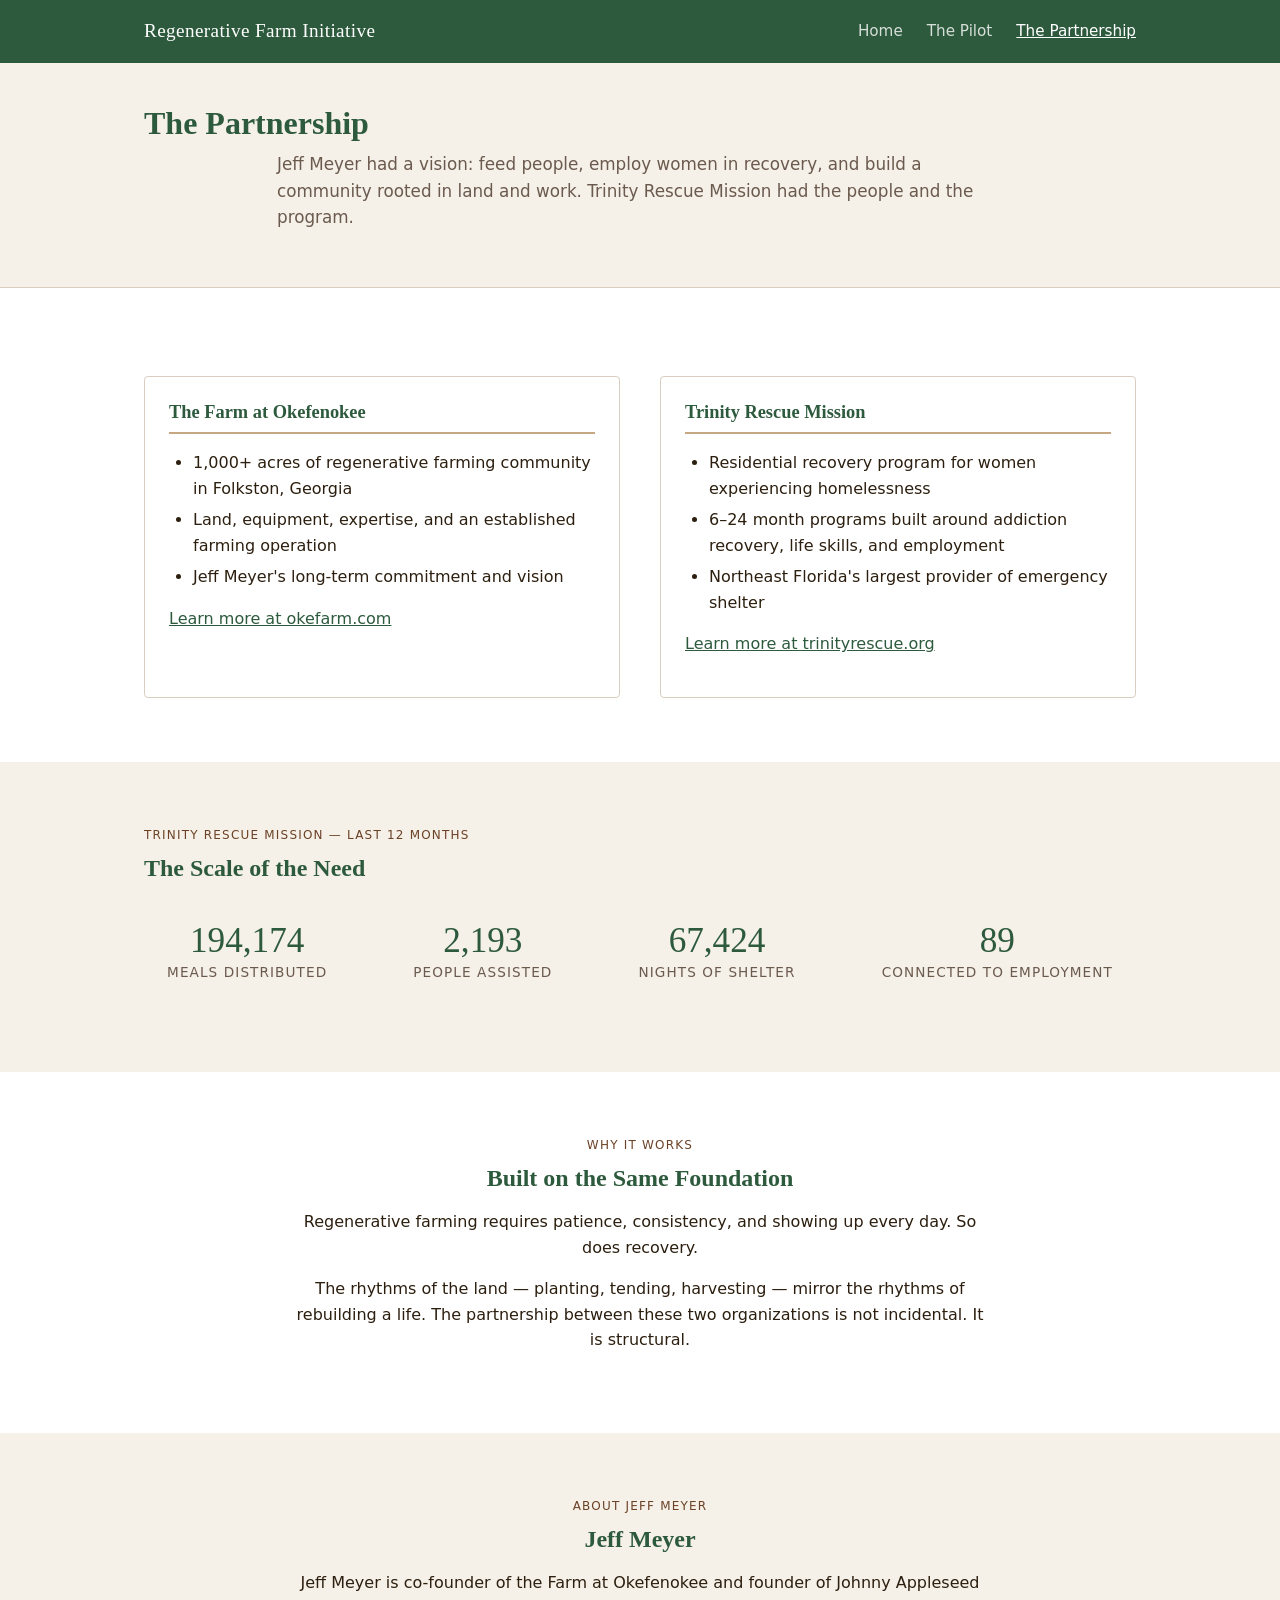
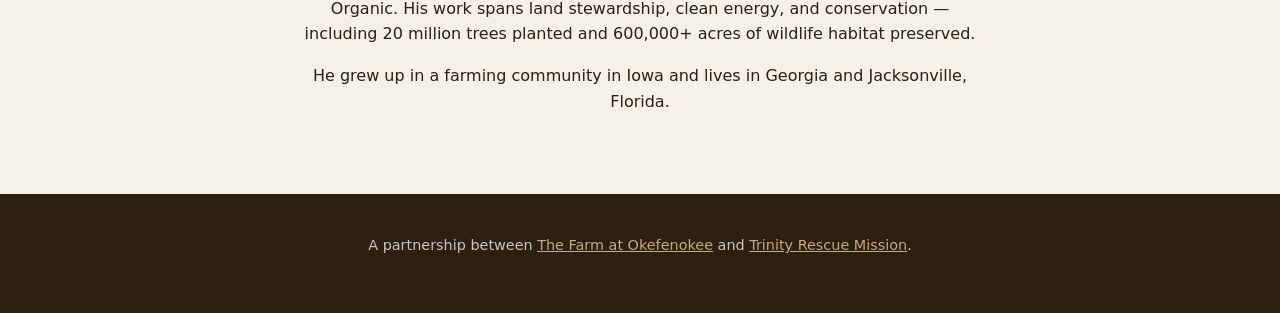
==== partnership.html @ 94199001 "Initial commit: Market Garden regenerative farm website Co-Authored-By: Claude Sonnet 4.6 <noreply@a" ====
<!DOCTYPE html>
<html lang="en">
<head>
  <meta charset="UTF-8">
  <meta name="viewport" content="width=device-width, initial-scale=1.0">
  <title>The Partnership — Regenerative Farm Initiative</title>
  <link rel="stylesheet" href="css/style.css">
</head>
<body>

  <header class="site-header">
    <div class="container">
      <a class="site-title" href="index.html">Regenerative Farm Initiative</a>
      <nav class="site-nav">
        <a href="index.html">Home</a>
        <a href="pilot.html">The Pilot</a>
        <a href="partnership.html" class="active">The Partnership</a>
      </nav>
    </div>
  </header>

  <div class="page-header">
    <div class="container">
      <h1>The Partnership</h1>
      <p>Jeff Meyer had a vision: feed people, employ women in recovery, and build a community rooted in land and work. Trinity Rescue Mission had the people and the program.</p>
    </div>
  </div>

  <section class="section">
    <div class="container">
      <div class="two-col">
        <div class="card">
          <h3>The Farm at Okefenokee</h3>
          <ul>
            <li>1,000+ acres of regenerative farming community in Folkston, Georgia</li>
            <li>Land, equipment, expertise, and an established farming operation</li>
            <li>Jeff Meyer's long-term commitment and vision</li>
          </ul>
          <p style="margin-top: var(--space-sm);"><a href="https://www.okefarm.com" target="_blank" rel="noopener">Learn more at okefarm.com</a></p>
        </div>
        <div class="card">
          <h3>Trinity Rescue Mission</h3>
          <ul>
            <li>Residential recovery program for women experiencing homelessness</li>
            <li>6–24 month programs built around addiction recovery, life skills, and employment</li>
            <li>Northeast Florida's largest provider of emergency shelter</li>
          </ul>
          <p style="margin-top: var(--space-sm);"><a href="https://www.trinityrescue.org" target="_blank" rel="noopener">Learn more at trinityrescue.org</a></p>
        </div>
      </div>
    </div>
  </section>

  <section class="section section-alt">
    <div class="container">
      <span class="section-label">Trinity Rescue Mission — Last 12 Months</span>
      <h2>The Scale of the Need</h2>

      <div class="stat-bar" style="background: transparent; border: none; padding: var(--space-md) 0;">
        <div class="container" style="padding: 0;">
          <div class="stat">
            <span class="stat-number">194,174</span>
            <span class="stat-label">Meals Distributed</span>
          </div>
          <div class="stat">
            <span class="stat-number">2,193</span>
            <span class="stat-label">People Assisted</span>
          </div>
          <div class="stat">
            <span class="stat-number">67,424</span>
            <span class="stat-label">Nights of Shelter</span>
          </div>
          <div class="stat">
            <span class="stat-number">89</span>
            <span class="stat-label">Connected to Employment</span>
          </div>
        </div>
      </div>
    </div>
  </section>

  <section class="section" style="text-align: center;">
    <div class="container">
      <span class="section-label">Why It Works</span>
      <h2>Built on the Same Foundation</h2>
      <p>Regenerative farming requires patience, consistency, and showing up every day. So does recovery.</p>
      <p>The rhythms of the land — planting, tending, harvesting — mirror the rhythms of rebuilding a life. The partnership between these two organizations is not incidental. It is structural.</p>
    </div>
  </section>

  <section class="section section-alt" style="text-align: center;">
    <div class="container">
      <span class="section-label">About Jeff Meyer</span>
      <h2>Jeff Meyer</h2>
      <p>Jeff Meyer is co-founder of the Farm at Okefenokee and founder of Johnny Appleseed Organic. His work spans land stewardship, clean energy, and conservation — including 20 million trees planted and 600,000+ acres of wildlife habitat preserved.</p>
      <p>He grew up in a farming community in Iowa and lives in Georgia and Jacksonville, Florida.</p>
    </div>
  </section>

  <footer class="site-footer">
    <div class="container">
      <p>A partnership between <a href="https://www.okefarm.com" target="_blank" rel="noopener">The Farm at Okefenokee</a> and <a href="https://www.trinityrescue.org" target="_blank" rel="noopener">Trinity Rescue Mission</a>.</p>
    </div>
  </footer>

</body>
</html>
---- css/style.css ----
/* =============================================
   Market Garden Project — style.css
   Mobile-first, single breakpoint at 768px
   ============================================= */

/* --- Custom Properties --- */
:root {
  --green:        #4a7c59;
  --green-dark:   #2d5a3d;
  --green-light:  #e8f0eb;
  --brown:        #6b4226;
  --brown-light:  #c8a882;
  --cream:        #f5f0e8;
  --cream-dark:   #ede6d8;
  --text:         #2c1f0f;
  --text-light:   #6b5a4e;
  --border:       #d9cebf;
  --white:        #ffffff;

  --font-serif:   Georgia, 'Times New Roman', serif;
  --font-sans:    system-ui, -apple-system, sans-serif;

  --space-xs:     0.5rem;
  --space-sm:     1rem;
  --space-md:     1.5rem;
  --space-lg:     2.5rem;
  --space-xl:     4rem;

  --max-width:    1040px;
  --radius:       4px;
}

/* --- Reset & Base --- */
*, *::before, *::after {
  box-sizing: border-box;
  margin: 0;
  padding: 0;
}

html {
  font-size: 16px;
  scroll-behavior: smooth;
}

body {
  font-family: var(--font-sans);
  color: var(--text);
  background: var(--white);
  line-height: 1.6;
}

img {
  max-width: 100%;
  display: block;
}

a {
  color: var(--green-dark);
  text-decoration: underline;
}

a:hover {
  color: var(--brown);
}

/* --- Container --- */
.container {
  width: 100%;
  max-width: var(--max-width);
  margin: 0 auto;
  padding: 0 var(--space-md);
}

/* --- Typography --- */
h1, h2, h3, h4 {
  font-family: var(--font-serif);
  line-height: 1.25;
  color: var(--green-dark);
}

h1 { font-size: 2rem; }
h2 { font-size: 1.5rem; margin-bottom: var(--space-sm); }
h3 { font-size: 1.15rem; margin-bottom: var(--space-xs); }

p {
  margin-bottom: var(--space-sm);
  max-width: 68ch;
  margin-left: auto;
  margin-right: auto;
}

ul, ol {
  margin-bottom: var(--space-sm);
  padding-left: 1.5rem;
}

li {
  margin-bottom: 0.35rem;
}

/* --- Header & Nav --- */
.site-header {
  background: var(--green-dark);
  padding: var(--space-sm) 0;
  position: sticky;
  top: 0;
  z-index: 100;
}

.site-header .container {
  display: flex;
  flex-direction: column;
  gap: var(--space-xs);
}

.site-title {
  font-family: var(--font-serif);
  font-size: 1.1rem;
  color: var(--white);
  text-decoration: none;
  font-weight: normal;
  letter-spacing: 0.02em;
}

.site-title:hover {
  color: var(--brown-light);
}

.site-nav {
  display: flex;
  flex-wrap: wrap;
  gap: var(--space-xs) var(--space-md);
}

.site-nav a {
  color: rgba(255, 255, 255, 0.8);
  text-decoration: none;
  font-size: 0.9rem;
  transition: color 0.15s;
}

.site-nav a:hover,
.site-nav a.active {
  color: var(--white);
  text-decoration: underline;
}

@media (min-width: 768px) {
  .site-header .container {
    flex-direction: row;
    align-items: center;
    justify-content: space-between;
  }

  .site-title {
    font-size: 1.2rem;
  }

  .site-nav a {
    font-size: 0.95rem;
  }
}

/* --- Hero --- */
.hero {
  background: var(--green-dark);
  color: var(--white);
  padding: var(--space-xl) 0;
  text-align: center;
}

.hero h1 {
  color: var(--white);
  font-size: 2.2rem;
  margin-bottom: var(--space-sm);
}

.hero p {
  font-size: 1.1rem;
  color: rgba(255, 255, 255, 0.88);
  margin: 0 auto var(--space-md);
  max-width: 52ch;
}

.hero-actions {
  display: flex;
  flex-wrap: wrap;
  gap: var(--space-sm);
  justify-content: center;
  margin-top: var(--space-md);
}

@media (min-width: 768px) {
  .hero h1 {
    font-size: 2.8rem;
  }
}

/* --- Buttons --- */
.btn {
  display: inline-block;
  padding: 0.6rem 1.4rem;
  border-radius: var(--radius);
  text-decoration: none;
  font-size: 0.95rem;
  font-weight: 600;
  transition: background 0.15s, color 0.15s;
  cursor: pointer;
}

.btn-primary {
  background: var(--brown-light);
  color: var(--text);
}

.btn-primary:hover {
  background: var(--brown);
  color: var(--white);
}

.btn-outline {
  background: transparent;
  color: var(--white);
  border: 1.5px solid rgba(255, 255, 255, 0.6);
}

.btn-outline:hover {
  background: rgba(255, 255, 255, 0.1);
  color: var(--white);
  border-color: var(--white);
}

/* --- Stat Bar --- */
.stat-bar {
  background: var(--cream);
  border-top: 3px solid var(--brown-light);
  border-bottom: 1px solid var(--border);
  padding: var(--space-lg) 0;
}

.stat-bar .container {
  display: flex;
  flex-direction: column;
  gap: var(--space-lg);
  align-items: center;
  text-align: center;
}

.stat {
  display: flex;
  flex-direction: column;
  gap: 0.25rem;
}

.stat-number {
  font-family: var(--font-serif);
  font-size: 2.2rem;
  color: var(--green-dark);
  line-height: 1;
}

.stat-label {
  font-size: 0.85rem;
  color: var(--text-light);
  text-transform: uppercase;
  letter-spacing: 0.08em;
}

@media (min-width: 768px) {
  .stat-bar .container {
    flex-direction: row;
    justify-content: space-around;
  }
}

/* --- Section Layouts --- */
.section {
  padding: var(--space-xl) 0;
}

.section-alt {
  background: var(--cream);
}

.section-dark {
  background: var(--green-dark);
  color: var(--white);
}

.section-dark h2,
.section-dark h3 {
  color: var(--white);
}

.section-dark p,
.section-dark li {
  color: rgba(255, 255, 255, 0.88);
}

.section-label {
  font-size: 0.75rem;
  text-transform: uppercase;
  letter-spacing: 0.1em;
  color: var(--brown);
  margin-bottom: var(--space-xs);
  display: block;
}

.section-intro {
  font-size: 1.05rem;
  color: var(--text-light);
  margin-bottom: var(--space-lg);
}

/* --- Two-Column Grid --- */
.two-col {
  display: grid;
  grid-template-columns: 1fr;
  gap: var(--space-lg);
  margin-top: var(--space-md);
}

@media (min-width: 768px) {
  .two-col {
    grid-template-columns: 1fr 1fr;
  }
}

/* --- Card --- */
.card {
  background: var(--white);
  border: 1px solid var(--border);
  border-radius: var(--radius);
  padding: var(--space-md);
}

.card h3 {
  color: var(--green-dark);
  margin-bottom: var(--space-sm);
  padding-bottom: var(--space-xs);
  border-bottom: 2px solid var(--brown-light);
}

/* --- Table --- */
table {
  width: 100%;
  border-collapse: collapse;
  margin-bottom: var(--space-md);
  font-size: 0.95rem;
}

th {
  text-align: left;
  padding: 0.5rem var(--space-sm);
  background: var(--green-dark);
  color: var(--white);
  font-weight: 600;
}

td {
  padding: 0.5rem var(--space-sm);
  border-bottom: 1px solid var(--border);
}

tr:last-child td {
  font-weight: 600;
  background: var(--cream);
}

/* --- Page Header (interior pages) --- */
.page-header {
  background: var(--cream);
  border-bottom: 1px solid var(--border);
  padding: var(--space-lg) 0;
}

.page-header h1 {
  font-size: 2rem;
  margin-bottom: 0.5rem;
}

.page-header p {
  color: var(--text-light);
  font-size: 1.05rem;
}

/* --- Divider --- */
.divider {
  border: none;
  border-top: 1px solid var(--border);
  margin: var(--space-lg) 0;
}

/* --- Footer --- */
.site-footer {
  background: var(--text);
  color: rgba(255, 255, 255, 0.75);
  padding: var(--space-lg) 0;
  text-align: center;
  font-size: 0.9rem;
}

.site-footer a {
  color: var(--brown-light);
}

.site-footer a:hover {
  color: var(--white);
}
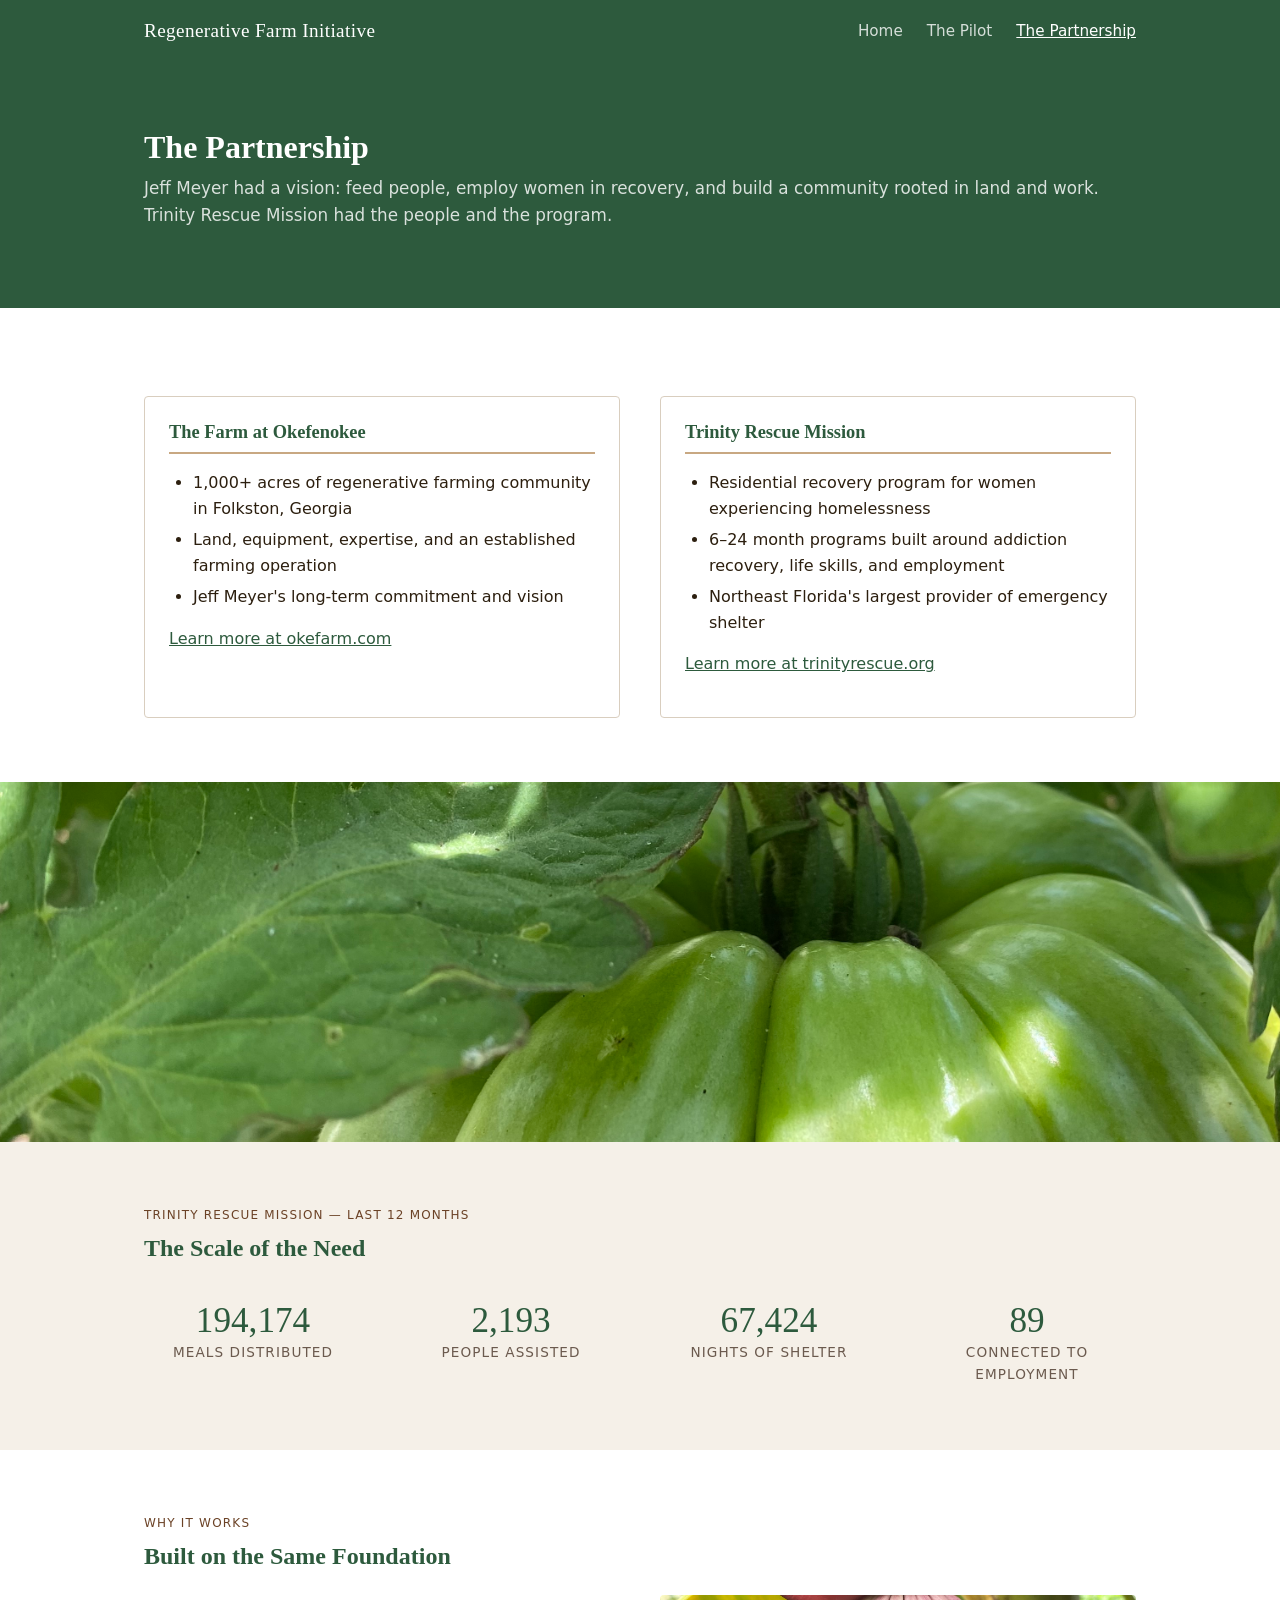
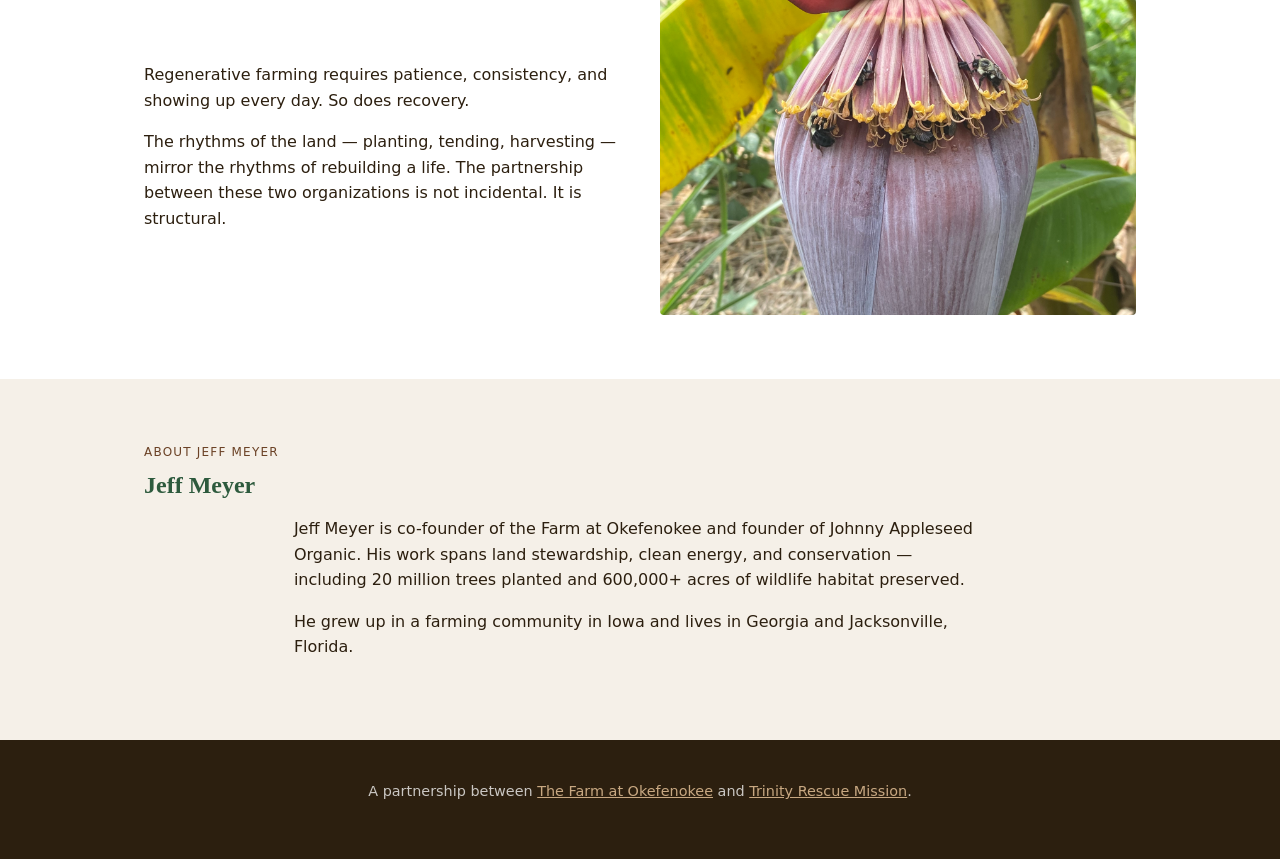
==== commit d8eef6d1: "Add photos and fix visual layout across all three pages - Add 14 farm photos to img/ folder - Hero g" ====
--- a/partnership.html
+++ b/partnership.html
@@ -51,44 +51,48 @@
     </div>
   </section>
 
+  <img src="img/cattle-field.jpg" alt="Cattle grazing on the Farm at Okefenokee" class="photo-banner">
+
   <section class="section section-alt">
     <div class="container">
       <span class="section-label">Trinity Rescue Mission — Last 12 Months</span>
       <h2>The Scale of the Need</h2>
-
-      <div class="stat-bar" style="background: transparent; border: none; padding: var(--space-md) 0;">
-        <div class="container" style="padding: 0;">
-          <div class="stat">
-            <span class="stat-number">194,174</span>
-            <span class="stat-label">Meals Distributed</span>
-          </div>
-          <div class="stat">
-            <span class="stat-number">2,193</span>
-            <span class="stat-label">People Assisted</span>
-          </div>
-          <div class="stat">
-            <span class="stat-number">67,424</span>
-            <span class="stat-label">Nights of Shelter</span>
-          </div>
-          <div class="stat">
-            <span class="stat-number">89</span>
-            <span class="stat-label">Connected to Employment</span>
-          </div>
+      <div class="stats-row">
+        <div class="stat">
+          <span class="stat-number">194,174</span>
+          <span class="stat-label">Meals Distributed</span>
+        </div>
+        <div class="stat">
+          <span class="stat-number">2,193</span>
+          <span class="stat-label">People Assisted</span>
+        </div>
+        <div class="stat">
+          <span class="stat-number">67,424</span>
+          <span class="stat-label">Nights of Shelter</span>
+        </div>
+        <div class="stat">
+          <span class="stat-number">89</span>
+          <span class="stat-label">Connected to Employment</span>
         </div>
       </div>
     </div>
   </section>
 
-  <section class="section" style="text-align: center;">
+  <section class="section">
     <div class="container">
       <span class="section-label">Why It Works</span>
       <h2>Built on the Same Foundation</h2>
-      <p>Regenerative farming requires patience, consistency, and showing up every day. So does recovery.</p>
-      <p>The rhythms of the land — planting, tending, harvesting — mirror the rhythms of rebuilding a life. The partnership between these two organizations is not incidental. It is structural.</p>
+      <div class="media">
+        <div>
+          <p>Regenerative farming requires patience, consistency, and showing up every day. So does recovery.</p>
+          <p>The rhythms of the land — planting, tending, harvesting — mirror the rhythms of rebuilding a life. The partnership between these two organizations is not incidental. It is structural.</p>
+        </div>
+        <img src="img/harvest-table.jpg" alt="A full harvest spread from the farm" class="media-img">
+      </div>
     </div>
   </section>
 
-  <section class="section section-alt" style="text-align: center;">
+  <section class="section section-alt">
     <div class="container">
       <span class="section-label">About Jeff Meyer</span>
       <h2>Jeff Meyer</h2>
--- a/css/style.css
+++ b/css/style.css
@@ -164,9 +164,25 @@
 /* --- Hero --- */
 .hero {
   background: var(--green-dark);
+  background-size: cover;
+  background-position: center;
+  position: relative;
   color: var(--white);
   padding: var(--space-xl) 0;
   text-align: center;
+}
+
+.hero::before {
+  content: '';
+  position: absolute;
+  inset: 0;
+  background: rgba(12, 32, 16, 0.68);
+  z-index: 0;
+}
+
+.hero .container {
+  position: relative;
+  z-index: 1;
 }
 
 .hero h1 {
@@ -369,19 +385,23 @@
 
 /* --- Page Header (interior pages) --- */
 .page-header {
-  background: var(--cream);
-  border-bottom: 1px solid var(--border);
-  padding: var(--space-lg) 0;
+  background: var(--green-dark);
+  border-bottom: none;
+  padding: var(--space-xl) 0;
 }
 
 .page-header h1 {
   font-size: 2rem;
   margin-bottom: 0.5rem;
+  color: var(--white);
 }
 
 .page-header p {
-  color: var(--text-light);
+  color: rgba(255, 255, 255, 0.82);
   font-size: 1.05rem;
+  margin-left: 0;
+  margin-right: 0;
+  max-width: none;
 }
 
 /* --- Divider --- */
@@ -407,3 +427,84 @@
 .site-footer a:hover {
   color: var(--white);
 }
+
+/* --- Card paragraph fix --- */
+.card p,
+.card li {
+  margin-left: 0;
+  margin-right: 0;
+  max-width: none;
+}
+
+/* --- Three-Column Grid --- */
+.three-col {
+  display: grid;
+  grid-template-columns: 1fr;
+  gap: var(--space-lg);
+  margin-top: var(--space-md);
+}
+
+@media (min-width: 768px) {
+  .three-col {
+    grid-template-columns: repeat(3, 1fr);
+  }
+}
+
+/* --- Media (image + text side by side) --- */
+.media {
+  display: grid;
+  grid-template-columns: 1fr;
+  gap: var(--space-lg);
+  align-items: center;
+  margin-top: var(--space-md);
+}
+
+@media (min-width: 768px) {
+  .media {
+    grid-template-columns: 1fr 1fr;
+  }
+}
+
+.media p,
+.media li {
+  margin-left: 0;
+  margin-right: 0;
+  max-width: none;
+}
+
+.media-img {
+  width: 100%;
+  height: 320px;
+  object-fit: cover;
+  border-radius: var(--radius);
+  display: block;
+}
+
+/* --- Photo Banner --- */
+.photo-banner {
+  width: 100%;
+  height: 240px;
+  object-fit: cover;
+  display: block;
+}
+
+@media (min-width: 768px) {
+  .photo-banner {
+    height: 360px;
+  }
+}
+
+/* --- Stats Row --- */
+.stats-row {
+  display: grid;
+  grid-template-columns: 1fr 1fr;
+  gap: var(--space-lg);
+  text-align: center;
+  margin-top: var(--space-lg);
+}
+
+@media (min-width: 768px) {
+  .stats-row {
+    grid-template-columns: repeat(4, 1fr);
+  }
+}
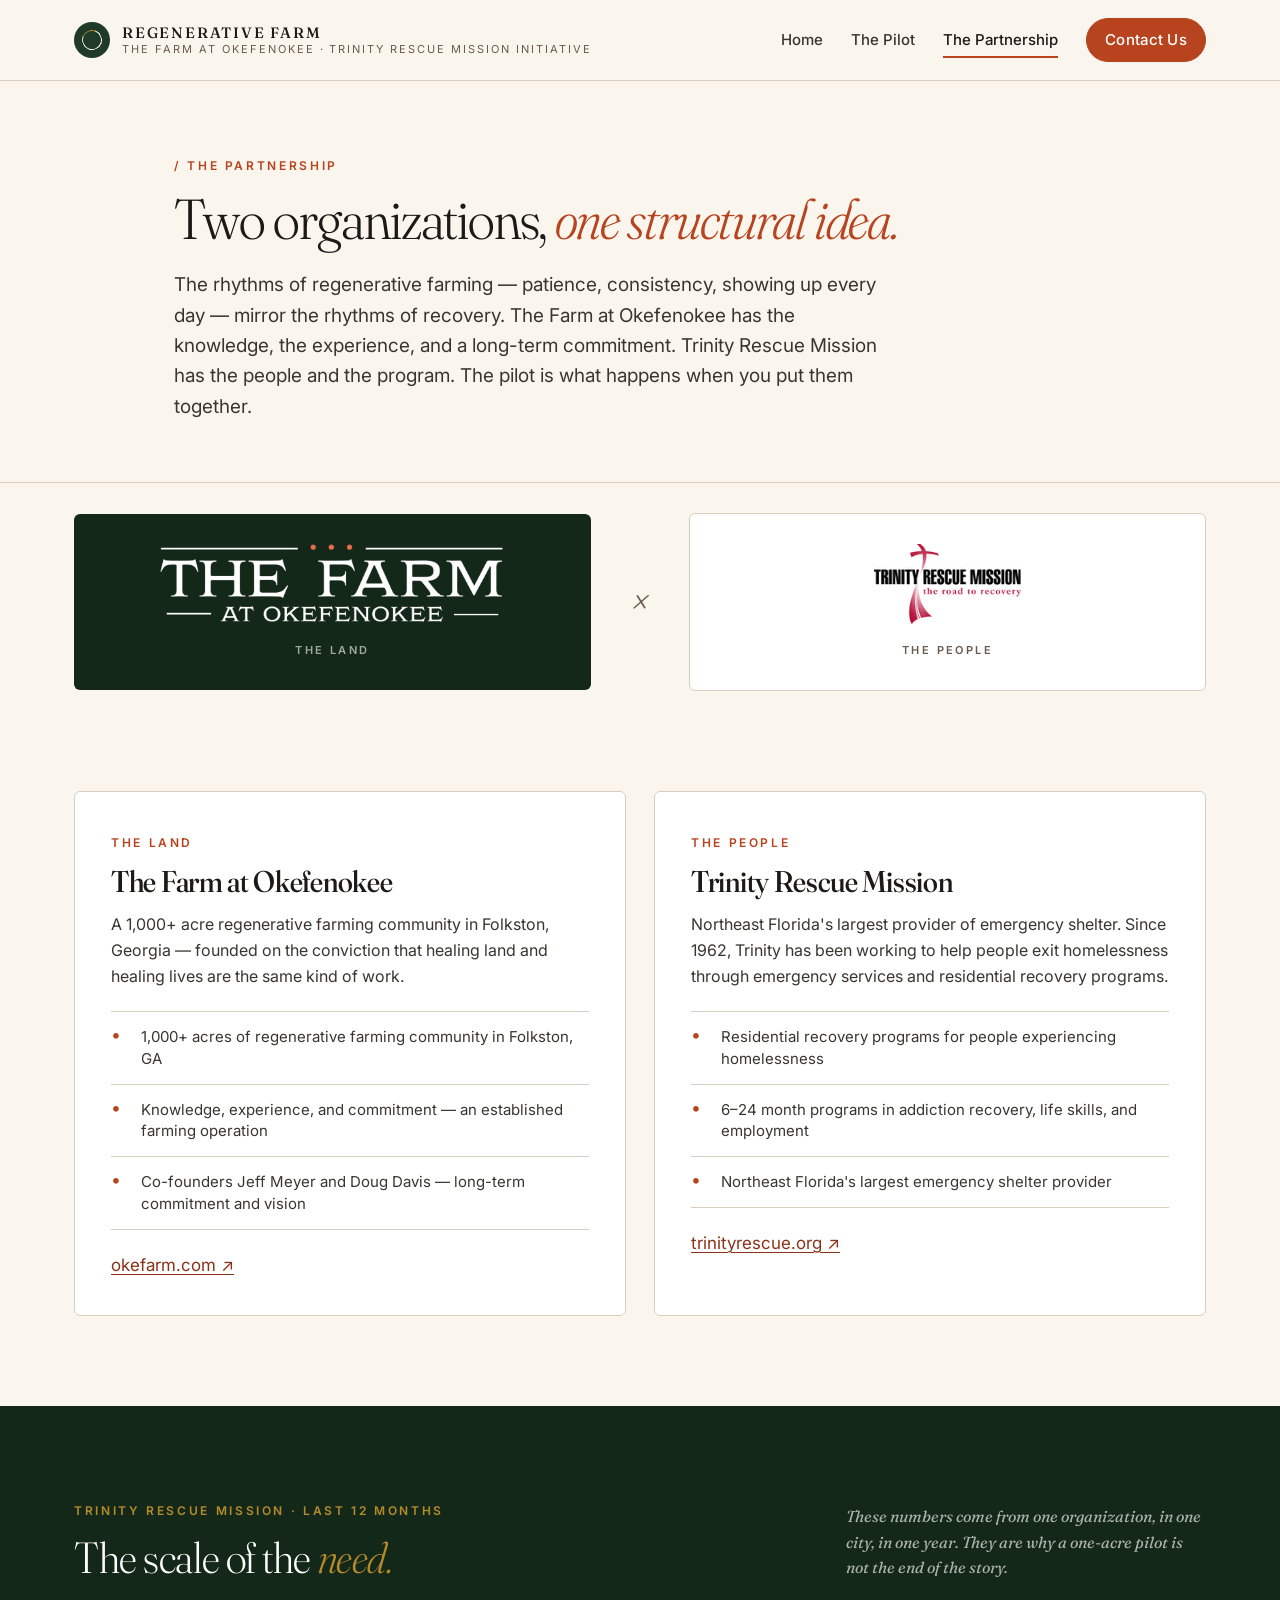
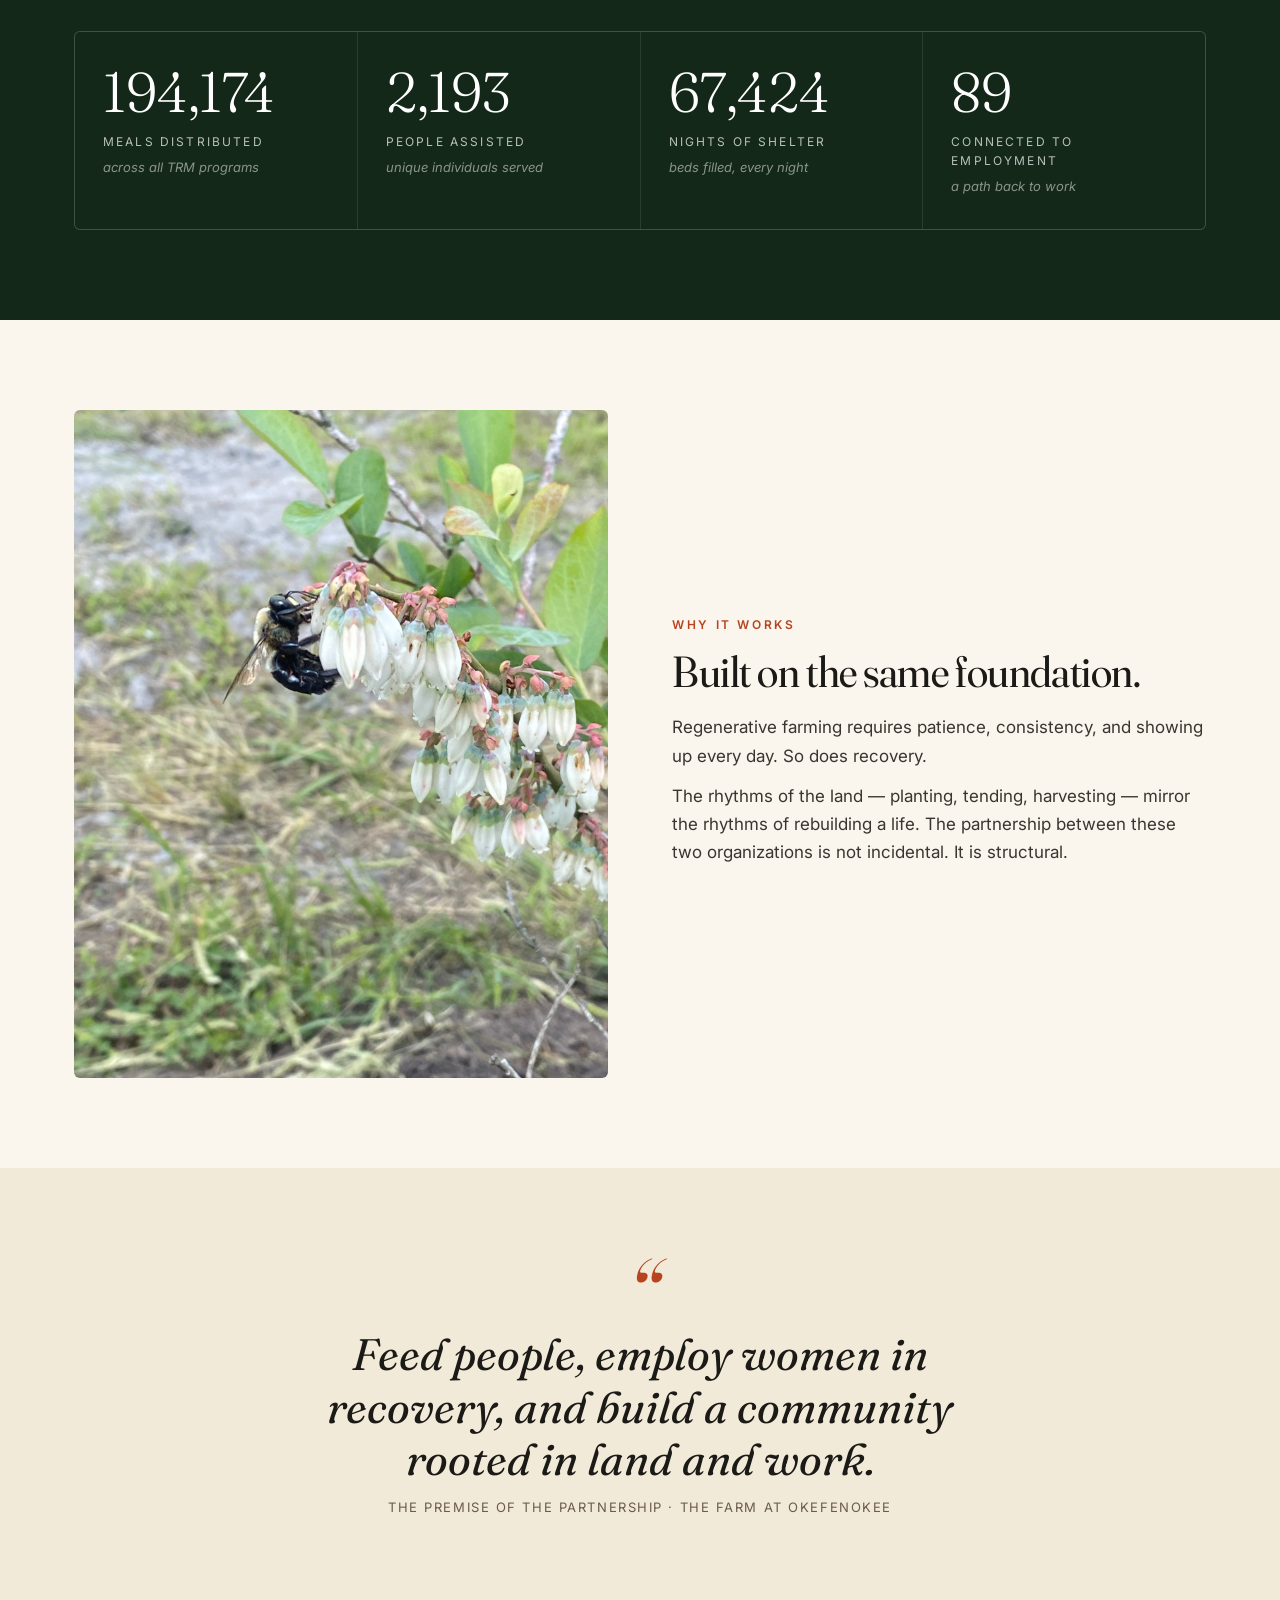
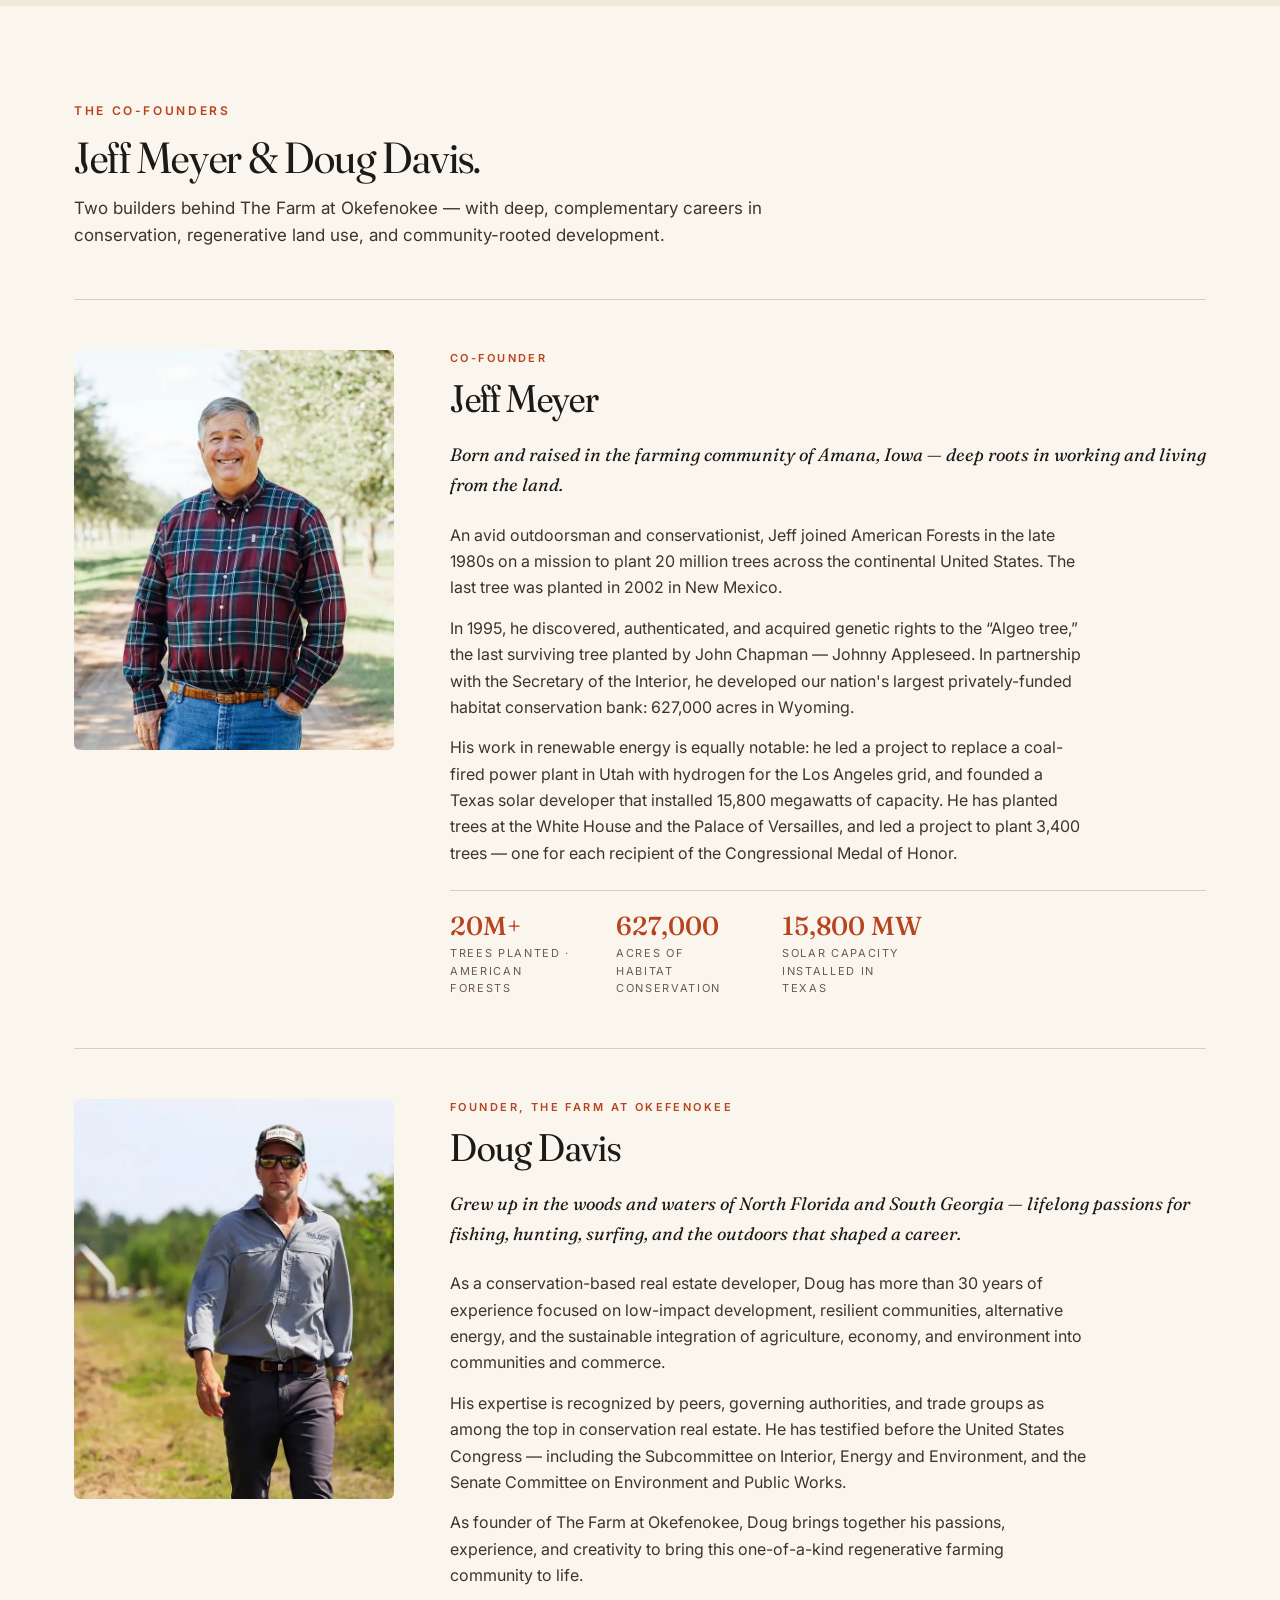
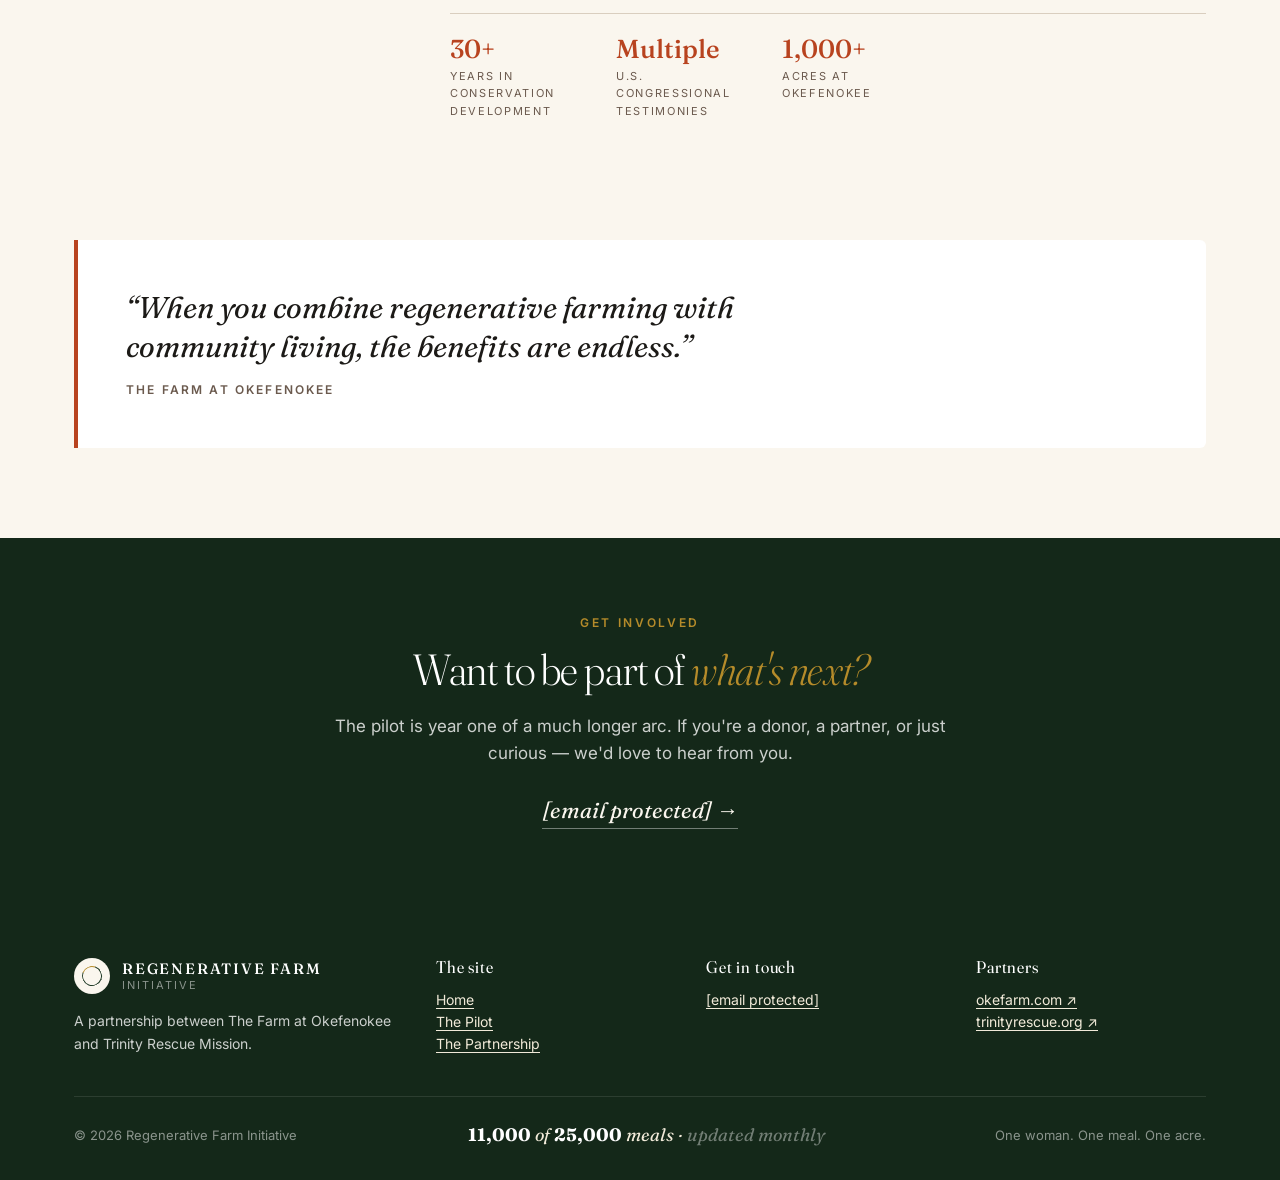
==== commit 7871deec: "update marketgarden" ====
--- a/partnership.html
+++ b/partnership.html
@@ -1,111 +1,449 @@
 <!DOCTYPE html>
 <html lang="en">
 <head>
-  <meta charset="UTF-8">
-  <meta name="viewport" content="width=device-width, initial-scale=1.0">
-  <title>The Partnership — Regenerative Farm Initiative</title>
-  <link rel="stylesheet" href="css/style.css">
+<meta charset="UTF-8">
+<meta name="viewport" content="width=device-width,initial-scale=1.0">
+<title>The Partnership — Regenerative Farm Initiative</title>
+<link rel="preconnect" href="https://fonts.googleapis.com">
+<link rel="preconnect" href="https://fonts.gstatic.com" crossorigin>
+<link href="https://fonts.googleapis.com/css2?family=Fraunces:ital,opsz,wght,SOFT@0,9..144,300..600,30;0,9..144,300..600,100;1,9..144,300..600,30&family=Inter:wght@400;500;600;700&display=swap" rel="stylesheet">
+<link rel="stylesheet" href="css/site.css">
+<style>
+.page-hero{
+  background: var(--cream);
+  padding: 70px 0 60px;
+  border-bottom: 1px solid var(--rule);
+}
+.page-hero .container{ max-width: 980px; }
+.page-hero h1{
+  font-weight: 300;
+  font-variation-settings: 'SOFT' 50, 'opsz' 144;
+  font-size: clamp(36px, 4.4vw, 58px);
+  line-height: 1.05; letter-spacing: -0.02em;
+  margin-bottom: 22px;
+}
+.page-hero h1 em{ color: var(--terracotta); font-style: italic; }
+.page-hero p{ font-size: 19px; color: var(--ink-2); max-width: 60ch; }
+
+/* Partner logos lockup */
+.partners-row{
+  background: var(--cream);
+  padding: 30px 0 60px;
+}
+.partners-row .container{
+  display: grid; grid-template-columns: 1fr auto 1fr; gap: 40px; align-items: center;
+}
+.partner-mark{
+  display:flex; flex-direction: column; align-items: center; gap: 18px;
+  padding: 30px;
+}
+.partner-mark.dark{ background: var(--green-darker); border-radius: 6px; }
+.partner-mark.light{ background: var(--white); border: 1px solid var(--rule); border-radius: 6px; }
+.partner-mark img{ height: 80px; width: auto; max-width: 100%; }
+.partner-mark.dark img{ filter: none; }
+.partner-mark .role{
+  font-family: var(--sans); font-size: 11px; letter-spacing: .22em; text-transform: uppercase;
+  color: var(--muted); font-weight: 600;
+}
+.partner-mark.dark .role{ color: rgba(255,255,255,0.6); }
+.partner-cross{
+  font-family: var(--serif); font-size: 36px; font-style: italic; color: var(--muted);
+}
+@media (max-width: 760px){
+  .partners-row .container{ grid-template-columns: 1fr; }
+  .partner-cross{ text-align: center; }
+}
+
+/* Two-up cards */
+.two-up{ background: var(--cream); padding: 40px 0 90px; }
+.two-up .container{ display: grid; grid-template-columns: 1fr 1fr; gap: 28px; }
+.org-card{
+  background: var(--white); border: 1px solid var(--rule); border-radius: 6px;
+  padding: 36px;
+}
+.org-card h3{ margin-bottom: 14px; font-weight: 500; }
+.org-card .lede-sm{ color: var(--ink-2); font-size: 16px; margin-bottom: 22px; }
+.org-card ul{ list-style: none; padding: 0; border-top: 1px solid var(--rule); }
+.org-card li{
+  padding: 14px 0; border-bottom: 1px solid var(--rule);
+  display: grid; grid-template-columns: 18px 1fr; gap: 12px; align-items: flex-start;
+  font-size: 15px; color: var(--ink-2); line-height: 1.45;
+}
+.org-card li::before{
+  content:'•'; color: var(--terracotta); font-size: 18px; line-height: 1;
+}
+.org-card .link{ margin-top: 22px; display: inline-block; }
+@media (max-width: 760px){ .two-up .container{ grid-template-columns: 1fr; } }
+
+/* Scale of need */
+.scale{
+  background: var(--green-darker); color: var(--cream);
+  padding: 90px 0;
+}
+.scale .head{ display:flex; align-items: flex-end; justify-content: space-between; gap: 24px; flex-wrap: wrap; margin-bottom: 50px; }
+.scale .head h2{ color: var(--white); font-weight: 300; max-width: 18ch; }
+.scale .head h2 em{ color: var(--mustard); font-style: italic; }
+.scale .head .meta{
+  font-family: var(--serif); font-style: italic; color: rgba(255,255,255,0.65);
+  font-size: 16px; max-width: 36ch;
+}
+.scale-grid{ display: grid; grid-template-columns: repeat(4, 1fr); gap: 1px; background: rgba(255,255,255,0.1); border: 1px solid rgba(255,255,255,0.1); border-radius: 6px; overflow: hidden; }
+.stat-cell{
+  background: var(--green-darker);
+  padding: 32px 28px;
+}
+.stat-cell .num{
+  font-family: var(--serif); font-weight: 300; color: var(--white);
+  font-size: 56px; line-height: 1;
+  font-variation-settings: 'SOFT' 30;
+}
+.stat-cell .label{
+  font-family: var(--sans); font-size: 12px; letter-spacing: .18em; text-transform: uppercase;
+  color: rgba(255,255,255,0.7); margin-top: 12px; display: block;
+}
+.stat-cell .note{ display: block; margin-top: 6px; font-size: 13px; color: rgba(255,255,255,0.5); font-style: italic; }
+@media (max-width: 880px){ .scale-grid{ grid-template-columns: 1fr 1fr; } }
+
+/* Why it works */
+.why{ padding: 90px 0; background: var(--cream); }
+.why .container{ display: grid; grid-template-columns: 1fr 1fr; gap: 64px; align-items: center; }
+.why h2{ font-weight: 400; margin-bottom: 18px; }
+.why p{ color: var(--ink-2); font-size: 17px; line-height: 1.65; margin-bottom: 12px; }
+.why .img-wrap{ aspect-ratio: 4/5; overflow: hidden; border-radius: 6px; }
+.why .img-wrap img{ width: 100%; height: 100%; object-fit: cover; }
+@media (max-width: 880px){ .why .container{ grid-template-columns: 1fr; } }
+
+/* Quote */
+.partnership-quote{
+  background: var(--cream-2);
+  padding: 90px 0;
+}
+.partnership-quote .container{ max-width: 880px; text-align: center; }
+.partnership-quote .pullquote{
+  border-left: none; padding-left: 0; max-width: 26ch; margin: 0 auto;
+  font-size: clamp(28px, 3.6vw, 44px);
+}
+.qmark{ font-family: var(--serif); font-style: italic; font-size: 100px; color: var(--terracotta); line-height: .8; display:block; margin-bottom: -10px; }
+
+/* Co-founders */
+.cofounders{ padding: 90px 0; background: var(--cream); }
+.cofounders .head{ max-width: 720px; margin-bottom: 50px; }
+.cofounders .head h2{ font-weight: 400; margin-bottom: 14px; }
+.cofounders .head p{ color: var(--ink-2); font-size: 17px; }
+
+.cf-profile{
+  display: grid; grid-template-columns: 320px 1fr; gap: 56px;
+  align-items: flex-start;
+  padding: 50px 0;
+  border-top: 1px solid var(--rule);
+}
+.cf-profile:first-of-type{ border-top: none; padding-top: 0; }
+.cf-portrait{
+  aspect-ratio: 4/5; background: var(--green-dark); border-radius: 6px;
+  overflow: hidden; position: sticky; top: 100px;
+}
+.cf-portrait img{
+  width: 100%; height: 100%; object-fit: cover; display: block;
+}
+.cf-bio .role{
+  font-family: var(--sans); font-size: 11px; letter-spacing: .22em;
+  text-transform: uppercase; color: var(--terracotta); font-weight: 600;
+  margin-bottom: 10px; display: block;
+}
+.cf-bio h3{
+  font-family: var(--serif); font-weight: 400; font-size: clamp(28px, 3vw, 40px);
+  margin-bottom: 22px; line-height: 1.05;
+  font-variation-settings: 'SOFT' 50, 'opsz' 144;
+}
+.cf-bio p{
+  color: var(--ink-2); font-size: 16px; line-height: 1.65;
+  margin-bottom: 14px; max-width: 64ch;
+}
+.cf-bio p.lede{
+  font-family: var(--serif); font-style: italic;
+  color: var(--ink); font-size: 18px;
+  margin-bottom: 22px;
+}
+
+/* Founder facts strip */
+.cf-facts{
+  display: flex; gap: 40px; flex-wrap: wrap;
+  margin-top: 24px; padding-top: 22px;
+  border-top: 1px solid var(--rule);
+}
+.cf-facts .f .num{
+  font-family: var(--serif); font-size: 26px; color: var(--terracotta); font-weight: 500; line-height: 1;
+}
+.cf-facts .f .lbl{
+  font-family: var(--sans); font-size: 11px; letter-spacing: .15em; text-transform: uppercase;
+  color: var(--muted); margin-top: 6px; display: block; max-width: 18ch;
+}
+
+/* Shared closing quote */
+.cf-closing-quote{
+  margin-top: 70px; padding: 48px;
+  background: var(--white); border-left: 4px solid var(--terracotta);
+  border-radius: 0 6px 6px 0;
+}
+.cf-closing-quote .q{
+  font-family: var(--serif); font-style: italic; font-weight: 400;
+  font-size: clamp(22px, 2.6vw, 30px); line-height: 1.3;
+  color: var(--ink); max-width: 32ch;
+}
+.cf-closing-quote cite{
+  display: block; margin-top: 14px;
+  font-family: var(--sans); font-style: normal;
+  font-size: 12px; letter-spacing: .18em; text-transform: uppercase;
+  color: var(--muted); font-weight: 600;
+}
+
+@media (max-width: 880px){
+  .cf-profile{ grid-template-columns: 1fr; gap: 28px; padding: 40px 0; }
+  .cf-portrait{ position: static; max-width: 280px; }
+}
+
+/* Ask */
+.partner-ask{ background: var(--green-darker); color: var(--cream); padding: 70px 0; text-align: center; }
+.partner-ask h2{ color: var(--white); font-weight: 300; max-width: 22ch; margin: 0 auto 20px; }
+.partner-ask h2 em{ color: var(--mustard); font-style: italic; }
+.partner-ask p{ color: rgba(255,255,255,0.78); max-width: 56ch; margin: 0 auto 26px; }
+.partner-ask a.email{
+  font-family: var(--serif); font-size: 22px; font-style: italic;
+  color: var(--cream); text-decoration: none;
+  border-bottom: 1px solid rgba(255,255,255,0.4); padding-bottom: 4px;
+}
+.partner-ask a.email:hover{ color: var(--white); border-color: var(--white); }
+</style>
 </head>
 <body>
 
-  <header class="site-header">
-    <div class="container">
-      <a class="site-title" href="index.html">Regenerative Farm Initiative</a>
-      <nav class="site-nav">
-        <a href="index.html">Home</a>
-        <a href="pilot.html">The Pilot</a>
-        <a href="partnership.html" class="active">The Partnership</a>
-      </nav>
-    </div>
-  </header>
-
-  <div class="page-header">
-    <div class="container">
-      <h1>The Partnership</h1>
-      <p>Jeff Meyer had a vision: feed people, employ women in recovery, and build a community rooted in land and work. Trinity Rescue Mission had the people and the program.</p>
-    </div>
-  </div>
-
-  <section class="section">
-    <div class="container">
-      <div class="two-col">
-        <div class="card">
-          <h3>The Farm at Okefenokee</h3>
-          <ul>
-            <li>1,000+ acres of regenerative farming community in Folkston, Georgia</li>
-            <li>Land, equipment, expertise, and an established farming operation</li>
-            <li>Jeff Meyer's long-term commitment and vision</li>
-          </ul>
-          <p style="margin-top: var(--space-sm);"><a href="https://www.okefarm.com" target="_blank" rel="noopener">Learn more at okefarm.com</a></p>
+<header class="site-header">
+  <div class="container">
+    <a class="brand" href="index.html">
+      <span class="brand-mark"></span>
+      <span class="brand-text">
+        <span class="top">Regenerative Farm</span>
+        <span class="bot">The Farm at Okefenokee &middot; Trinity Rescue Mission Initiative</span>
+      </span>
+    </a>
+    <nav class="site-nav">
+      <a href="index.html">Home</a>
+      <a href="pilot.html">The Pilot</a>
+      <a href="partnership.html" class="active">The Partnership</a>
+      <a class="cta-btn" href="/cdn-cgi/l/email-protection#[base64]">Contact Us</a>
+    </nav>
+  </div>
+</header>
+
+<!-- PAGE HERO -->
+<section class="page-hero">
+  <div class="container">
+    <span class="kicker">/ The Partnership</span>
+    <h1>Two organizations, <em>one structural idea.</em></h1>
+    <p>The rhythms of regenerative farming &mdash; patience, consistency, showing up every day &mdash; mirror the rhythms of recovery. The Farm at Okefenokee has the knowledge, the experience, and a long-term commitment. Trinity Rescue Mission has the people and the program. The pilot is what happens when you put them together.</p>
+  </div>
+</section>
+
+<!-- PARTNERS LOCKUP -->
+<div class="partners-row">
+  <div class="container">
+    <div class="partner-mark dark">
+      <img src="img/logo-okefenokee-white.png" alt="The Farm at Okefenokee">
+      <span class="role">The Land</span>
+    </div>
+    <span class="partner-cross">&times;</span>
+    <div class="partner-mark light">
+      <img src="img/logo-trm.png" alt="Trinity Rescue Mission">
+      <span class="role">The People</span>
+    </div>
+  </div>
+</div>
+
+<!-- TWO-UP -->
+<section class="two-up">
+  <div class="container">
+    <article class="org-card">
+      <span class="kicker">The Land</span>
+      <h3>The Farm at Okefenokee</h3>
+      <p class="lede-sm">A 1,000+ acre regenerative farming community in Folkston, Georgia &mdash; founded on the conviction that healing land and healing lives are the same kind of work.</p>
+      <ul>
+        <li>1,000+ acres of regenerative farming community in Folkston, GA</li>
+        <li>Knowledge, experience, and commitment &mdash; an established farming operation</li>
+        <li>Co-founders Jeff Meyer and Doug Davis &mdash; long-term commitment and vision</li>
+      </ul>
+      <a class="link" href="https://www.okefarm.com" target="_blank" rel="noopener">okefarm.com &nearr;</a>
+    </article>
+    <article class="org-card">
+      <span class="kicker">The People</span>
+      <h3>Trinity Rescue Mission</h3>
+      <p class="lede-sm">Northeast Florida's largest provider of emergency shelter. Since 1962, Trinity has been working to help people exit homelessness through emergency services and residential recovery programs.</p>
+      <ul>
+        <li>Residential recovery programs for people experiencing homelessness</li>
+        <li>6&ndash;24 month programs in addiction recovery, life skills, and employment</li>
+        <li>Northeast Florida's largest emergency shelter provider</li>
+      </ul>
+      <a class="link" href="https://www.trinityrescue.org" target="_blank" rel="noopener">trinityrescue.org &nearr;</a>
+    </article>
+  </div>
+</section>
+
+<!-- SCALE OF NEED -->
+<section class="scale">
+  <div class="container">
+    <div class="head">
+      <div>
+        <span class="kicker" style="color: var(--mustard);">Trinity Rescue Mission &middot; Last 12 Months</span>
+        <h2>The scale of the <em>need.</em></h2>
+      </div>
+      <p class="meta">These numbers come from one organization, in one city, in one year. They are why a one-acre pilot is not the end of the story.</p>
+    </div>
+    <div class="scale-grid">
+      <div class="stat-cell">
+        <div class="num">194,174</div>
+        <span class="label">Meals distributed</span>
+        <span class="note">across all TRM programs</span>
+      </div>
+      <div class="stat-cell">
+        <div class="num">2,193</div>
+        <span class="label">People assisted</span>
+        <span class="note">unique individuals served</span>
+      </div>
+      <div class="stat-cell">
+        <div class="num">67,424</div>
+        <span class="label">Nights of shelter</span>
+        <span class="note">beds filled, every night</span>
+      </div>
+      <div class="stat-cell">
+        <div class="num">89</div>
+        <span class="label">Connected to employment</span>
+        <span class="note">a path back to work</span>
+      </div>
+    </div>
+  </div>
+</section>
+
+<!-- WHY IT WORKS -->
+<section class="why">
+  <div class="container">
+    <div class="img-wrap">
+      <img src="img/harvest-cabbage.jpg" alt="Cabbage being harvested in the field">
+    </div>
+    <div>
+      <span class="kicker">Why it works</span>
+      <h2>Built on the same foundation.</h2>
+      <p>Regenerative farming requires patience, consistency, and showing up every day. So does recovery.</p>
+      <p>The rhythms of the land &mdash; planting, tending, harvesting &mdash; mirror the rhythms of rebuilding a life. The partnership between these two organizations is not incidental. It is structural.</p>
+    </div>
+  </div>
+</section>
+
+<!-- PULL QUOTE -->
+<section class="partnership-quote">
+  <div class="container">
+    <span class="qmark">&ldquo;</span>
+    <blockquote class="pullquote">
+      Feed people, employ women in recovery, and build a community rooted in land and work.
+      <cite>The premise of the partnership &middot; The Farm at Okefenokee</cite>
+    </blockquote>
+  </div>
+</section>
+
+<!-- CO-FOUNDERS -->
+<section class="cofounders">
+  <div class="container">
+    <div class="head">
+      <span class="kicker">The Co-founders</span>
+      <h2>Jeff Meyer &amp; Doug Davis.</h2>
+      <p>Two builders behind The Farm at Okefenokee &mdash; with deep, complementary careers in conservation, regenerative land use, and community-rooted development.</p>
+    </div>
+    <div class="cf-profile">
+      <div class="cf-portrait"><img src="img/jeff-meyer.webp" alt="Jeff Meyer"/></div>
+      <div class="cf-bio">
+        <span class="role">Co-founder</span>
+        <h3>Jeff Meyer</h3>
+        <p class="lede">Born and raised in the farming community of Amana, Iowa &mdash; deep roots in working and living from the land.</p>
+        <p>An avid outdoorsman and conservationist, Jeff joined American Forests in the late 1980s on a mission to plant 20 million trees across the continental United States. The last tree was planted in 2002 in New Mexico.</p>
+        <p>In 1995, he discovered, authenticated, and acquired genetic rights to the &ldquo;Algeo tree,&rdquo; the last surviving tree planted by John Chapman &mdash; Johnny Appleseed. In partnership with the Secretary of the Interior, he developed our nation's largest privately-funded habitat conservation bank: 627,000 acres in Wyoming.</p>
+        <p>His work in renewable energy is equally notable: he led a project to replace a coal-fired power plant in Utah with hydrogen for the Los Angeles grid, and founded a Texas solar developer that installed 15,800 megawatts of capacity. He has planted trees at the White House and the Palace of Versailles, and led a project to plant 3,400 trees &mdash; one for each recipient of the Congressional Medal of Honor.</p>
+        <div class="cf-facts">
+          <div class="f"><div class="num">20M+</div><span class="lbl">Trees planted &middot; American Forests</span></div>
+          <div class="f"><div class="num">627,000</div><span class="lbl">Acres of habitat conservation</span></div>
+          <div class="f"><div class="num">15,800 MW</div><span class="lbl">Solar capacity installed in Texas</span></div>
         </div>
-        <div class="card">
-          <h3>Trinity Rescue Mission</h3>
-          <ul>
-            <li>Residential recovery program for women experiencing homelessness</li>
-            <li>6–24 month programs built around addiction recovery, life skills, and employment</li>
-            <li>Northeast Florida's largest provider of emergency shelter</li>
-          </ul>
-          <p style="margin-top: var(--space-sm);"><a href="https://www.trinityrescue.org" target="_blank" rel="noopener">Learn more at trinityrescue.org</a></p>
+      </div>
+    </div>
+
+    <div class="cf-profile">
+      <div class="cf-portrait"><img src="img/doug-davis.webp" alt="Doug Davis"/></div>
+      <div class="cf-bio">
+        <span class="role">Founder, The Farm at Okefenokee</span>
+        <h3>Doug Davis</h3>
+        <p class="lede">Grew up in the woods and waters of North Florida and South Georgia &mdash; lifelong passions for fishing, hunting, surfing, and the outdoors that shaped a career.</p>
+        <p>As a conservation-based real estate developer, Doug has more than 30 years of experience focused on low-impact development, resilient communities, alternative energy, and the sustainable integration of agriculture, economy, and environment into communities and commerce.</p>
+        <p>His expertise is recognized by peers, governing authorities, and trade groups as among the top in conservation real estate. He has testified before the United States Congress &mdash; including the Subcommittee on Interior, Energy and Environment, and the Senate Committee on Environment and Public Works.</p>
+        <p>As founder of The Farm at Okefenokee, Doug brings together his passions, experience, and creativity to bring this one-of-a-kind regenerative farming community to life.</p>
+        <div class="cf-facts">
+          <div class="f"><div class="num">30+</div><span class="lbl">Years in conservation development</span></div>
+          <div class="f"><div class="num">Multiple</div><span class="lbl">U.S. Congressional testimonies</span></div>
+          <div class="f"><div class="num">1,000+</div><span class="lbl">Acres at Okefenokee</span></div>
         </div>
       </div>
     </div>
-  </section>
-
-  <img src="img/cattle-field.jpg" alt="Cattle grazing on the Farm at Okefenokee" class="photo-banner">
-
-  <section class="section section-alt">
-    <div class="container">
-      <span class="section-label">Trinity Rescue Mission — Last 12 Months</span>
-      <h2>The Scale of the Need</h2>
-      <div class="stats-row">
-        <div class="stat">
-          <span class="stat-number">194,174</span>
-          <span class="stat-label">Meals Distributed</span>
-        </div>
-        <div class="stat">
-          <span class="stat-number">2,193</span>
-          <span class="stat-label">People Assisted</span>
-        </div>
-        <div class="stat">
-          <span class="stat-number">67,424</span>
-          <span class="stat-label">Nights of Shelter</span>
-        </div>
-        <div class="stat">
-          <span class="stat-number">89</span>
-          <span class="stat-label">Connected to Employment</span>
-        </div>
-      </div>
-    </div>
-  </section>
-
-  <section class="section">
-    <div class="container">
-      <span class="section-label">Why It Works</span>
-      <h2>Built on the Same Foundation</h2>
-      <div class="media">
-        <div>
-          <p>Regenerative farming requires patience, consistency, and showing up every day. So does recovery.</p>
-          <p>The rhythms of the land — planting, tending, harvesting — mirror the rhythms of rebuilding a life. The partnership between these two organizations is not incidental. It is structural.</p>
-        </div>
-        <img src="img/harvest-table.jpg" alt="A full harvest spread from the farm" class="media-img">
-      </div>
-    </div>
-  </section>
-
-  <section class="section section-alt">
-    <div class="container">
-      <span class="section-label">About Jeff Meyer</span>
-      <h2>Jeff Meyer</h2>
-      <p>Jeff Meyer is co-founder of the Farm at Okefenokee and founder of Johnny Appleseed Organic. His work spans land stewardship, clean energy, and conservation — including 20 million trees planted and 600,000+ acres of wildlife habitat preserved.</p>
-      <p>He grew up in a farming community in Iowa and lives in Georgia and Jacksonville, Florida.</p>
-    </div>
-  </section>
-
-  <footer class="site-footer">
-    <div class="container">
-      <p>A partnership between <a href="https://www.okefarm.com" target="_blank" rel="noopener">The Farm at Okefenokee</a> and <a href="https://www.trinityrescue.org" target="_blank" rel="noopener">Trinity Rescue Mission</a>.</p>
-    </div>
-  </footer>
-
-</body>
+
+    <div class="cf-closing-quote">
+      <p class="q">&ldquo;When you combine regenerative farming with community living, the benefits are endless.&rdquo;</p>
+      <cite>The Farm at Okefenokee</cite>
+    </div>
+  </div>
+</section>
+
+<!-- ASK -->
+<section class="partner-ask">
+  <div class="container">
+    <span class="kicker" style="color: var(--mustard);">Get involved</span>
+    <h2>Want to be part of <em>what's next?</em></h2>
+    <p>The pilot is year one of a much longer arc. If you're a donor, a partner, or just curious &mdash; we'd love to hear from you.</p>
+    <a class="email" href="/cdn-cgi/l/email-protection#a7cec9c1c8e7d3d5cec9ced3ded5c2d4c4d2c289c8d5c098d4d2c5cdc2c4d39af3cfc2829597f7c6d5d3c9c2d5d4cfced782959782e295829f97829e93829597cec9d3c2d5c2d4d3c2c3829597cec9829597cfc2cbd7cec9c0"><span class="__cf_email__" data-cfemail="c8a1a6aea788bcbaa1a6a1bcb1baadbbabbdade6a7baaf">[email&#160;protected]</span> &rarr;</a>
+  </div>
+</section>
+
+<!-- FOOTER -->
+<footer class="site-footer">
+  <div class="container">
+    <div class="footer-grid">
+      <div>
+        <a class="brand" href="index.html" style="color: var(--white);">
+          <span class="brand-mark"></span>
+          <span class="brand-text">
+            <span class="top">Regenerative Farm</span>
+            <span class="bot">Initiative</span>
+          </span>
+        </a>
+        <p style="margin-top: 16px; max-width: 36ch;">A partnership between The Farm at Okefenokee and Trinity Rescue Mission.</p>
+      </div>
+      <div>
+        <h4>The site</h4>
+        <p><a href="index.html">Home</a></p>
+        <p><a href="pilot.html">The Pilot</a></p>
+        <p><a href="partnership.html">The Partnership</a></p>
+      </div>
+      <div>
+        <h4>Get in touch</h4>
+        <p><a href="/cdn-cgi/l/email-protection#6a03040c052a1e180304031e13180f19091f0f4405180d"><span class="__cf_email__" data-cfemail="6d04030b022d191f04030419141f081e0e180843021f0a">[email&#160;protected]</span></a></p>
+      </div>
+      <div>
+        <h4>Partners</h4>
+        <p><a href="https://www.okefarm.com" target="_blank" rel="noopener">okefarm.com &nearr;</a></p>
+        <p><a href="https://www.trinityrescue.org" target="_blank" rel="noopener">trinityrescue.org &nearr;</a></p>
+      </div>
+    </div>
+    <div class="footer-bottom">
+      <span>&copy; 2026 Regenerative Farm Initiative</span>
+      <span class="footer-meal-counter"><strong>11,000</strong> of <strong>25,000</strong> meals &middot; <span style="color: rgba(255,255,255,0.4);">updated monthly</span></span>
+      <span>One woman. One meal. One acre.</span>
+    </div>
+  </div>
+</footer>
+
+<script data-cfasync="false" src="/cdn-cgi/scripts/5c5dd728/cloudflare-static/email-decode.min.js"></script></body>
 </html>
--- a/css/site.css
+++ b/css/site.css
@@ -0,0 +1,307 @@
+/* =============================================
+   Regenerative Farm Initiative — site.css
+   v1 hi-fi · Apr 2026
+   ============================================= */
+
+/* --- Tokens --- */
+:root{
+  --green:        #4a7c59;
+  --green-dark:   #1f3a26;
+  --green-darker: #142819;
+  --green-light:  #e8efe9;
+  --terracotta:   #b8431f;
+  --terracotta-d: #8a3217;
+  --mustard:      #b58b2a;
+  --cream:        #faf6ee;
+  --cream-2:      #f1ead9;
+  --cream-3:      #ede4c9;
+  --ink:          #1c1a17;
+  --ink-2:        #3a352e;
+  --muted:        #6b5a4e;
+  --rule:         #d9cebf;
+  --rule-2:       #b9ad9a;
+  --white:        #ffffff;
+
+  --serif:        'Fraunces', 'Cormorant Garamond', Georgia, serif;
+  --sans:         'Inter', system-ui, -apple-system, sans-serif;
+
+  --max:          1180px;
+  --gutter:       24px;
+
+  --shadow-sm:    0 1px 2px rgba(28,26,23,.06), 0 1px 3px rgba(28,26,23,.04);
+  --shadow-md:    0 4px 16px rgba(28,26,23,.08), 0 2px 4px rgba(28,26,23,.04);
+}
+
+*,*::before,*::after{ box-sizing:border-box; margin:0; padding:0; }
+html{ scroll-behavior:smooth; }
+body{
+  font-family: var(--sans);
+  color: var(--ink);
+  background: var(--cream);
+  line-height: 1.6;
+  font-size: 17px;
+  -webkit-font-smoothing: antialiased;
+  text-rendering: optimizeLegibility;
+}
+
+img{ max-width:100%; display:block; }
+a{ color: var(--terracotta-d); text-decoration: underline; text-underline-offset: 3px; text-decoration-thickness: 1px; }
+a:hover{ color: var(--terracotta); }
+
+/* --- Type --- */
+h1,h2,h3,h4{
+  font-family: var(--serif);
+  font-weight: 500;
+  font-variation-settings: 'SOFT' 30, 'WONK' 0, 'opsz' 144;
+  color: var(--ink);
+  line-height: 1.08;
+  letter-spacing: -0.01em;
+}
+h1{ font-size: clamp(40px, 5.4vw, 72px); font-weight: 400; }
+h2{ font-size: clamp(28px, 3.4vw, 44px); font-weight: 400; }
+h3{ font-size: clamp(22px, 2.4vw, 30px); font-weight: 500; }
+h4{ font-size: 19px; font-weight: 600; }
+
+p{ max-width: 65ch; }
+.lede{ font-size: 19px; color: var(--ink-2); max-width: 60ch; }
+.italic{ font-style: italic; }
+
+/* --- Container --- */
+.container{
+  width: 100%;
+  max-width: var(--max);
+  margin: 0 auto;
+  padding: 0 var(--gutter);
+}
+.container-wide{ max-width: 1280px; }
+
+/* --- Header --- */
+.site-header{
+  background: var(--cream);
+  border-bottom: 1px solid var(--rule);
+  position: sticky; top: 0; z-index: 50;
+  backdrop-filter: blur(8px);
+  background: rgba(250,246,238,0.92);
+}
+.site-header .container{
+  display:flex; align-items:center; justify-content:space-between; gap: 24px;
+  padding-top: 18px; padding-bottom: 18px;
+}
+.brand{
+  display:flex; align-items:center; gap: 12px;
+  text-decoration:none; color: inherit;
+}
+.brand-mark{
+  width: 36px; height: 36px;
+  background: var(--green-dark);
+  border-radius: 50%;
+  position: relative;
+  flex: 0 0 36px;
+}
+.brand-mark::after{
+  content:''; position:absolute; inset: 8px;
+  border: 1.5px solid var(--cream); border-radius: 50%;
+  border-top-color: var(--mustard);
+  transform: rotate(-25deg);
+}
+.brand-text{ display:flex; flex-direction: column; line-height: 1; }
+.brand-text .top{
+  font-family: var(--serif); font-size: 15px; font-weight: 500;
+  letter-spacing: .12em; text-transform: uppercase; color: var(--ink);
+}
+.brand-text .bot{
+  font-family: var(--sans); font-size: 11px; letter-spacing: .18em;
+  text-transform: uppercase; color: var(--muted); margin-top: 4px;
+}
+
+.site-nav{
+  display:flex; align-items:center; gap: 28px;
+}
+.site-nav a{
+  font-family: var(--sans);
+  color: var(--ink-2);
+  text-decoration: none;
+  font-size: 15px;
+  font-weight: 500;
+  position: relative;
+}
+.site-nav a:hover{ color: var(--ink); }
+.site-nav a.active{ color: var(--ink); }
+.site-nav a.active::after{
+  content:''; position:absolute; left:0; right:0; bottom:-6px;
+  height: 2px; background: var(--terracotta);
+}
+.site-nav .nav-mail{
+  font-family: var(--sans); font-size: 14px; color: var(--muted);
+}
+.cta-btn{
+  background: var(--terracotta); color: var(--white) !important;
+  padding: 9px 18px; border-radius: 999px;
+  font-size: 14px; font-weight: 600; letter-spacing: .02em;
+  text-decoration: none !important;
+  transition: background .15s, transform .15s;
+  border: 1px solid var(--terracotta);
+}
+.cta-btn:hover{ background: var(--terracotta-d); border-color: var(--terracotta-d); transform: translateY(-1px); }
+
+@media (max-width: 760px){
+  .site-nav{ gap: 16px; }
+  .site-nav a:not(.cta-btn):not(.nav-mail){ font-size: 14px; }
+  .site-nav .nav-mail{ display:none; }
+  .brand-text .bot{ display:none; }
+}
+
+/* --- Buttons --- */
+.btn{
+  display: inline-flex; align-items: center; gap: 8px;
+  padding: 12px 22px; border-radius: 999px;
+  font-family: var(--sans); font-size: 15px; font-weight: 600;
+  text-decoration: none; cursor: pointer;
+  transition: all .15s ease;
+  border: 1px solid transparent;
+}
+.btn-primary{ background: var(--terracotta); color: var(--white); border-color: var(--terracotta); }
+.btn-primary:hover{ background: var(--terracotta-d); color: var(--white); border-color: var(--terracotta-d); }
+.btn-ghost{ background: transparent; color: var(--ink); border-color: var(--ink); }
+.btn-ghost:hover{ background: var(--ink); color: var(--white); }
+.btn-ghost-light{ background: transparent; color: var(--cream); border-color: rgba(255,255,255,0.5); }
+.btn-ghost-light:hover{ background: rgba(255,255,255,0.1); border-color: var(--cream); }
+.btn .arrow{ font-size: 18px; line-height: 1; }
+
+/* --- Kicker --- */
+.kicker{
+  display: inline-block;
+  font-family: var(--sans); font-size: 12px;
+  letter-spacing: .22em; text-transform: uppercase;
+  color: var(--terracotta);
+  font-weight: 600;
+  margin-bottom: 14px;
+}
+
+/* --- Section padding --- */
+section{ padding: 80px 0; }
+.section-tight{ padding: 56px 0; }
+@media (max-width: 760px){
+  section{ padding: 56px 0; }
+}
+
+/* --- Pull quote --- */
+.pullquote{
+  font-family: var(--serif);
+  font-size: clamp(26px, 3vw, 38px);
+  line-height: 1.2;
+  color: var(--ink);
+  font-style: italic;
+  font-weight: 400;
+  border-left: 3px solid var(--terracotta);
+  padding-left: 24px;
+  max-width: 28ch;
+}
+.pullquote cite{
+  display: block;
+  font-family: var(--sans);
+  font-size: 13px;
+  font-style: normal;
+  letter-spacing: .12em;
+  text-transform: uppercase;
+  color: var(--muted);
+  margin-top: 14px;
+}
+
+/* --- Drop cap --- */
+.dropcap::first-letter{
+  font-family: var(--serif);
+  font-size: 5.4em;
+  float: left;
+  line-height: .9;
+  padding: 4px 10px 0 0;
+  color: var(--terracotta);
+  font-weight: 400;
+}
+
+/* --- Footer --- */
+.site-footer{
+  background: var(--green-darker);
+  color: rgba(255,255,255,0.78);
+  padding: 60px 0 30px;
+  font-size: 14px;
+}
+.site-footer h4{
+  color: var(--white);
+  font-family: var(--serif); font-weight: 400;
+  font-size: 17px; margin-bottom: 12px;
+  letter-spacing: .05em;
+}
+.site-footer a{ color: var(--cream-2); }
+.site-footer a:hover{ color: var(--white); }
+.footer-grid{
+  display: grid; grid-template-columns: 1.4fr 1fr 1fr 1fr;
+  gap: 40px;
+  padding-bottom: 40px;
+  border-bottom: 1px solid rgba(255,255,255,0.1);
+}
+.footer-grid .brand .top{ color: var(--white); }
+.footer-grid .brand .bot{ color: rgba(255,255,255,0.5); }
+.footer-grid .brand-mark{ background: var(--cream); }
+.footer-grid .brand-mark::after{ border-color: var(--green-dark); border-top-color: var(--mustard); }
+.footer-bottom{
+  display:flex; justify-content: space-between; align-items: center;
+  padding-top: 24px; flex-wrap: wrap; gap: 16px;
+  font-size: 13px; color: rgba(255,255,255,0.5);
+}
+.footer-meal-counter{
+  font-family: var(--serif); font-size: 18px; color: var(--cream-2);
+  font-style: italic;
+}
+.footer-meal-counter strong{ color: var(--white); font-style: normal; }
+@media (max-width: 760px){
+  .footer-grid{ grid-template-columns: 1fr 1fr; gap: 28px; }
+}
+
+/* --- Partner strip --- */
+.partner-strip{
+  background: var(--green-darker);
+  padding: 28px 0;
+}
+.partner-strip .container{
+  display:flex; align-items: center; justify-content: center; gap: 56px; flex-wrap: wrap;
+}
+.partner-strip .label{
+  font-family: var(--serif); font-style: italic;
+  color: rgba(255,255,255,0.65); font-size: 16px;
+}
+.partner-strip .logos{
+  display:flex; align-items: center; gap: 48px; flex-wrap: wrap;
+}
+.partner-strip img.dark-logo{
+  height: 34px; background: var(--cream); padding: 8px 14px; border-radius: 4px;
+}
+.partner-strip img.light-logo{
+  height: 32px;
+}
+
+/* --- Tag pill --- */
+.tag-pill{
+  display: inline-flex; align-items: center;
+  font-family: var(--sans); font-size: 11px; font-weight: 600;
+  letter-spacing: .18em; text-transform: uppercase;
+  padding: 4px 10px; border-radius: 999px;
+  background: rgba(184,67,31,0.1); color: var(--terracotta);
+}
+.tag-pill.green{ background: rgba(31,58,38,0.1); color: var(--green-dark); }
+.tag-pill.mustard{ background: rgba(181,139,42,0.16); color: #6e530f; }
+
+/* --- Card --- */
+.card{
+  background: var(--white);
+  border: 1px solid var(--rule);
+  border-radius: 6px;
+  padding: 28px;
+  transition: transform .2s, box-shadow .2s;
+}
+.card:hover{ transform: translateY(-2px); box-shadow: var(--shadow-md); }
+
+/* utilities */
+.muted{ color: var(--muted); }
+.serif{ font-family: var(--serif); }
+.sans{ font-family: var(--sans); }
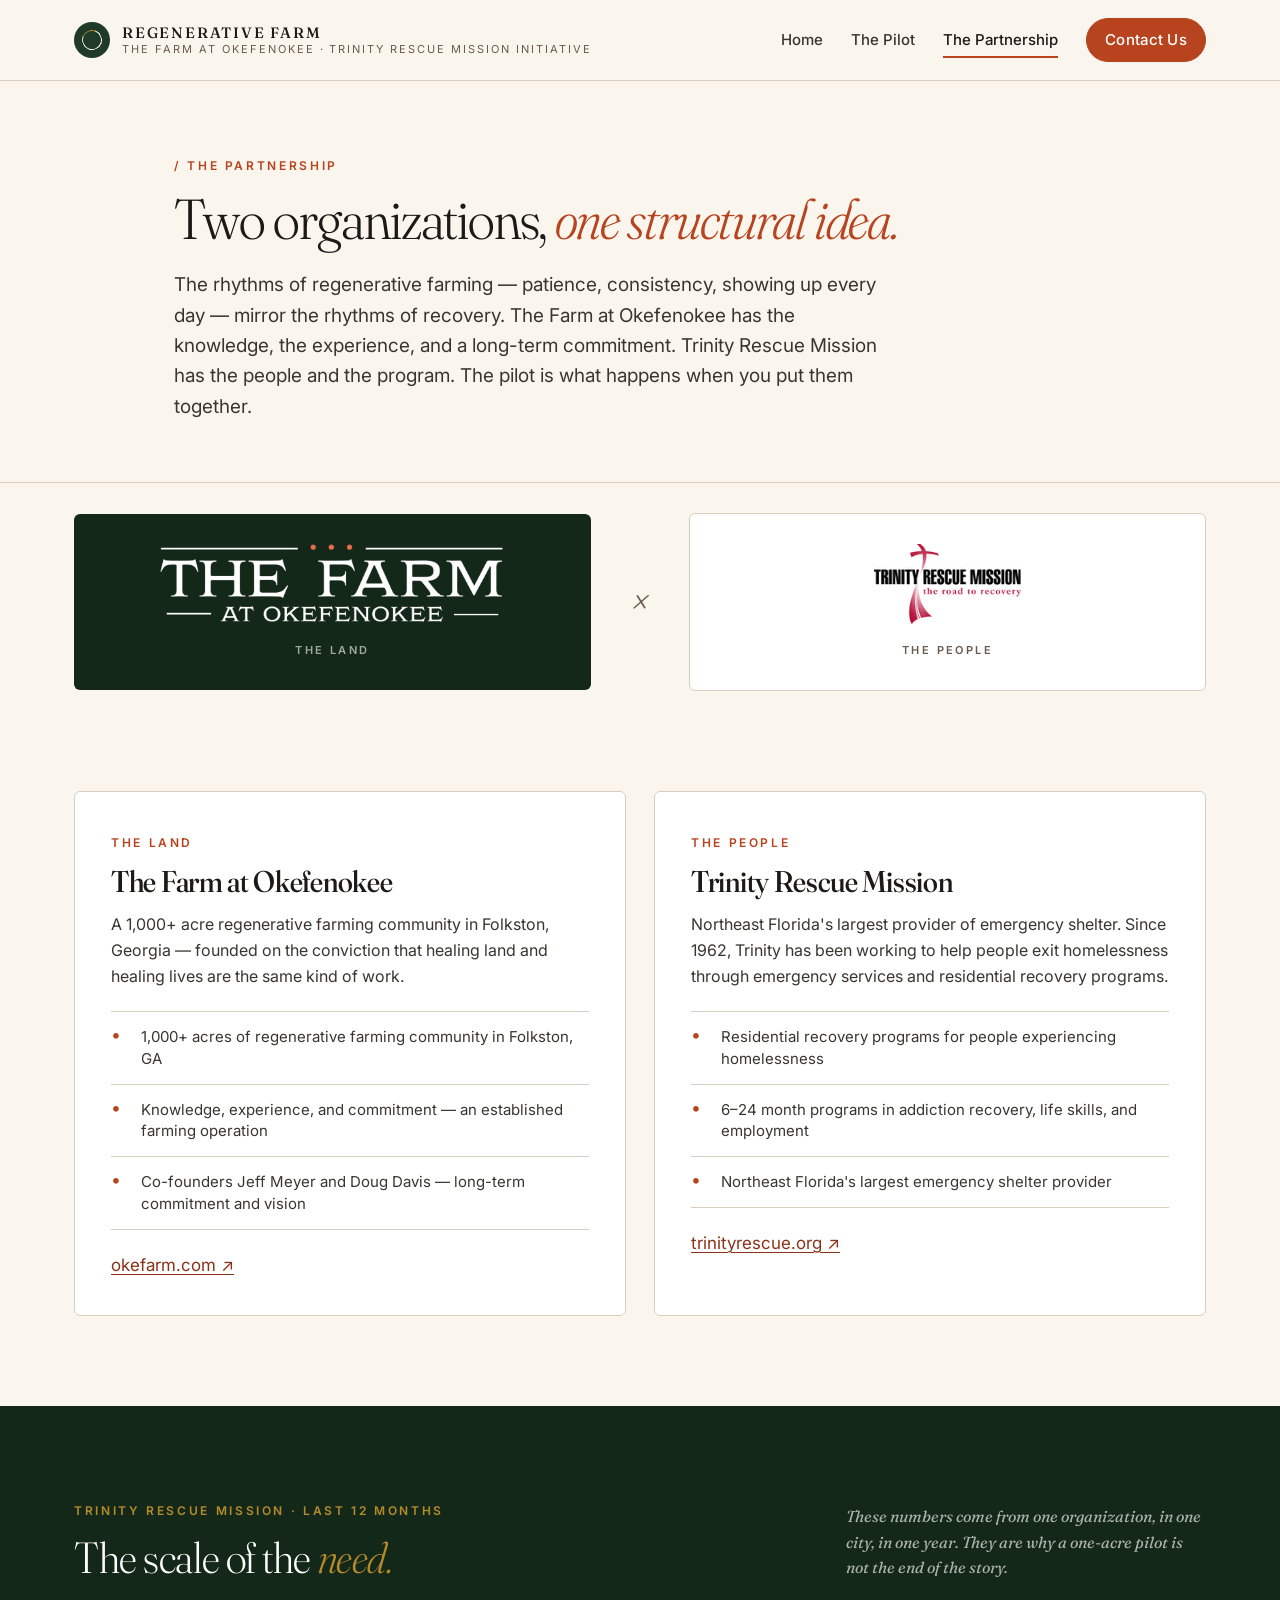
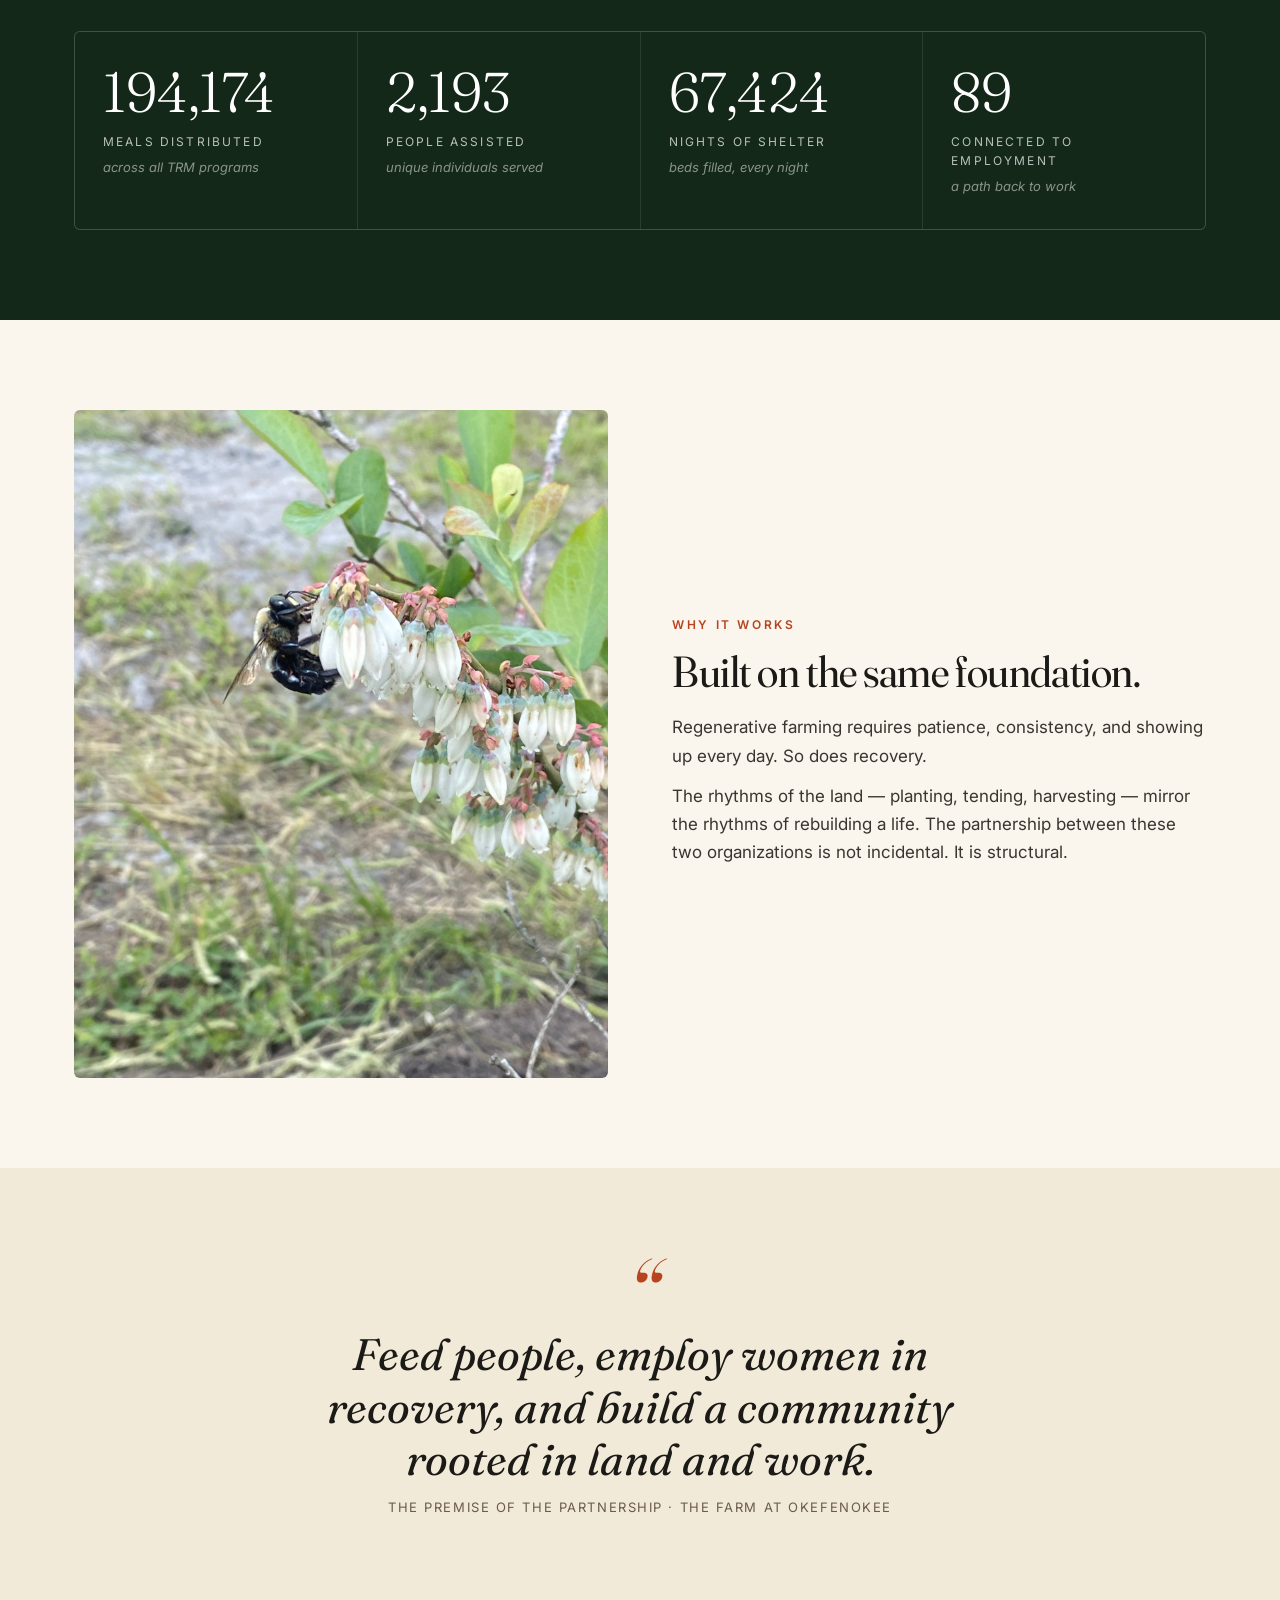
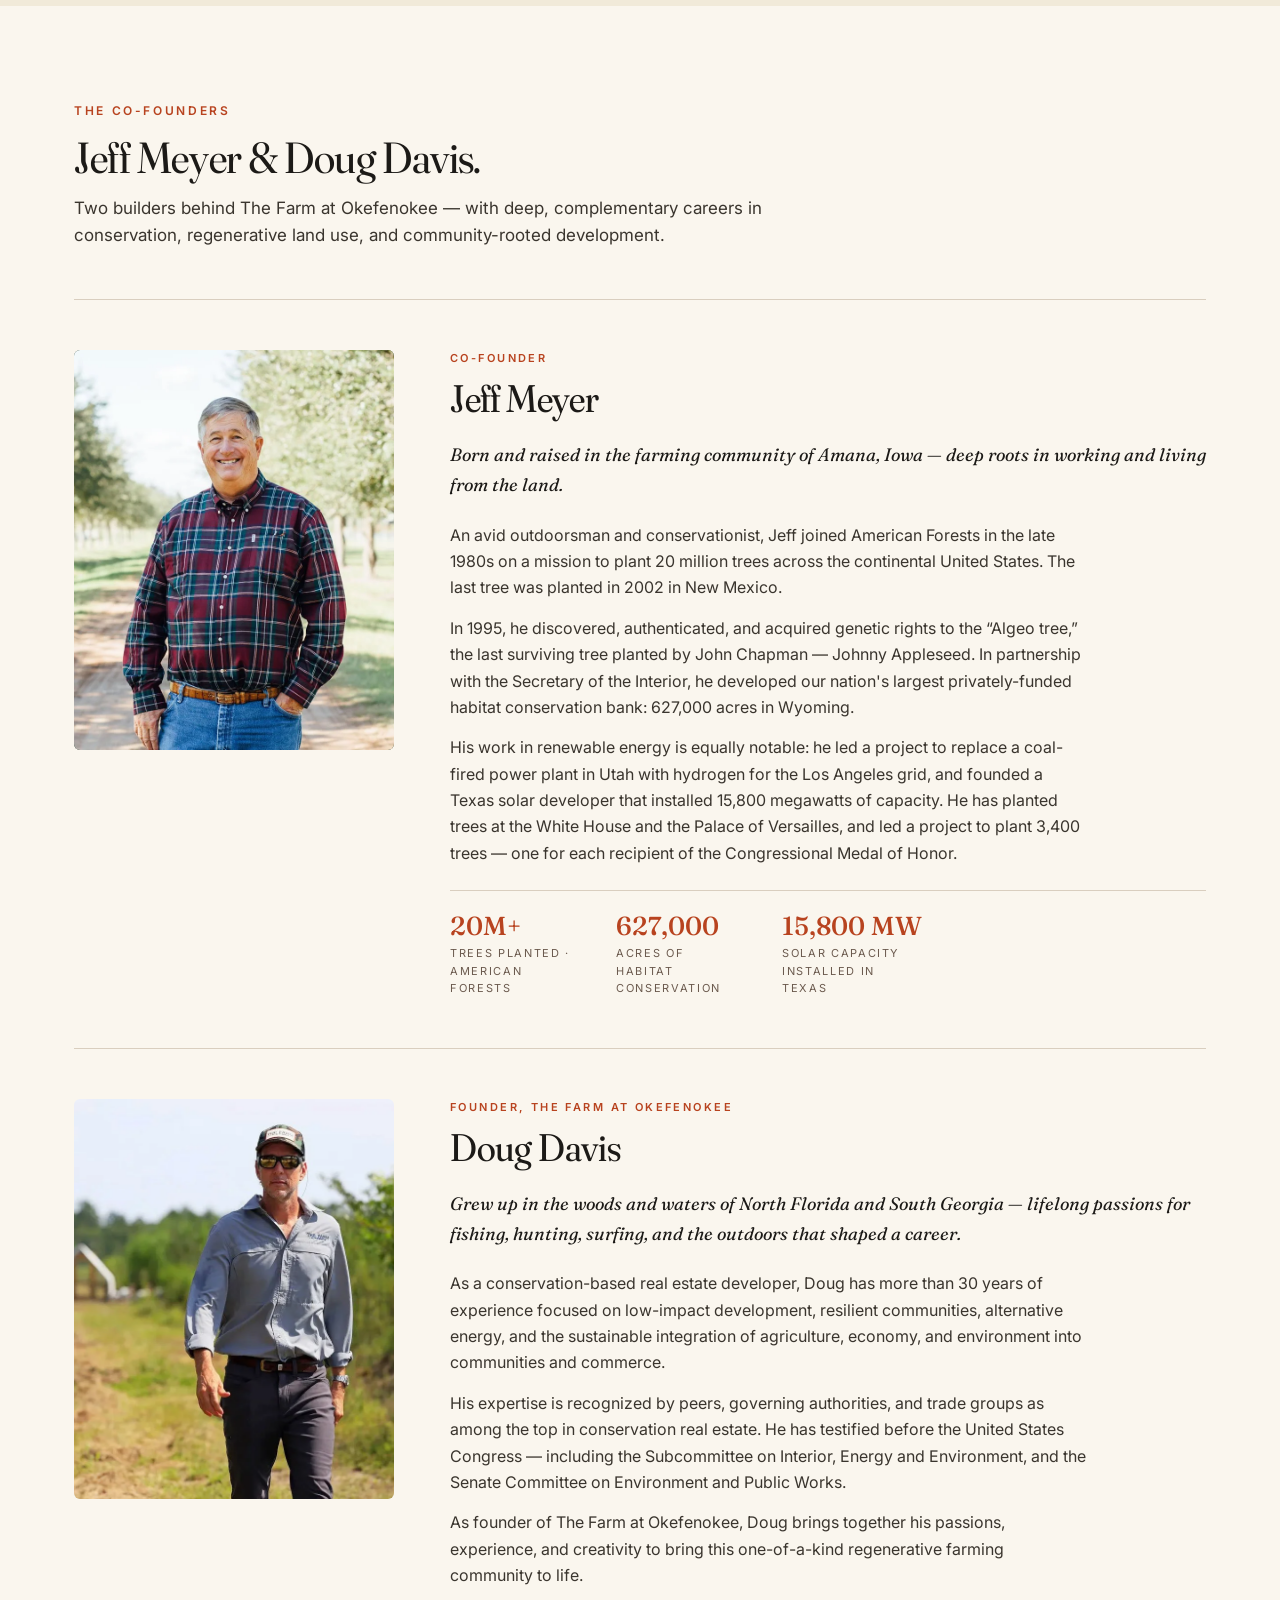
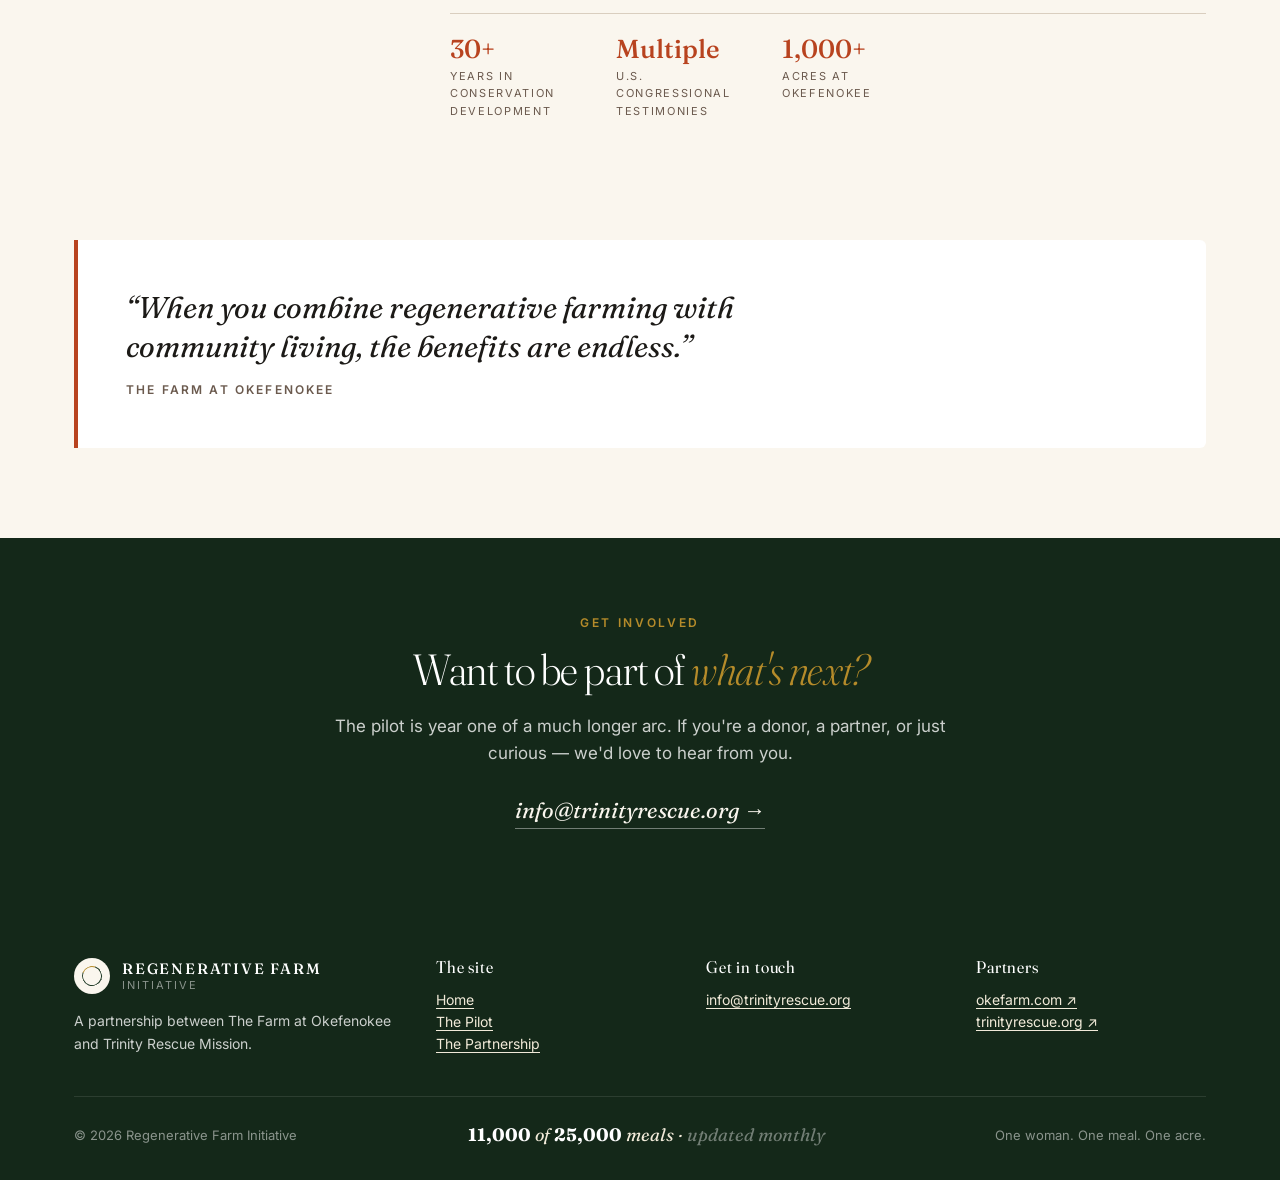
==== commit e6b9a082: "Remove Cloudflare email obfuscation" ====
--- a/partnership.html
+++ b/partnership.html
@@ -230,7 +230,7 @@
       <a href="index.html">Home</a>
       <a href="pilot.html">The Pilot</a>
       <a href="partnership.html" class="active">The Partnership</a>
-      <a class="cta-btn" href="/cdn-cgi/l/email-protection#[base64]">Contact Us</a>
+      <a class="cta-btn" href="mailto:info@trinityrescue.org">Contact Us</a>
     </nav>
   </div>
 </header>
@@ -403,7 +403,7 @@
     <span class="kicker" style="color: var(--mustard);">Get involved</span>
     <h2>Want to be part of <em>what's next?</em></h2>
     <p>The pilot is year one of a much longer arc. If you're a donor, a partner, or just curious &mdash; we'd love to hear from you.</p>
-    <a class="email" href="/cdn-cgi/l/email-protection#a7cec9c1c8e7d3d5cec9ced3ded5c2d4c4d2c289c8d5c098d4d2c5cdc2c4d39af3cfc2829597f7c6d5d3c9c2d5d4cfced782959782e295829f97829e93829597cec9d3c2d5c2d4d3c2c3829597cec9829597cfc2cbd7cec9c0"><span class="__cf_email__" data-cfemail="c8a1a6aea788bcbaa1a6a1bcb1baadbbabbdade6a7baaf">[email&#160;protected]</span> &rarr;</a>
+    <a class="email" href="mailto:info@trinityrescue.org">info@trinityrescue.org &rarr;</a>
   </div>
 </section>
 
@@ -429,7 +429,7 @@
       </div>
       <div>
         <h4>Get in touch</h4>
-        <p><a href="/cdn-cgi/l/email-protection#6a03040c052a1e180304031e13180f19091f0f4405180d"><span class="__cf_email__" data-cfemail="6d04030b022d191f04030419141f081e0e180843021f0a">[email&#160;protected]</span></a></p>
+        <p><a href="mailto:info@trinityrescue.org">info@trinityrescue.org</a></p>
       </div>
       <div>
         <h4>Partners</h4>
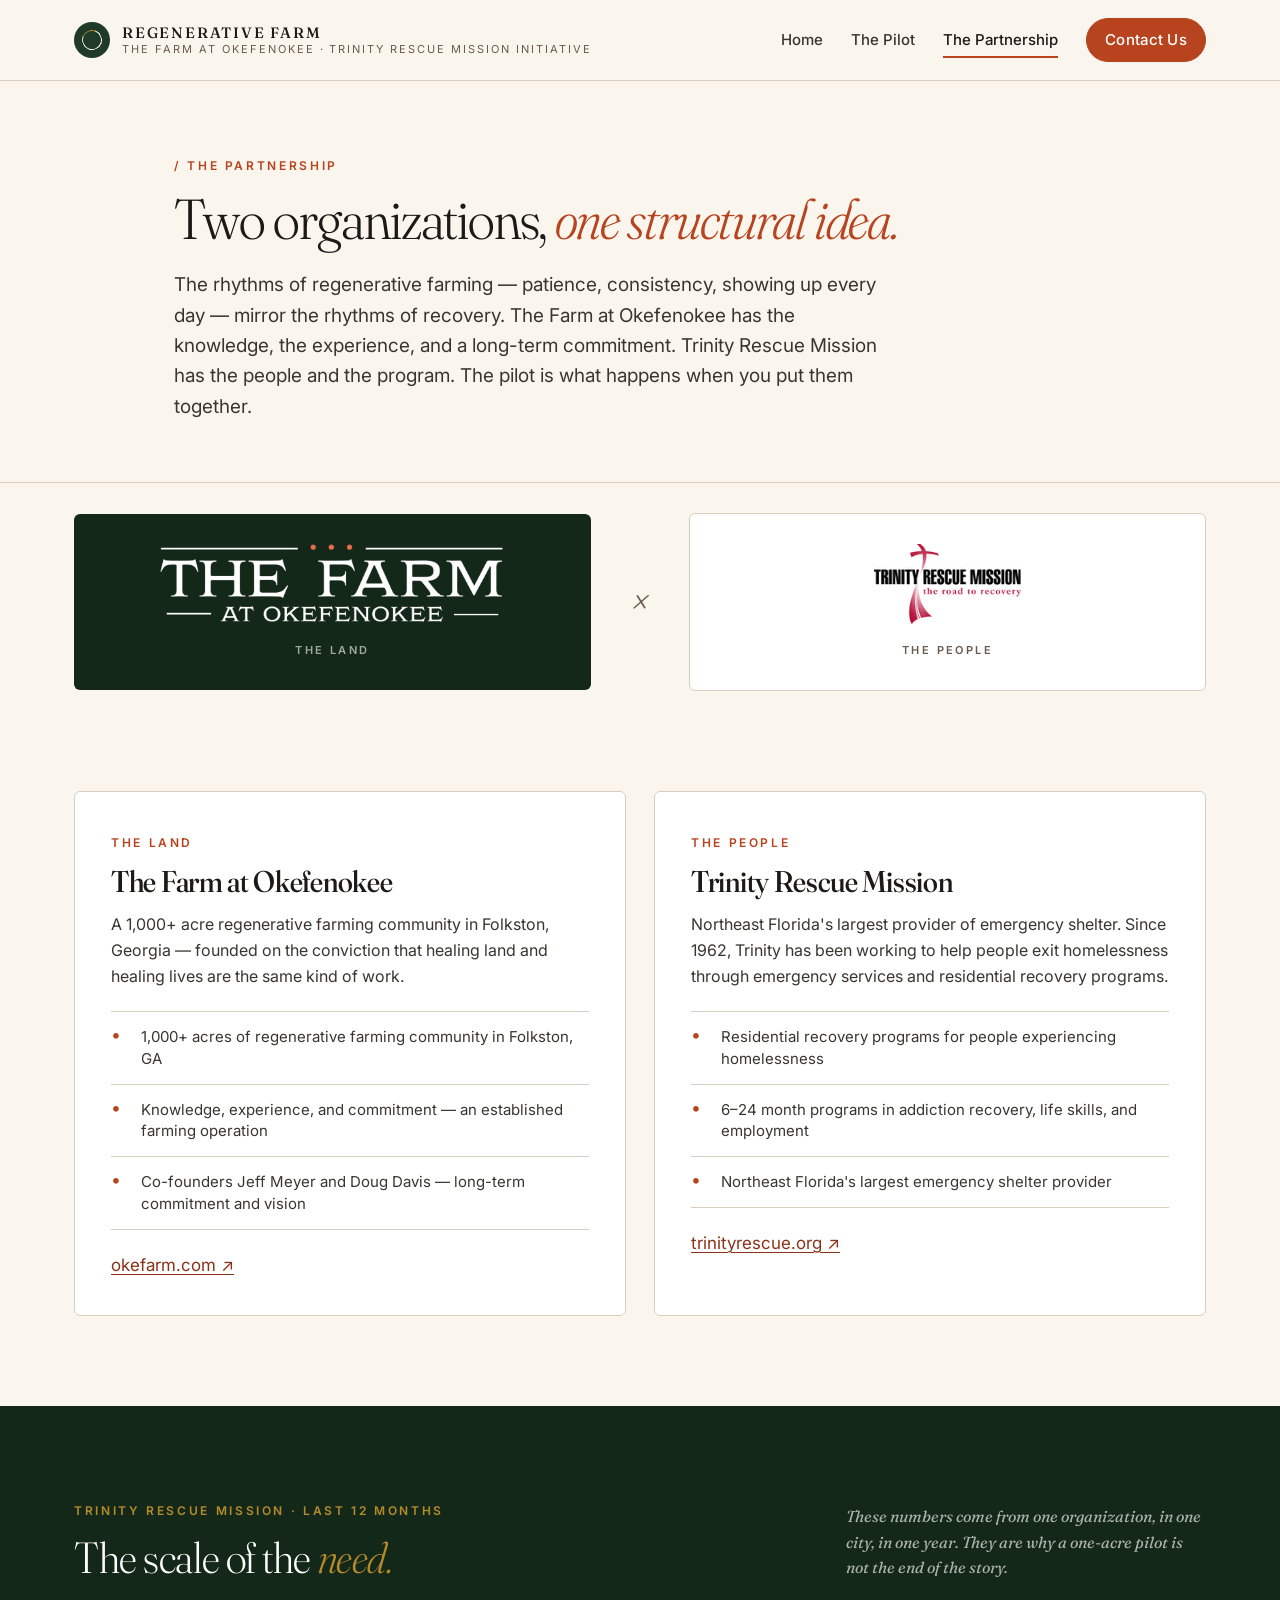
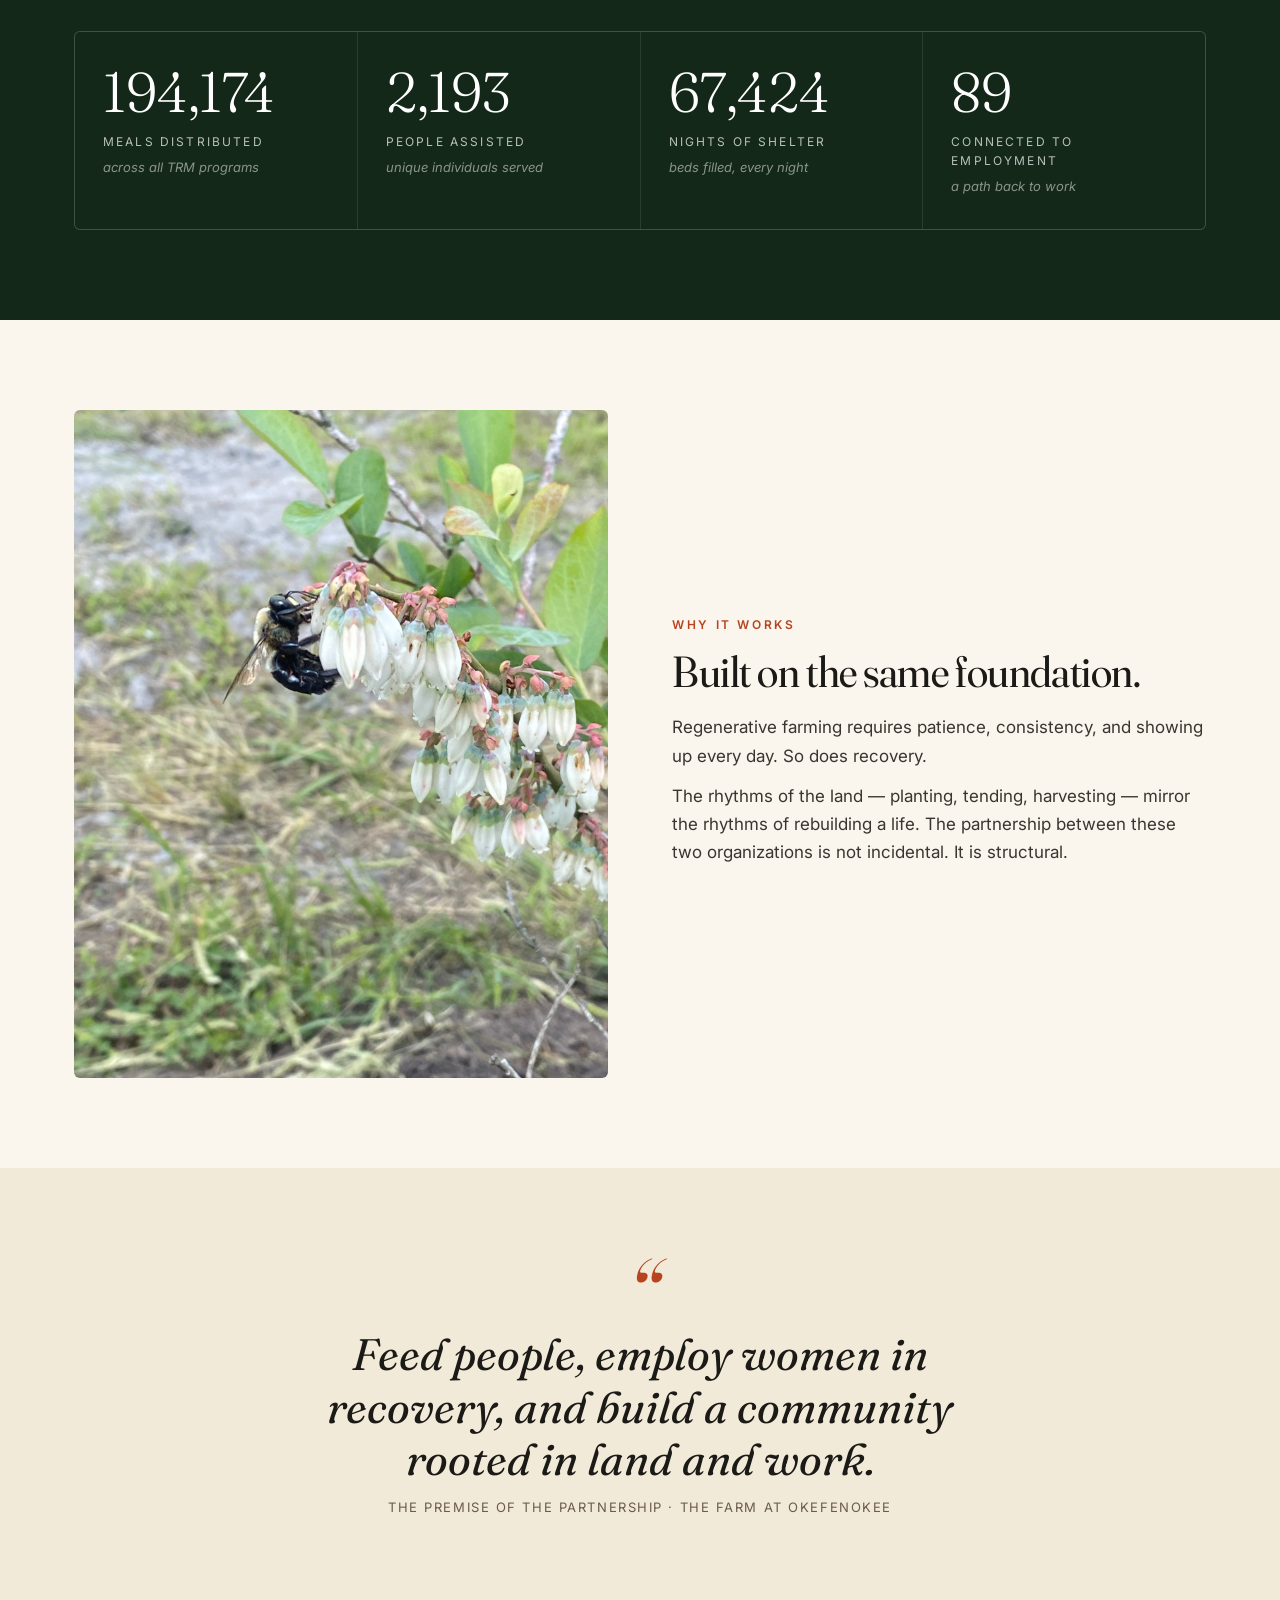
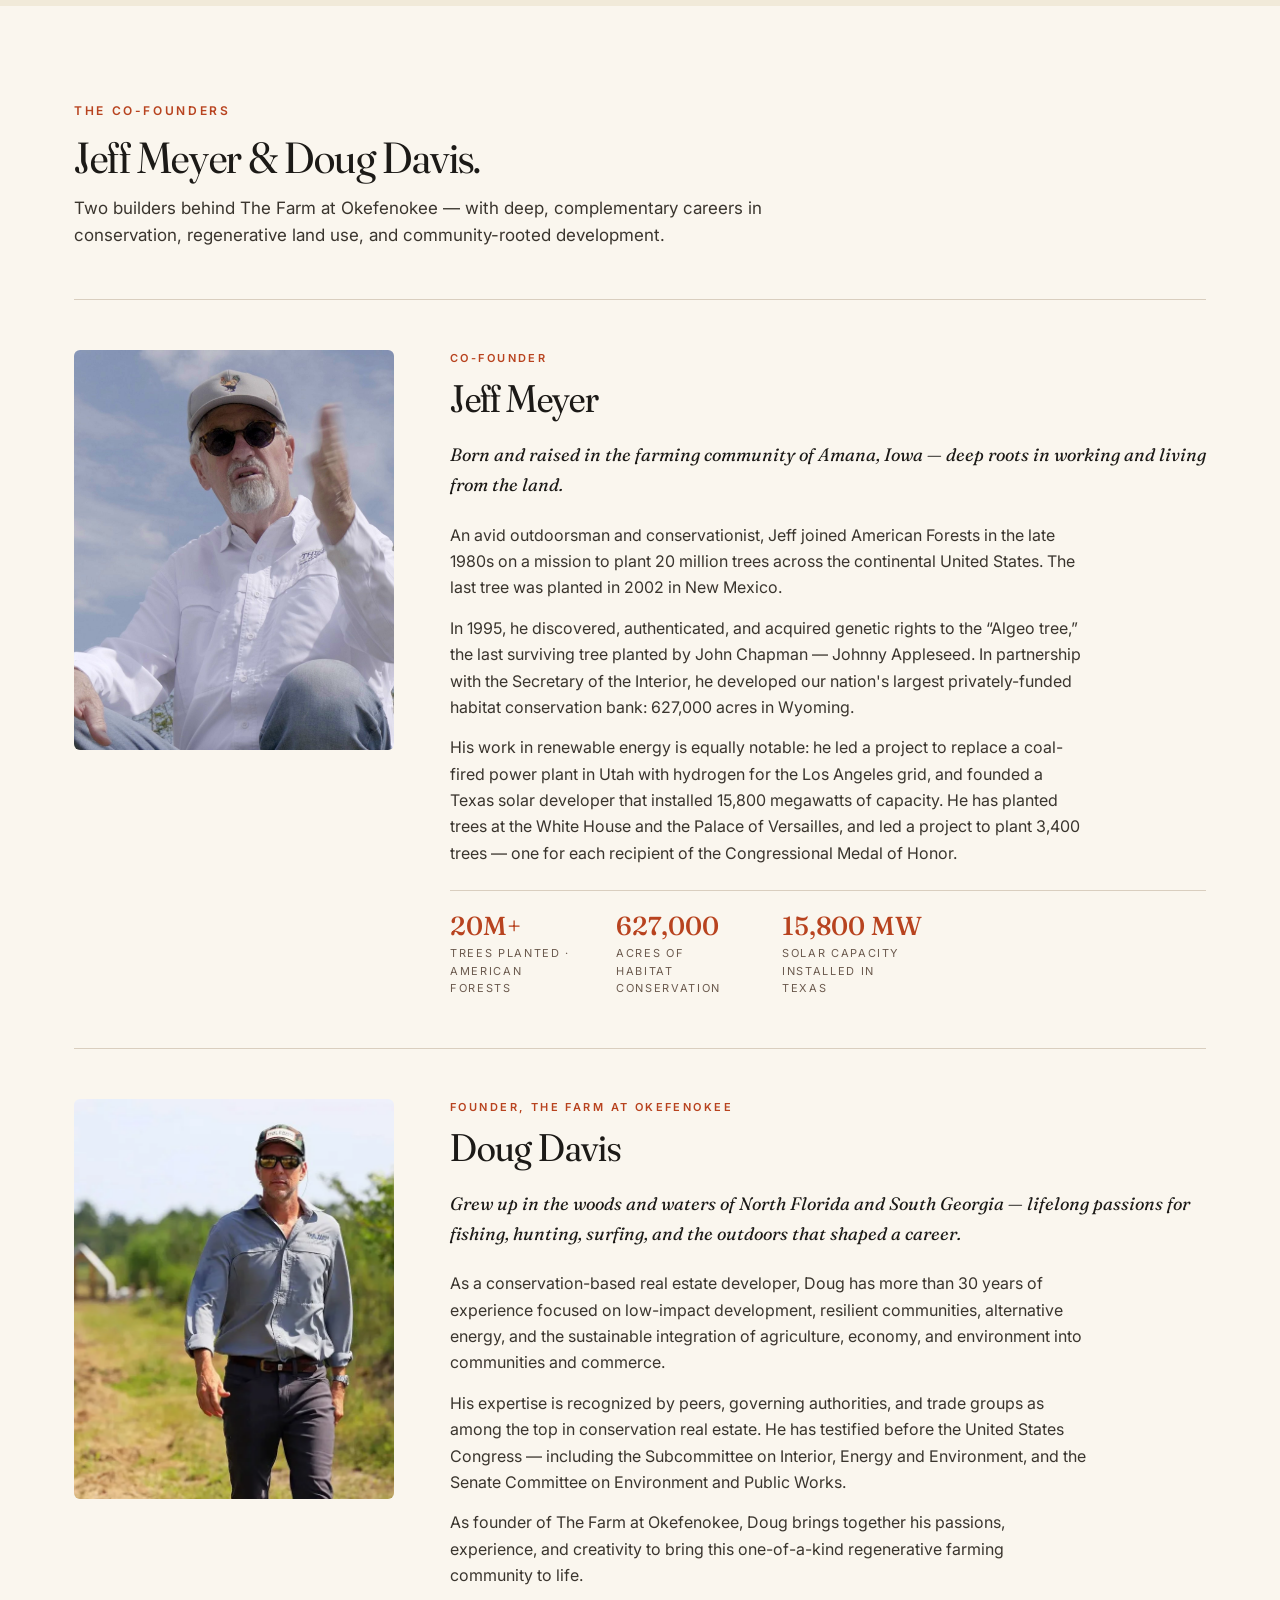
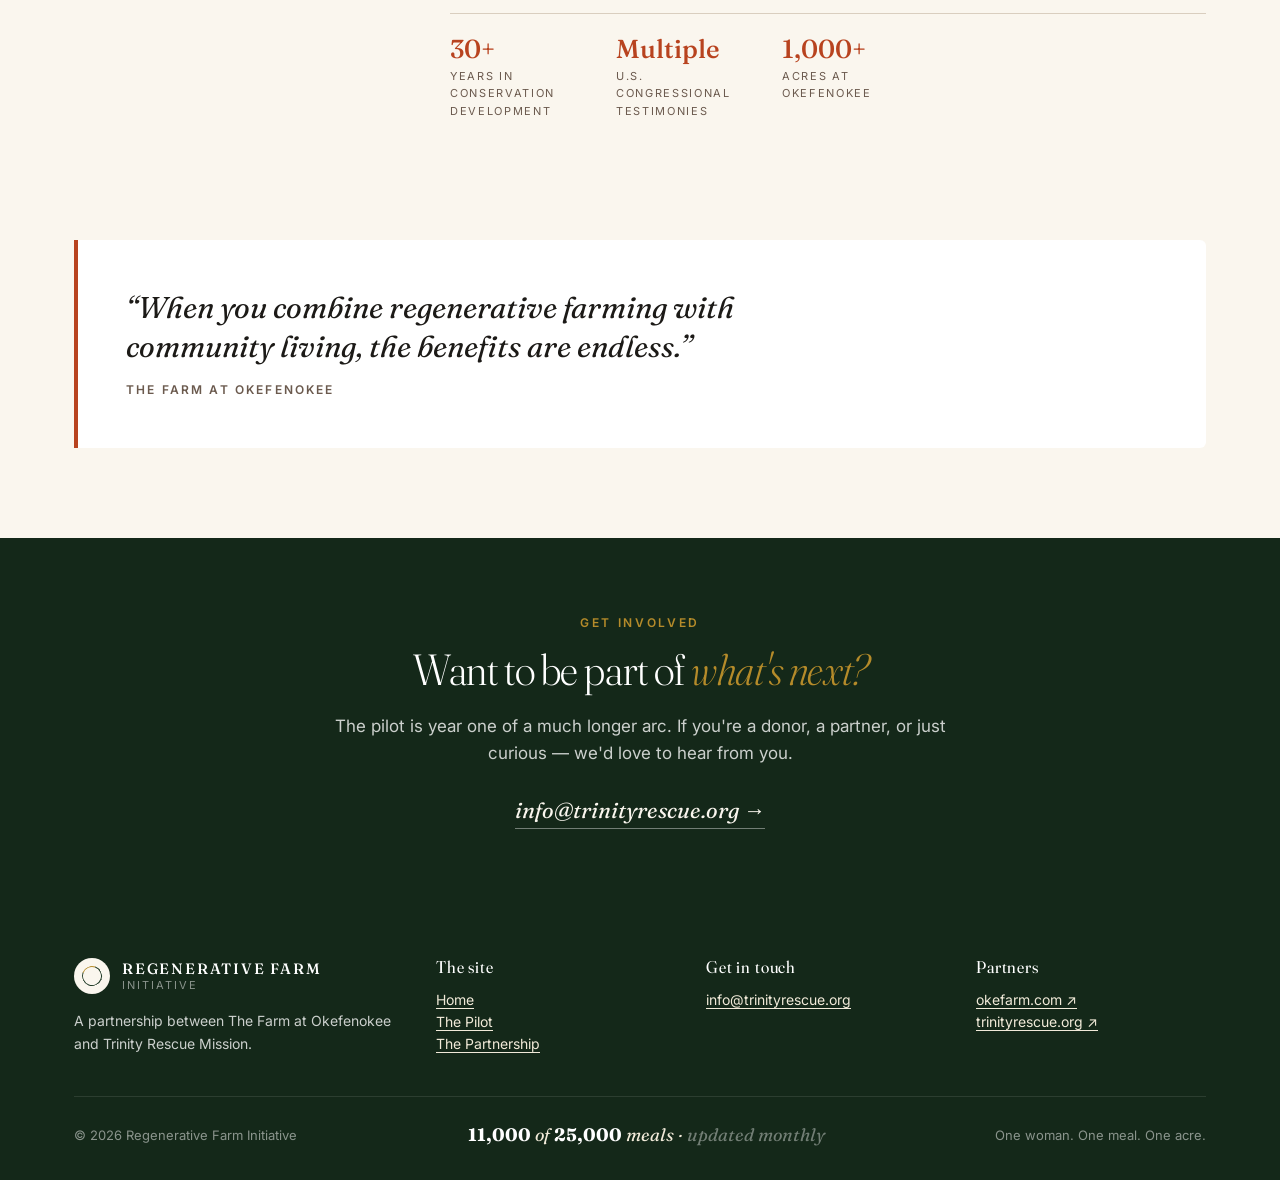
==== commit 447b3d30: "update pic and journal" ====
--- a/partnership.html
+++ b/partnership.html
@@ -357,7 +357,7 @@
       <p>Two builders behind The Farm at Okefenokee &mdash; with deep, complementary careers in conservation, regenerative land use, and community-rooted development.</p>
     </div>
     <div class="cf-profile">
-      <div class="cf-portrait"><img src="img/jeff-meyer.webp" alt="Jeff Meyer"/></div>
+      <div class="cf-portrait"><img src="img/jeff-profile.jpg" alt="Jeff Meyer"/></div>
       <div class="cf-bio">
         <span class="role">Co-founder</span>
         <h3>Jeff Meyer</h3>
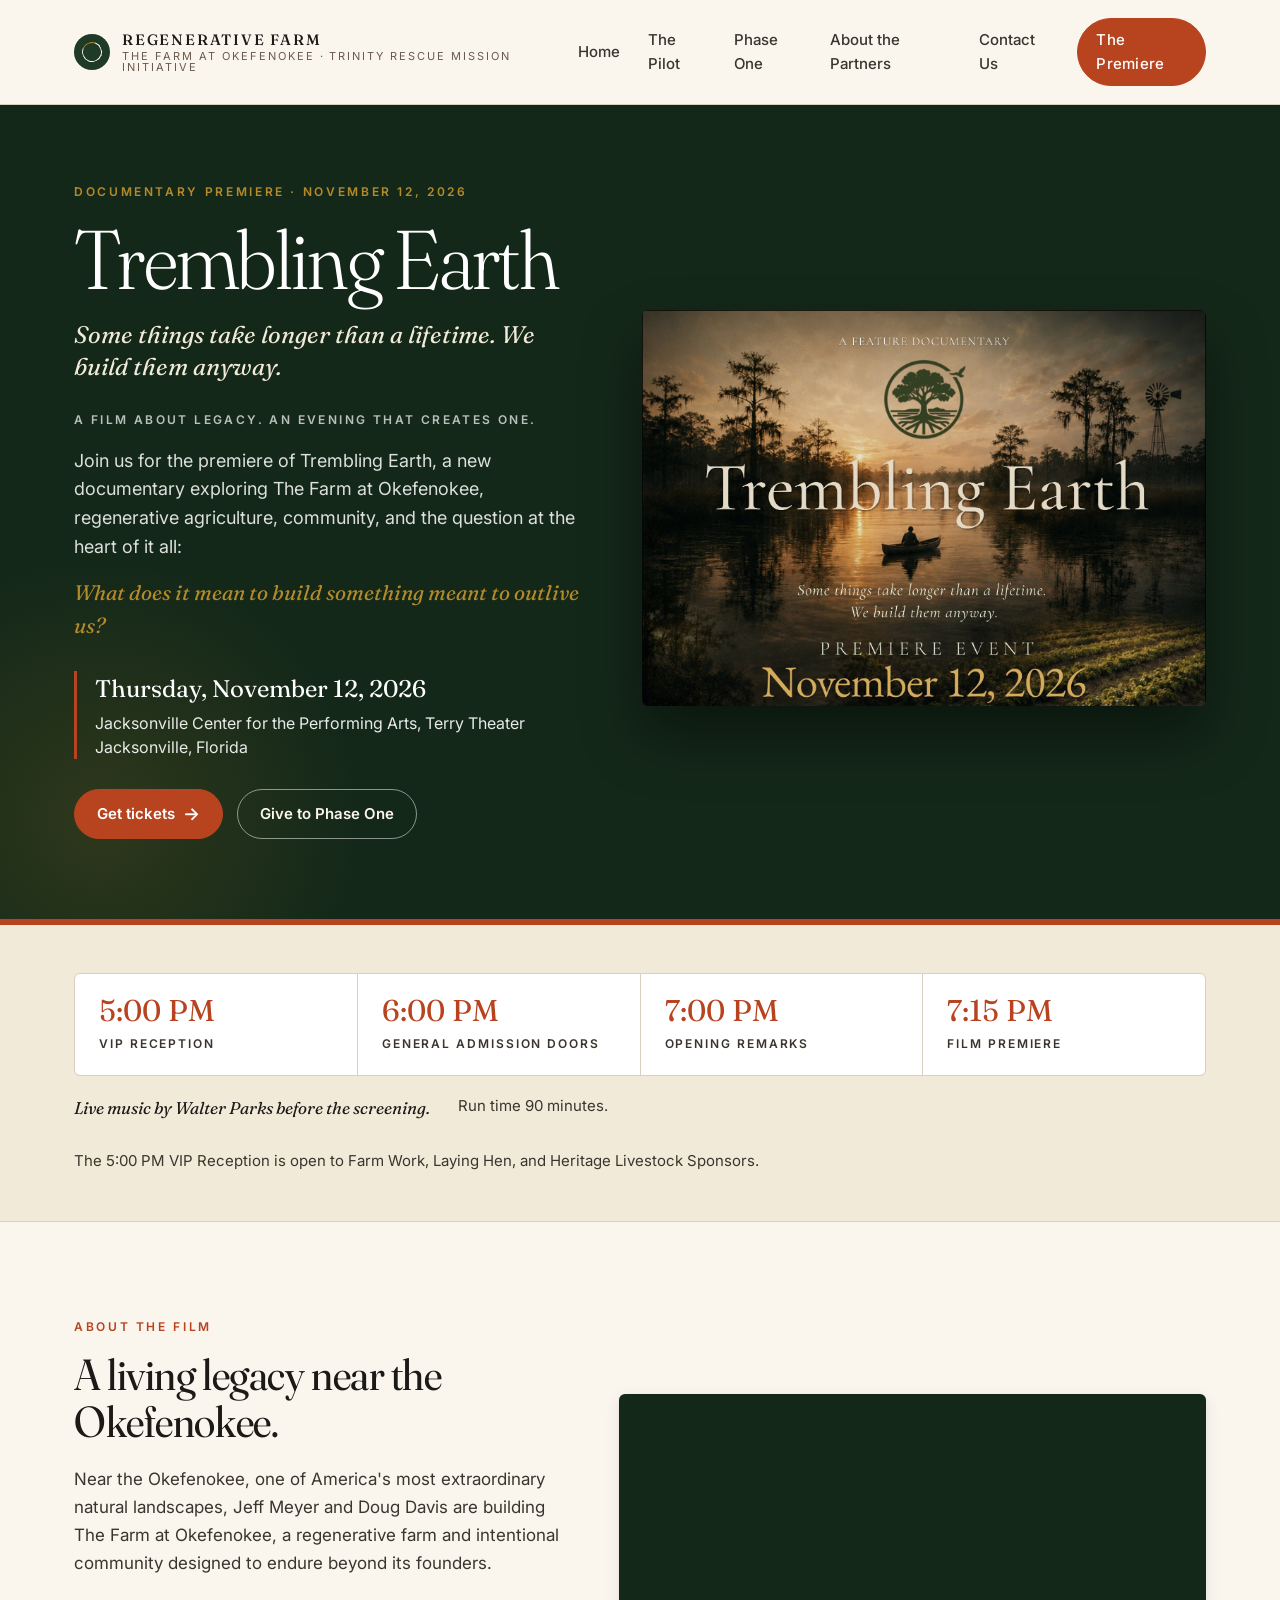
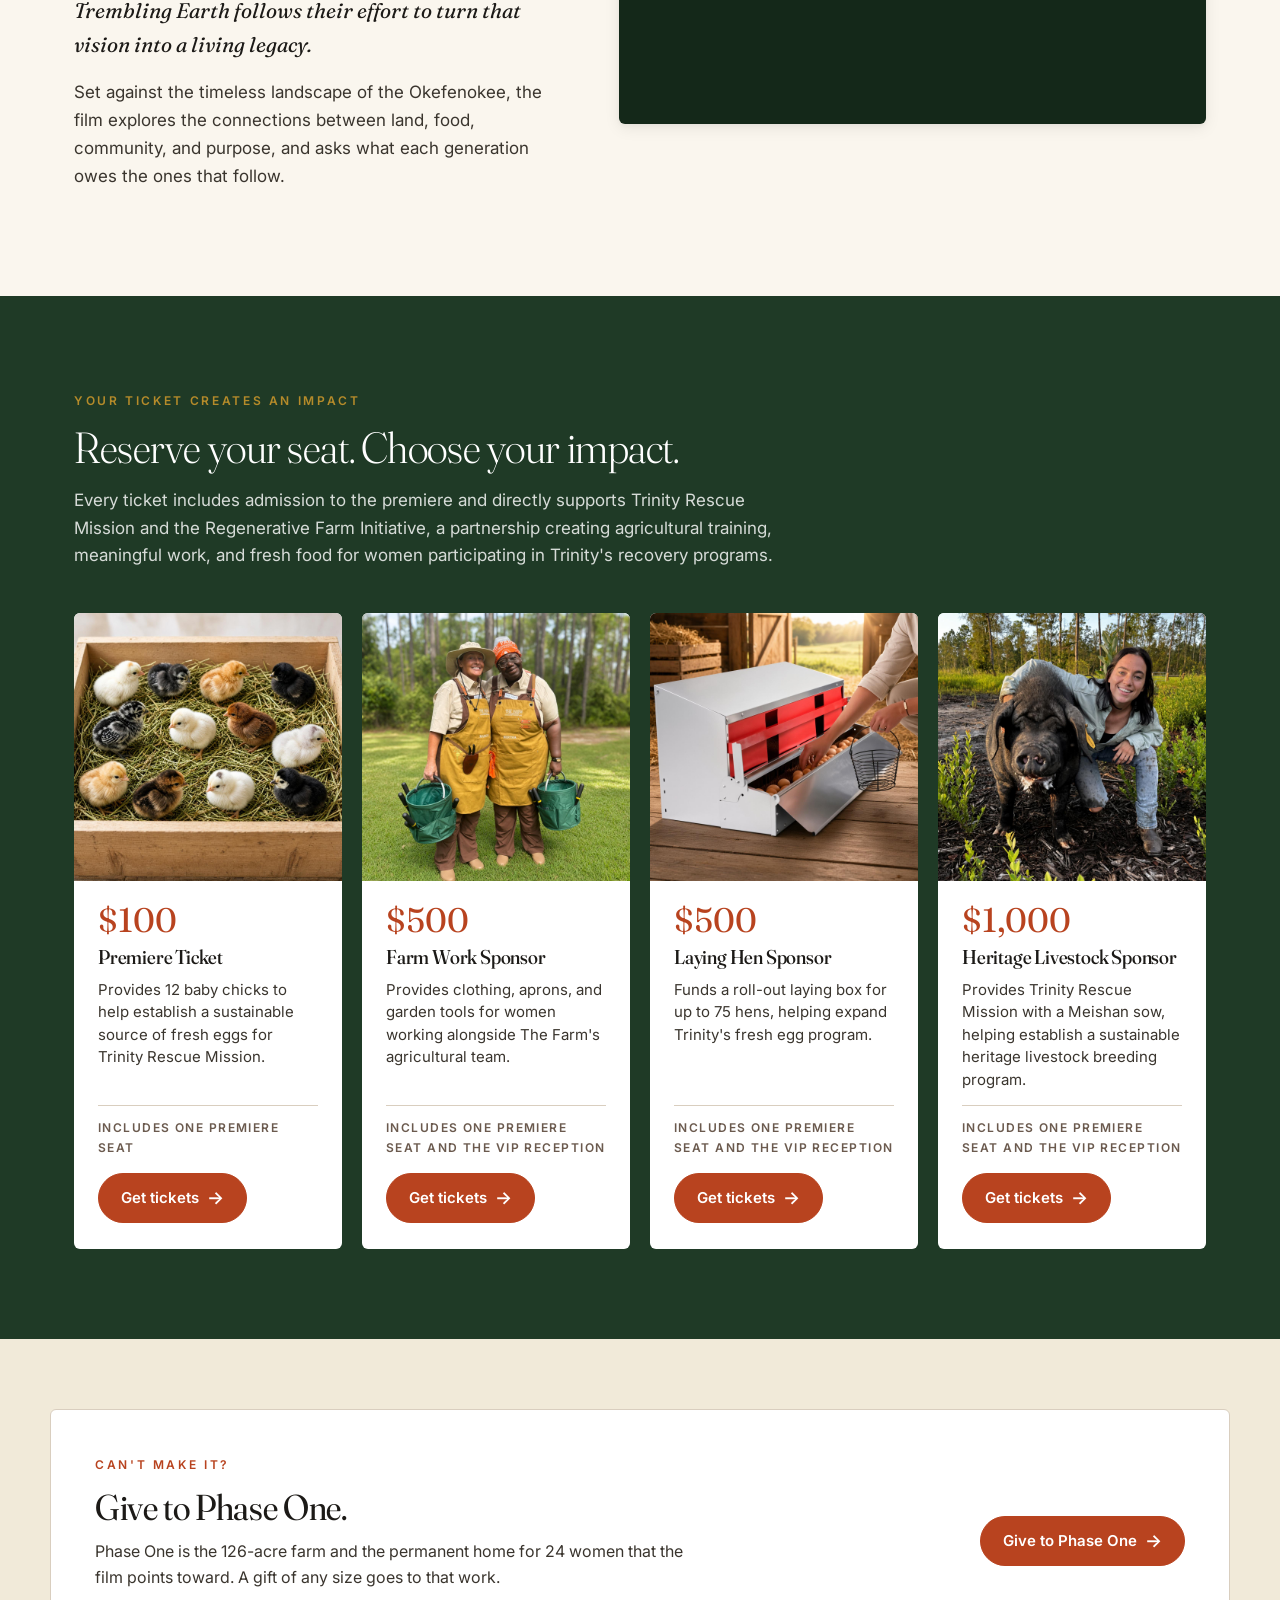
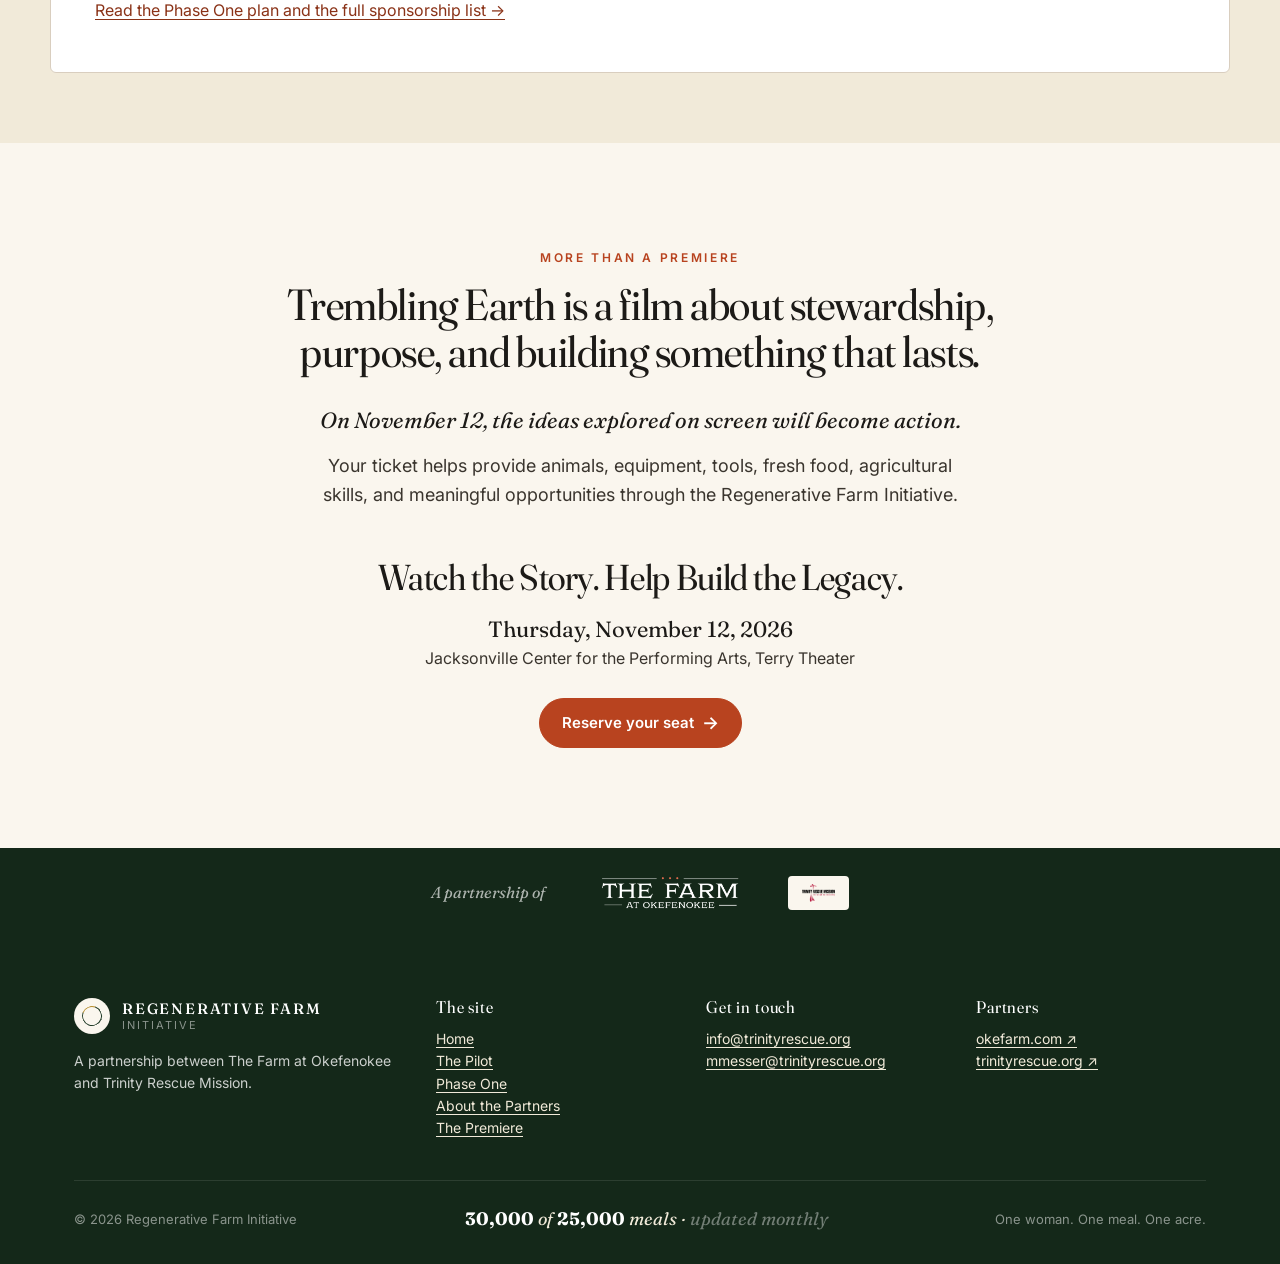
==== commit 744e674b: "Add Trembling Earth premiere and Phase One pages partnership.html is now the premiere page for the N" ====
--- a/partnership.html
+++ b/partnership.html
@@ -3,216 +3,139 @@
 <head>
 <meta charset="UTF-8">
 <meta name="viewport" content="width=device-width,initial-scale=1.0">
-<title>The Partnership — Regenerative Farm Initiative</title>
+<title>Trembling Earth Premiere | Regenerative Farm Initiative</title>
+<meta name="description" content="Trembling Earth, a feature documentary about The Farm at Okefenokee, premieres Thursday, November 12, 2026 at the Jacksonville Center for the Performing Arts, Terry Theater. Tickets support Trinity Rescue Mission and the Regenerative Farm Initiative.">
 <link rel="preconnect" href="https://fonts.googleapis.com">
 <link rel="preconnect" href="https://fonts.gstatic.com" crossorigin>
 <link href="https://fonts.googleapis.com/css2?family=Fraunces:ital,opsz,wght,SOFT@0,9..144,300..600,30;0,9..144,300..600,100;1,9..144,300..600,30&family=Inter:wght@400;500;600;700&display=swap" rel="stylesheet">
 <link rel="stylesheet" href="css/site.css">
 <style>
+/* ===== Premiere page ===== */
+
+/* Hero */
 .page-hero{
-  background: var(--cream);
-  padding: 70px 0 60px;
-  border-bottom: 1px solid var(--rule);
-}
-.page-hero .container{ max-width: 980px; }
+  background: var(--green-darker);
+  color: var(--cream);
+  padding: 72px 0 80px;
+  border-bottom: 6px solid var(--terracotta);
+  position: relative; overflow: hidden;
+}
+.page-hero::after{
+  content:''; position:absolute; left:-160px; bottom:-160px; width: 520px; height: 520px;
+  border-radius: 50%; background: radial-gradient(circle, rgba(181,139,42,0.16), transparent 70%);
+  pointer-events: none;
+}
+.page-hero .container{
+  position: relative; z-index: 1;
+  display: grid; grid-template-columns: 1fr 1.1fr; gap: 56px; align-items: center;
+}
+.page-hero .kicker{ color: var(--mustard); margin-bottom: 18px; }
 .page-hero h1{
-  font-weight: 300;
+  color: var(--white); font-weight: 300;
   font-variation-settings: 'SOFT' 50, 'opsz' 144;
-  font-size: clamp(36px, 4.4vw, 58px);
-  line-height: 1.05; letter-spacing: -0.02em;
-  margin-bottom: 22px;
-}
-.page-hero h1 em{ color: var(--terracotta); font-style: italic; }
-.page-hero p{ font-size: 19px; color: var(--ink-2); max-width: 60ch; }
-
-/* Partner logos lockup */
-.partners-row{
-  background: var(--cream);
-  padding: 30px 0 60px;
-}
-.partners-row .container{
-  display: grid; grid-template-columns: 1fr auto 1fr; gap: 40px; align-items: center;
-}
-.partner-mark{
-  display:flex; flex-direction: column; align-items: center; gap: 18px;
-  padding: 30px;
-}
-.partner-mark.dark{ background: var(--green-darker); border-radius: 6px; }
-.partner-mark.light{ background: var(--white); border: 1px solid var(--rule); border-radius: 6px; }
-.partner-mark img{ height: 80px; width: auto; max-width: 100%; }
-.partner-mark.dark img{ filter: none; }
-.partner-mark .role{
-  font-family: var(--sans); font-size: 11px; letter-spacing: .22em; text-transform: uppercase;
-  color: var(--muted); font-weight: 600;
-}
-.partner-mark.dark .role{ color: rgba(255,255,255,0.6); }
-.partner-cross{
-  font-family: var(--serif); font-size: 36px; font-style: italic; color: var(--muted);
-}
-@media (max-width: 760px){
-  .partners-row .container{ grid-template-columns: 1fr; }
-  .partner-cross{ text-align: center; }
-}
-
-/* Two-up cards */
-.two-up{ background: var(--cream); padding: 40px 0 90px; }
-.two-up .container{ display: grid; grid-template-columns: 1fr 1fr; gap: 28px; }
-.org-card{
-  background: var(--white); border: 1px solid var(--rule); border-radius: 6px;
-  padding: 36px;
-}
-.org-card h3{ margin-bottom: 14px; font-weight: 500; }
-.org-card .lede-sm{ color: var(--ink-2); font-size: 16px; margin-bottom: 22px; }
-.org-card ul{ list-style: none; padding: 0; border-top: 1px solid var(--rule); }
-.org-card li{
-  padding: 14px 0; border-bottom: 1px solid var(--rule);
-  display: grid; grid-template-columns: 18px 1fr; gap: 12px; align-items: flex-start;
-  font-size: 15px; color: var(--ink-2); line-height: 1.45;
-}
-.org-card li::before{
-  content:'•'; color: var(--terracotta); font-size: 18px; line-height: 1;
-}
-.org-card .link{ margin-top: 22px; display: inline-block; }
-@media (max-width: 760px){ .two-up .container{ grid-template-columns: 1fr; } }
-
-/* Scale of need */
-.scale{
-  background: var(--green-darker); color: var(--cream);
-  padding: 90px 0;
-}
-.scale .head{ display:flex; align-items: flex-end; justify-content: space-between; gap: 24px; flex-wrap: wrap; margin-bottom: 50px; }
-.scale .head h2{ color: var(--white); font-weight: 300; max-width: 18ch; }
-.scale .head h2 em{ color: var(--mustard); font-style: italic; }
-.scale .head .meta{
-  font-family: var(--serif); font-style: italic; color: rgba(255,255,255,0.65);
-  font-size: 16px; max-width: 36ch;
-}
-.scale-grid{ display: grid; grid-template-columns: repeat(4, 1fr); gap: 1px; background: rgba(255,255,255,0.1); border: 1px solid rgba(255,255,255,0.1); border-radius: 6px; overflow: hidden; }
-.stat-cell{
-  background: var(--green-darker);
-  padding: 32px 28px;
-}
-.stat-cell .num{
-  font-family: var(--serif); font-weight: 300; color: var(--white);
-  font-size: 56px; line-height: 1;
-  font-variation-settings: 'SOFT' 30;
-}
-.stat-cell .label{
-  font-family: var(--sans); font-size: 12px; letter-spacing: .18em; text-transform: uppercase;
-  color: rgba(255,255,255,0.7); margin-top: 12px; display: block;
-}
-.stat-cell .note{ display: block; margin-top: 6px; font-size: 13px; color: rgba(255,255,255,0.5); font-style: italic; }
-@media (max-width: 880px){ .scale-grid{ grid-template-columns: 1fr 1fr; } }
-
-/* Why it works */
-.why{ padding: 90px 0; background: var(--cream); }
-.why .container{ display: grid; grid-template-columns: 1fr 1fr; gap: 64px; align-items: center; }
-.why h2{ font-weight: 400; margin-bottom: 18px; }
-.why p{ color: var(--ink-2); font-size: 17px; line-height: 1.65; margin-bottom: 12px; }
-.why .img-wrap{ aspect-ratio: 4/5; overflow: hidden; border-radius: 6px; }
-.why .img-wrap img{ width: 100%; height: 100%; object-fit: cover; }
-@media (max-width: 880px){ .why .container{ grid-template-columns: 1fr; } }
-
-/* Quote */
-.partnership-quote{
-  background: var(--cream-2);
-  padding: 90px 0;
-}
-.partnership-quote .container{ max-width: 880px; text-align: center; }
-.partnership-quote .pullquote{
-  border-left: none; padding-left: 0; max-width: 26ch; margin: 0 auto;
-  font-size: clamp(28px, 3.6vw, 44px);
-}
-.qmark{ font-family: var(--serif); font-style: italic; font-size: 100px; color: var(--terracotta); line-height: .8; display:block; margin-bottom: -10px; }
-
-/* Co-founders */
-.cofounders{ padding: 90px 0; background: var(--cream); }
-.cofounders .head{ max-width: 720px; margin-bottom: 50px; }
-.cofounders .head h2{ font-weight: 400; margin-bottom: 14px; }
-.cofounders .head p{ color: var(--ink-2); font-size: 17px; }
-
-.cf-profile{
-  display: grid; grid-template-columns: 320px 1fr; gap: 56px;
-  align-items: flex-start;
-  padding: 50px 0;
-  border-top: 1px solid var(--rule);
-}
-.cf-profile:first-of-type{ border-top: none; padding-top: 0; }
-.cf-portrait{
-  aspect-ratio: 4/5; background: var(--green-dark); border-radius: 6px;
-  overflow: hidden; position: sticky; top: 100px;
-}
-.cf-portrait img{
-  width: 100%; height: 100%; object-fit: cover; display: block;
-}
-.cf-bio .role{
-  font-family: var(--sans); font-size: 11px; letter-spacing: .22em;
-  text-transform: uppercase; color: var(--terracotta); font-weight: 600;
-  margin-bottom: 10px; display: block;
-}
-.cf-bio h3{
-  font-family: var(--serif); font-weight: 400; font-size: clamp(28px, 3vw, 40px);
-  margin-bottom: 22px; line-height: 1.05;
-  font-variation-settings: 'SOFT' 50, 'opsz' 144;
-}
-.cf-bio p{
-  color: var(--ink-2); font-size: 16px; line-height: 1.65;
-  margin-bottom: 14px; max-width: 64ch;
-}
-.cf-bio p.lede{
-  font-family: var(--serif); font-style: italic;
-  color: var(--ink); font-size: 18px;
-  margin-bottom: 22px;
-}
-
-/* Founder facts strip */
-.cf-facts{
-  display: flex; gap: 40px; flex-wrap: wrap;
-  margin-top: 24px; padding-top: 22px;
-  border-top: 1px solid var(--rule);
-}
-.cf-facts .f .num{
-  font-family: var(--serif); font-size: 26px; color: var(--terracotta); font-weight: 500; line-height: 1;
-}
-.cf-facts .f .lbl{
-  font-family: var(--sans); font-size: 11px; letter-spacing: .15em; text-transform: uppercase;
-  color: var(--muted); margin-top: 6px; display: block; max-width: 18ch;
-}
-
-/* Shared closing quote */
-.cf-closing-quote{
-  margin-top: 70px; padding: 48px;
-  background: var(--white); border-left: 4px solid var(--terracotta);
-  border-radius: 0 6px 6px 0;
-}
-.cf-closing-quote .q{
-  font-family: var(--serif); font-style: italic; font-weight: 400;
-  font-size: clamp(22px, 2.6vw, 30px); line-height: 1.3;
-  color: var(--ink); max-width: 32ch;
-}
-.cf-closing-quote cite{
-  display: block; margin-top: 14px;
-  font-family: var(--sans); font-style: normal;
-  font-size: 12px; letter-spacing: .18em; text-transform: uppercase;
-  color: var(--muted); font-weight: 600;
-}
-
+  font-size: clamp(52px, 6.5vw, 88px);
+  line-height: .98; letter-spacing: -0.02em;
+  margin-bottom: 18px;
+}
+.page-hero .tagline{
+  font-family: var(--serif); font-style: italic; font-size: clamp(20px, 2vw, 24px);
+  color: var(--cream-2); line-height: 1.35; max-width: 30ch; margin-bottom: 26px;
+}
+.page-hero .legacy{
+  font-family: var(--sans); font-size: 12px; letter-spacing: .2em; text-transform: uppercase;
+  color: rgba(255,255,255,0.7); font-weight: 600; margin-bottom: 18px;
+}
+.page-hero p.lede{ color: rgba(255,255,255,0.85); font-size: 18px; max-width: 52ch; margin-bottom: 14px; }
+.page-hero p.question{
+  font-family: var(--serif); font-style: italic; font-size: 21px; color: var(--mustard); margin-bottom: 28px; max-width: 40ch;
+}
+.when{
+  border-left: 3px solid var(--terracotta); padding-left: 18px; margin-bottom: 30px;
+  font-size: 16px; line-height: 1.5; color: rgba(255,255,255,0.9);
+}
+.when .day{ font-family: var(--serif); font-size: 24px; color: var(--white); display:block; margin-bottom: 4px; }
+.hero-actions{ display:flex; gap: 14px; flex-wrap: wrap; }
+.poster{ border-radius: 6px; overflow: hidden; box-shadow: 0 30px 60px rgba(0,0,0,0.45); }
+.poster img{ width:100%; height:auto; display:block; }
 @media (max-width: 880px){
-  .cf-profile{ grid-template-columns: 1fr; gap: 28px; padding: 40px 0; }
-  .cf-portrait{ position: static; max-width: 280px; }
-}
-
-/* Ask */
-.partner-ask{ background: var(--green-darker); color: var(--cream); padding: 70px 0; text-align: center; }
-.partner-ask h2{ color: var(--white); font-weight: 300; max-width: 22ch; margin: 0 auto 20px; }
-.partner-ask h2 em{ color: var(--mustard); font-style: italic; }
-.partner-ask p{ color: rgba(255,255,255,0.78); max-width: 56ch; margin: 0 auto 26px; }
-.partner-ask a.email{
-  font-family: var(--serif); font-size: 22px; font-style: italic;
-  color: var(--cream); text-decoration: none;
-  border-bottom: 1px solid rgba(255,255,255,0.4); padding-bottom: 4px;
-}
-.partner-ask a.email:hover{ color: var(--white); border-color: var(--white); }
+  .page-hero{ padding: 48px 0 56px; }
+  .page-hero .container{ grid-template-columns: 1fr; gap: 36px; }
+  .poster{ order: -1; }
+}
+
+/* Schedule strip */
+.schedule{ background: var(--cream-2); padding: 48px 0; border-bottom: 1px solid var(--rule); }
+.schedule .times{
+  display: grid; grid-template-columns: repeat(4, 1fr); gap: 1px;
+  background: var(--rule); border: 1px solid var(--rule); border-radius: 6px; overflow: hidden;
+}
+.schedule .t{ background: var(--white); padding: 22px 24px; }
+.schedule .t .hr{ font-family: var(--serif); font-size: 30px; line-height: 1; color: var(--terracotta); }
+.schedule .t .what{ display:block; margin-top: 8px; font-family: var(--sans); font-size: 12px; letter-spacing: .16em; text-transform: uppercase; color: var(--ink-2); font-weight: 600; }
+.schedule .notes{ margin-top: 18px; display:flex; gap: 28px; flex-wrap: wrap; font-size: 15px; color: var(--ink-2); }
+.schedule .notes .music{ font-family: var(--serif); font-style: italic; font-size: 17px; color: var(--ink); }
+@media (max-width: 760px){ .schedule .times{ grid-template-columns: 1fr 1fr; } }
+
+/* About the film */
+.film{ background: var(--cream); padding: 90px 0; }
+.film .container{ display: grid; grid-template-columns: 1fr 1.2fr; gap: 56px; align-items: center; }
+.film h2{ font-weight: 400; margin-bottom: 20px; }
+.film p{ color: var(--ink-2); font-size: 17px; line-height: 1.65; margin-bottom: 16px; }
+.film p.title-line{ font-family: var(--serif); font-size: 21px; color: var(--ink); font-style: italic; }
+.video{ position: relative; aspect-ratio: 16/9; border-radius: 6px; overflow: hidden; background: var(--green-darker); box-shadow: var(--shadow-md); }
+.video iframe{ position:absolute; inset:0; width:100%; height:100%; border:0; }
+@media (max-width: 880px){ .film .container{ grid-template-columns: 1fr; gap: 32px; } }
+
+/* Tiers */
+.tiers{ background: var(--green-dark); color: var(--cream); padding: 90px 0; }
+.tiers .head{ max-width: 760px; margin-bottom: 44px; }
+.tiers .head .kicker{ color: var(--mustard); }
+.tiers .head h2{ color: var(--white); font-weight: 300; margin-bottom: 16px; }
+.tiers .head p{ color: rgba(255,255,255,0.82); font-size: 17px; line-height: 1.6; }
+.tier-grid{ display: grid; grid-template-columns: repeat(4, 1fr); gap: 20px; }
+.tier{
+  background: var(--white); color: var(--ink); border-radius: 6px; overflow: hidden;
+  display:flex; flex-direction: column;
+  transition: transform .2s, box-shadow .2s;
+}
+.tier:hover{ transform: translateY(-3px); box-shadow: var(--shadow-md); }
+.tier .photo{ aspect-ratio: 1/1; overflow: hidden; background: var(--green-light); }
+.tier .photo img{ width:100%; height:100%; object-fit: cover; }
+.tier .body{ padding: 22px 24px 26px; display:flex; flex-direction: column; flex: 1; }
+.tier .price{ font-family: var(--serif); font-size: 34px; color: var(--terracotta); line-height: 1; }
+.tier h3{ font-size: 20px; font-weight: 500; margin: 8px 0 10px; line-height: 1.2; }
+.tier p{ color: var(--ink-2); font-size: 15px; line-height: 1.5; flex: 1; }
+.tier .seat{
+  margin-top: 14px; padding-top: 12px; border-top: 1px solid var(--rule);
+  font-family: var(--sans); font-size: 12px; letter-spacing: .12em; text-transform: uppercase; color: var(--muted); font-weight: 600;
+}
+.tier .btn{ margin-top: 16px; align-self: flex-start; }
+@media (max-width: 1000px){ .tier-grid{ grid-template-columns: 1fr 1fr; } }
+@media (max-width: 560px){ .tier-grid{ grid-template-columns: 1fr; } }
+
+/* Can't attend */
+.cant{ background: var(--cream-2); padding: 70px 0; }
+.cant .container{
+  display: grid; grid-template-columns: 1.3fr 1fr; gap: 40px; align-items: center;
+  background: var(--white); border: 1px solid var(--rule); border-radius: 6px; padding: 40px 44px;
+}
+.cant h2{ font-weight: 400; font-size: clamp(26px, 3vw, 36px); margin-bottom: 12px; }
+.cant p{ color: var(--ink-2); font-size: 16px; margin-bottom: 8px; }
+.cant .actions{ display:flex; gap: 14px; flex-wrap: wrap; justify-content: flex-end; }
+@media (max-width: 880px){
+  .cant .container{ grid-template-columns: 1fr; padding: 32px 28px; }
+  .cant .actions{ justify-content: flex-start; }
+}
+
+/* More than a premiere */
+.more{ background: var(--cream); padding: 100px 0; text-align: center; }
+.more .container{ max-width: 820px; }
+.more h2{ font-weight: 400; margin-bottom: 28px; }
+.more p{ color: var(--ink-2); font-size: 18px; line-height: 1.6; margin: 0 auto 14px; max-width: 58ch; }
+.more p.act{ font-family: var(--serif); font-style: italic; font-size: 22px; color: var(--ink); }
+.more h3{ margin: 48px 0 16px; font-weight: 400; font-size: clamp(26px, 3vw, 36px); }
+.more .venue{ font-size: 16px; color: var(--ink-2); line-height: 1.5; margin-bottom: 28px; }
+.more .venue .day{ font-family: var(--serif); font-size: 22px; color: var(--ink); display:block; }
 </style>
 </head>
 <body>
@@ -229,183 +152,167 @@
     <nav class="site-nav">
       <a href="index.html">Home</a>
       <a href="pilot.html">The Pilot</a>
-      <a href="partnership.html" class="active">The Partnership</a>
-      <a class="cta-btn" href="mailto:info@trinityrescue.org">Contact Us</a>
+      <a href="phase-one.html">Phase One</a>
+      <a href="about.html">About the Partners</a>
+      <a href="mailto:info@trinityrescue.org">Contact Us</a>
+      <a class="cta-btn" href="partnership.html">The Premiere</a>
     </nav>
   </div>
 </header>
 
-<!-- PAGE HERO -->
+<!-- HERO -->
 <section class="page-hero">
   <div class="container">
-    <span class="kicker">/ The Partnership</span>
-    <h1>Two organizations, <em>one structural idea.</em></h1>
-    <p>The rhythms of regenerative farming &mdash; patience, consistency, showing up every day &mdash; mirror the rhythms of recovery. The Farm at Okefenokee has the knowledge, the experience, and a long-term commitment. Trinity Rescue Mission has the people and the program. The pilot is what happens when you put them together.</p>
-  </div>
-</section>
-
-<!-- PARTNERS LOCKUP -->
-<div class="partners-row">
-  <div class="container">
-    <div class="partner-mark dark">
-      <img src="img/logo-okefenokee-white.png" alt="The Farm at Okefenokee">
-      <span class="role">The Land</span>
-    </div>
-    <span class="partner-cross">&times;</span>
-    <div class="partner-mark light">
-      <img src="img/logo-trm.png" alt="Trinity Rescue Mission">
-      <span class="role">The People</span>
+    <div>
+      <span class="kicker">Documentary Premiere &middot; November 12, 2026</span>
+      <h1>Trembling Earth</h1>
+      <p class="tagline">Some things take longer than a lifetime. We build them anyway.</p>
+      <p class="legacy">A Film About Legacy. An Evening That Creates One.</p>
+      <p class="lede">Join us for the premiere of Trembling Earth, a new documentary exploring The Farm at Okefenokee, regenerative agriculture, community, and the question at the heart of it all:</p>
+      <p class="question">What does it mean to build something meant to outlive us?</p>
+      <div class="when">
+        <span class="day">Thursday, November 12, 2026</span>
+        Jacksonville Center for the Performing Arts, Terry Theater<br>
+        Jacksonville, Florida
+      </div>
+      <div class="hero-actions">
+        <a href="https://www.ticketmaster.com/event/2200651C95EF34CC" target="_blank" rel="noopener" class="btn btn-primary">Get tickets <span class="arrow">&rarr;</span></a>
+        <a href="?form=FUNARAUDRDS" class="btn btn-ghost-light">Give to Phase One</a>
+      </div>
+    </div>
+    <div class="poster">
+      <img src="img/trembling-earth-hero.jpg" alt="Trembling Earth key art: a canoe on still swamp water at dusk, cypress trees and a windmill on the horizon, premiere event November 12, 2026">
+    </div>
+  </div>
+</section>
+
+<!-- SCHEDULE -->
+<section class="schedule">
+  <div class="container">
+    <div class="times">
+      <div class="t"><div class="hr">5:00 PM</div><span class="what">VIP Reception</span></div>
+      <div class="t"><div class="hr">6:00 PM</div><span class="what">General Admission Doors</span></div>
+      <div class="t"><div class="hr">7:00 PM</div><span class="what">Opening Remarks</span></div>
+      <div class="t"><div class="hr">7:15 PM</div><span class="what">Film Premiere</span></div>
+    </div>
+    <div class="notes">
+      <span class="music">Live music by Walter Parks before the screening.</span>
+      <span>Run time 90 minutes.</span>
+      <span>The 5:00 PM VIP Reception is open to Farm Work, Laying Hen, and Heritage Livestock Sponsors.</span>
+    </div>
+  </div>
+</section>
+
+<!-- ABOUT THE FILM -->
+<section class="film">
+  <div class="container">
+    <div>
+      <span class="kicker">About the film</span>
+      <h2>A living legacy near the Okefenokee.</h2>
+      <p>Near the Okefenokee, one of America's most extraordinary natural landscapes, Jeff Meyer and Doug Davis are building The Farm at Okefenokee, a regenerative farm and intentional community designed to endure beyond its founders.</p>
+      <p class="title-line">Trembling Earth follows their effort to turn that vision into a living legacy.</p>
+      <p>Set against the timeless landscape of the Okefenokee, the film explores the connections between land, food, community, and purpose, and asks what each generation owes the ones that follow.</p>
+    </div>
+    <div class="video">
+      <iframe src="https://www.youtube-nocookie.com/embed/qopVY9yF5Jg" title="Trembling Earth" loading="lazy" allow="accelerometer; autoplay; clipboard-write; encrypted-media; gyroscope; picture-in-picture; web-share" referrerpolicy="strict-origin-when-cross-origin" allowfullscreen></iframe>
+    </div>
+  </div>
+</section>
+
+<!-- TIERS -->
+<section class="tiers" id="tickets">
+  <div class="container">
+    <div class="head">
+      <span class="kicker">Your ticket creates an impact</span>
+      <h2>Reserve your seat. Choose your impact.</h2>
+      <p>Every ticket includes admission to the premiere and directly supports Trinity Rescue Mission and the Regenerative Farm Initiative, a partnership creating agricultural training, meaningful work, and fresh food for women participating in Trinity's recovery programs.</p>
+    </div>
+    <div class="tier-grid">
+      <article class="tier">
+        <div class="photo"><img src="img/tier-100-chicks.jpg" alt="Baby chicks in a wooden crate"></div>
+        <div class="body">
+          <div class="price">$100</div>
+          <h3>Premiere Ticket</h3>
+          <p>Provides 12 baby chicks to help establish a sustainable source of fresh eggs for Trinity Rescue Mission.</p>
+          <span class="seat">Includes one premiere seat</span>
+          <a class="btn btn-primary" href="https://www.ticketmaster.com/event/2200651C95EF34CC" target="_blank" rel="noopener">Get tickets <span class="arrow">&rarr;</span></a>
+        </div>
+      </article>
+      <article class="tier">
+        <div class="photo"><img src="img/tier-500-farm-work.jpg" alt="Nancy and Bertha in farm aprons with garden tool buckets"></div>
+        <div class="body">
+          <div class="price">$500</div>
+          <h3>Farm Work Sponsor</h3>
+          <p>Provides clothing, aprons, and garden tools for women working alongside The Farm's agricultural team.</p>
+          <span class="seat">Includes one premiere seat and the VIP reception</span>
+          <a class="btn btn-primary" href="https://www.ticketmaster.com/event/2200651C95EF34CC" target="_blank" rel="noopener">Get tickets <span class="arrow">&rarr;</span></a>
+        </div>
+      </article>
+      <article class="tier">
+        <div class="photo"><img src="img/tier-500-laying-hen.jpg" alt="A roll-out nest box with eggs collected in the front tray"></div>
+        <div class="body">
+          <div class="price">$500</div>
+          <h3>Laying Hen Sponsor</h3>
+          <p>Funds a roll-out laying box for up to 75 hens, helping expand Trinity's fresh egg program.</p>
+          <span class="seat">Includes one premiere seat and the VIP reception</span>
+          <a class="btn btn-primary" href="https://www.ticketmaster.com/event/2200651C95EF34CC" target="_blank" rel="noopener">Get tickets <span class="arrow">&rarr;</span></a>
+        </div>
+      </article>
+      <article class="tier">
+        <div class="photo"><img src="img/tier-1000-meishan-sow.jpg" alt="A woman with a Meishan sow in a pasture"></div>
+        <div class="body">
+          <div class="price">$1,000</div>
+          <h3>Heritage Livestock Sponsor</h3>
+          <p>Provides Trinity Rescue Mission with a Meishan sow, helping establish a sustainable heritage livestock breeding program.</p>
+          <span class="seat">Includes one premiere seat and the VIP reception</span>
+          <a class="btn btn-primary" href="https://www.ticketmaster.com/event/2200651C95EF34CC" target="_blank" rel="noopener">Get tickets <span class="arrow">&rarr;</span></a>
+        </div>
+      </article>
+    </div>
+  </div>
+</section>
+
+<!-- CAN'T ATTEND -->
+<section class="cant">
+  <div class="container">
+    <div>
+      <span class="kicker">Can't make it?</span>
+      <h2>Give to Phase One.</h2>
+      <p>Phase One is the 126-acre farm and the permanent home for 24 women that the film points toward. A gift of any size goes to that work.</p>
+      <p><a href="phase-one.html">Read the Phase One plan and the full sponsorship list &rarr;</a></p>
+    </div>
+    <div class="actions">
+      <a href="?form=FUNARAUDRDS" class="btn btn-primary">Give to Phase One <span class="arrow">&rarr;</span></a>
+    </div>
+  </div>
+</section>
+
+<!-- MORE THAN A PREMIERE -->
+<section class="more">
+  <div class="container">
+    <span class="kicker">More than a premiere</span>
+    <h2>Trembling Earth is a film about stewardship, purpose, and building something that lasts.</h2>
+    <p class="act">On November 12, the ideas explored on screen will become action.</p>
+    <p>Your ticket helps provide animals, equipment, tools, fresh food, agricultural skills, and meaningful opportunities through the Regenerative Farm Initiative.</p>
+    <h3>Watch the Story. Help Build the Legacy.</h3>
+    <div class="venue">
+      <span class="day">Thursday, November 12, 2026</span>
+      Jacksonville Center for the Performing Arts, Terry Theater
+    </div>
+    <a href="https://www.ticketmaster.com/event/2200651C95EF34CC" target="_blank" rel="noopener" class="btn btn-primary">Reserve your seat <span class="arrow">&rarr;</span></a>
+  </div>
+</section>
+
+<!-- PARTNER STRIP -->
+<div class="partner-strip">
+  <div class="container">
+    <span class="label">A partnership of</span>
+    <div class="logos">
+      <img class="light-logo" src="img/logo-okefenokee-white.png" alt="The Farm at Okefenokee">
+      <img class="dark-logo" src="img/logo-trm.png" alt="Trinity Rescue Mission">
     </div>
   </div>
 </div>
-
-<!-- TWO-UP -->
-<section class="two-up">
-  <div class="container">
-    <article class="org-card">
-      <span class="kicker">The Land</span>
-      <h3>The Farm at Okefenokee</h3>
-      <p class="lede-sm">A 1,000+ acre regenerative farming community in Folkston, Georgia &mdash; founded on the conviction that healing land and healing lives are the same kind of work.</p>
-      <ul>
-        <li>1,000+ acres of regenerative farming community in Folkston, GA</li>
-        <li>Knowledge, experience, and commitment &mdash; an established farming operation</li>
-        <li>Co-founders Jeff Meyer and Doug Davis &mdash; long-term commitment and vision</li>
-      </ul>
-      <a class="link" href="https://www.okefarm.com" target="_blank" rel="noopener">okefarm.com &nearr;</a>
-    </article>
-    <article class="org-card">
-      <span class="kicker">The People</span>
-      <h3>Trinity Rescue Mission</h3>
-      <p class="lede-sm">Northeast Florida's largest provider of emergency shelter. Since 1962, Trinity has been working to help people exit homelessness through emergency services and residential recovery programs.</p>
-      <ul>
-        <li>Residential recovery programs for people experiencing homelessness</li>
-        <li>6&ndash;24 month programs in addiction recovery, life skills, and employment</li>
-        <li>Northeast Florida's largest emergency shelter provider</li>
-      </ul>
-      <a class="link" href="https://www.trinityrescue.org" target="_blank" rel="noopener">trinityrescue.org &nearr;</a>
-    </article>
-  </div>
-</section>
-
-<!-- SCALE OF NEED -->
-<section class="scale">
-  <div class="container">
-    <div class="head">
-      <div>
-        <span class="kicker" style="color: var(--mustard);">Trinity Rescue Mission &middot; Last 12 Months</span>
-        <h2>The scale of the <em>need.</em></h2>
-      </div>
-      <p class="meta">These numbers come from one organization, in one city, in one year. They are why a one-acre pilot is not the end of the story.</p>
-    </div>
-    <div class="scale-grid">
-      <div class="stat-cell">
-        <div class="num">194,174</div>
-        <span class="label">Meals distributed</span>
-        <span class="note">across all TRM programs</span>
-      </div>
-      <div class="stat-cell">
-        <div class="num">2,193</div>
-        <span class="label">People assisted</span>
-        <span class="note">unique individuals served</span>
-      </div>
-      <div class="stat-cell">
-        <div class="num">67,424</div>
-        <span class="label">Nights of shelter</span>
-        <span class="note">beds filled, every night</span>
-      </div>
-      <div class="stat-cell">
-        <div class="num">89</div>
-        <span class="label">Connected to employment</span>
-        <span class="note">a path back to work</span>
-      </div>
-    </div>
-  </div>
-</section>
-
-<!-- WHY IT WORKS -->
-<section class="why">
-  <div class="container">
-    <div class="img-wrap">
-      <img src="img/harvest-cabbage.jpg" alt="Cabbage being harvested in the field">
-    </div>
-    <div>
-      <span class="kicker">Why it works</span>
-      <h2>Built on the same foundation.</h2>
-      <p>Regenerative farming requires patience, consistency, and showing up every day. So does recovery.</p>
-      <p>The rhythms of the land &mdash; planting, tending, harvesting &mdash; mirror the rhythms of rebuilding a life. The partnership between these two organizations is not incidental. It is structural.</p>
-    </div>
-  </div>
-</section>
-
-<!-- PULL QUOTE -->
-<section class="partnership-quote">
-  <div class="container">
-    <span class="qmark">&ldquo;</span>
-    <blockquote class="pullquote">
-      Feed people, employ women in recovery, and build a community rooted in land and work.
-      <cite>The premise of the partnership &middot; The Farm at Okefenokee</cite>
-    </blockquote>
-  </div>
-</section>
-
-<!-- CO-FOUNDERS -->
-<section class="cofounders">
-  <div class="container">
-    <div class="head">
-      <span class="kicker">The Co-founders</span>
-      <h2>Jeff Meyer &amp; Doug Davis.</h2>
-      <p>Two builders behind The Farm at Okefenokee &mdash; with deep, complementary careers in conservation, regenerative land use, and community-rooted development.</p>
-    </div>
-    <div class="cf-profile">
-      <div class="cf-portrait"><img src="img/jeff-profile.jpg" alt="Jeff Meyer"/></div>
-      <div class="cf-bio">
-        <span class="role">Co-founder</span>
-        <h3>Jeff Meyer</h3>
-        <p class="lede">Born and raised in the farming community of Amana, Iowa &mdash; deep roots in working and living from the land.</p>
-        <p>An avid outdoorsman and conservationist, Jeff joined American Forests in the late 1980s on a mission to plant 20 million trees across the continental United States. The last tree was planted in 2002 in New Mexico.</p>
-        <p>In 1995, he discovered, authenticated, and acquired genetic rights to the &ldquo;Algeo tree,&rdquo; the last surviving tree planted by John Chapman &mdash; Johnny Appleseed. In partnership with the Secretary of the Interior, he developed our nation's largest privately-funded habitat conservation bank: 627,000 acres in Wyoming.</p>
-        <p>His work in renewable energy is equally notable: he led a project to replace a coal-fired power plant in Utah with hydrogen for the Los Angeles grid, and founded a Texas solar developer that installed 15,800 megawatts of capacity. He has planted trees at the White House and the Palace of Versailles, and led a project to plant 3,400 trees &mdash; one for each recipient of the Congressional Medal of Honor.</p>
-        <div class="cf-facts">
-          <div class="f"><div class="num">20M+</div><span class="lbl">Trees planted &middot; American Forests</span></div>
-          <div class="f"><div class="num">627,000</div><span class="lbl">Acres of habitat conservation</span></div>
-          <div class="f"><div class="num">15,800 MW</div><span class="lbl">Solar capacity installed in Texas</span></div>
-        </div>
-      </div>
-    </div>
-
-    <div class="cf-profile">
-      <div class="cf-portrait"><img src="img/doug-davis.webp" alt="Doug Davis"/></div>
-      <div class="cf-bio">
-        <span class="role">Founder, The Farm at Okefenokee</span>
-        <h3>Doug Davis</h3>
-        <p class="lede">Grew up in the woods and waters of North Florida and South Georgia &mdash; lifelong passions for fishing, hunting, surfing, and the outdoors that shaped a career.</p>
-        <p>As a conservation-based real estate developer, Doug has more than 30 years of experience focused on low-impact development, resilient communities, alternative energy, and the sustainable integration of agriculture, economy, and environment into communities and commerce.</p>
-        <p>His expertise is recognized by peers, governing authorities, and trade groups as among the top in conservation real estate. He has testified before the United States Congress &mdash; including the Subcommittee on Interior, Energy and Environment, and the Senate Committee on Environment and Public Works.</p>
-        <p>As founder of The Farm at Okefenokee, Doug brings together his passions, experience, and creativity to bring this one-of-a-kind regenerative farming community to life.</p>
-        <div class="cf-facts">
-          <div class="f"><div class="num">30+</div><span class="lbl">Years in conservation development</span></div>
-          <div class="f"><div class="num">Multiple</div><span class="lbl">U.S. Congressional testimonies</span></div>
-          <div class="f"><div class="num">1,000+</div><span class="lbl">Acres at Okefenokee</span></div>
-        </div>
-      </div>
-    </div>
-
-    <div class="cf-closing-quote">
-      <p class="q">&ldquo;When you combine regenerative farming with community living, the benefits are endless.&rdquo;</p>
-      <cite>The Farm at Okefenokee</cite>
-    </div>
-  </div>
-</section>
-
-<!-- ASK -->
-<section class="partner-ask">
-  <div class="container">
-    <span class="kicker" style="color: var(--mustard);">Get involved</span>
-    <h2>Want to be part of <em>what's next?</em></h2>
-    <p>The pilot is year one of a much longer arc. If you're a donor, a partner, or just curious &mdash; we'd love to hear from you.</p>
-    <a class="email" href="mailto:info@trinityrescue.org">info@trinityrescue.org &rarr;</a>
-  </div>
-</section>
 
 <!-- FOOTER -->
 <footer class="site-footer">
@@ -425,11 +332,14 @@
         <h4>The site</h4>
         <p><a href="index.html">Home</a></p>
         <p><a href="pilot.html">The Pilot</a></p>
-        <p><a href="partnership.html">The Partnership</a></p>
+        <p><a href="phase-one.html">Phase One</a></p>
+        <p><a href="about.html">About the Partners</a></p>
+        <p><a href="partnership.html">The Premiere</a></p>
       </div>
       <div>
         <h4>Get in touch</h4>
         <p><a href="mailto:info@trinityrescue.org">info@trinityrescue.org</a></p>
+        <p><a href="mailto:mmesser@trinityrescue.org">mmesser@trinityrescue.org</a></p>
       </div>
       <div>
         <h4>Partners</h4>
@@ -439,11 +349,19 @@
     </div>
     <div class="footer-bottom">
       <span>&copy; 2026 Regenerative Farm Initiative</span>
-      <span class="footer-meal-counter"><strong>11,000</strong> of <strong>25,000</strong> meals &middot; <span style="color: rgba(255,255,255,0.4);">updated monthly</span></span>
+      <span class="footer-meal-counter"><strong>30,000</strong> of <strong>25,000</strong> meals &middot; <span style="color: rgba(255,255,255,0.4);">updated monthly</span></span>
       <span>One woman. One meal. One acre.</span>
     </div>
   </div>
 </footer>
 
-<script data-cfasync="false" src="/cdn-cgi/scripts/5c5dd728/cloudflare-static/email-decode.min.js"></script></body>
+<!-- Fundraise Up installation, same as trinityrescue.org (org ABKLWCBV). Give buttons open ?form=FUNARAUDRDS on this page. -->
+<script>(function(w,d,s,n,a){var o=function(n){return'function'==typeof n?
+o.l.push([arguments])&&o:function(){return o.l.push([n,arguments])&&o;}},t
+=d.getElementsByTagName(s)[0],j=d.createElement(s);j.async=true;j.src=
+'https://cdn.fundraiseup.com/widget/'+a;t.parentNode.insertBefore(j,t);
+o.s=Date.now();o.v=3;o.l=[];l='call,catch,on,once,set,then,track'
+.split(',');for(i=0;i<7;i++)o[l[i]]=o(l[i]);w[n]=w[n] || o;
+})(window,document,'script','FundraiseUp','ABKLWCBV');</script>
+</body>
 </html>
--- a/css/site.css
+++ b/css/site.css
@@ -145,7 +145,8 @@
 .cta-btn:hover{ background: var(--terracotta-d); border-color: var(--terracotta-d); transform: translateY(-1px); }
 
 @media (max-width: 760px){
-  .site-nav{ gap: 16px; }
+  .site-header .container{ flex-wrap: wrap; row-gap: 10px; }
+  .site-nav{ gap: 14px; flex-wrap: wrap; }
   .site-nav a:not(.cta-btn):not(.nav-mail){ font-size: 14px; }
   .site-nav .nav-mail{ display:none; }
   .brand-text .bot{ display:none; }
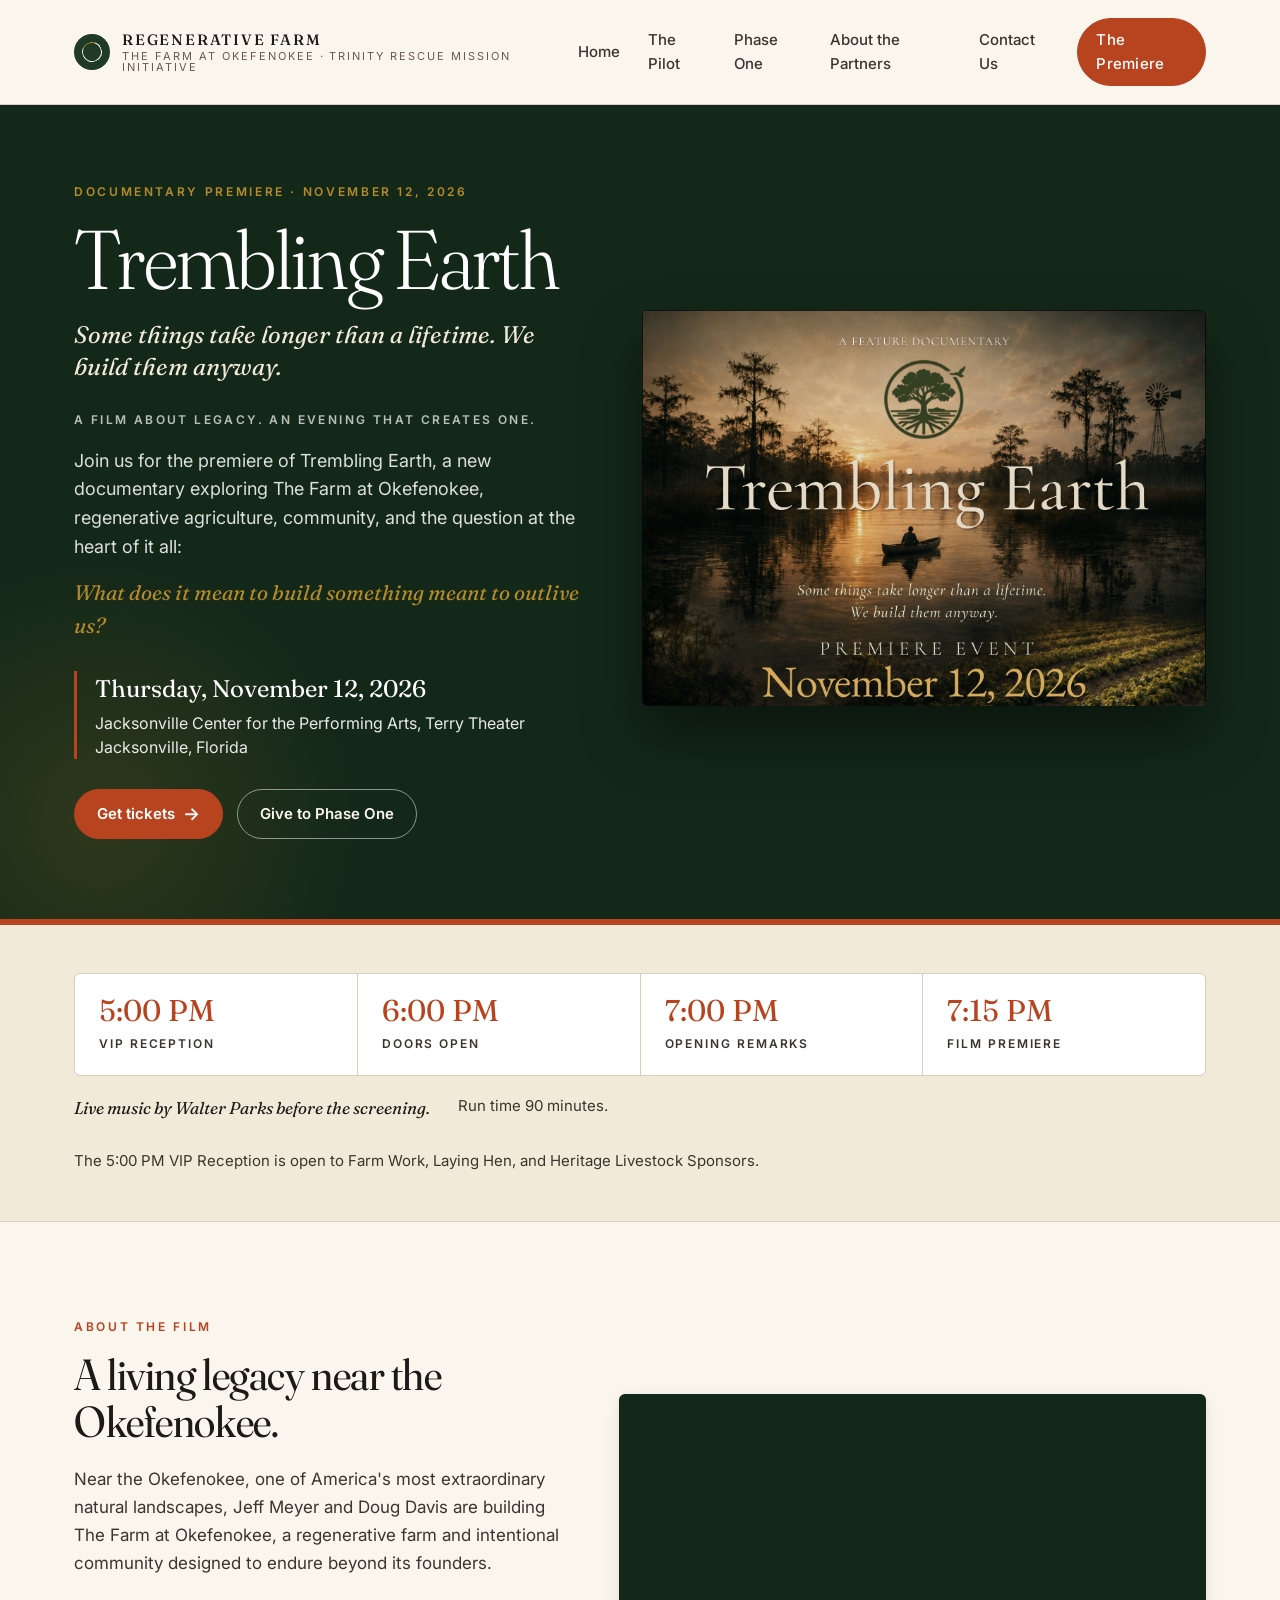
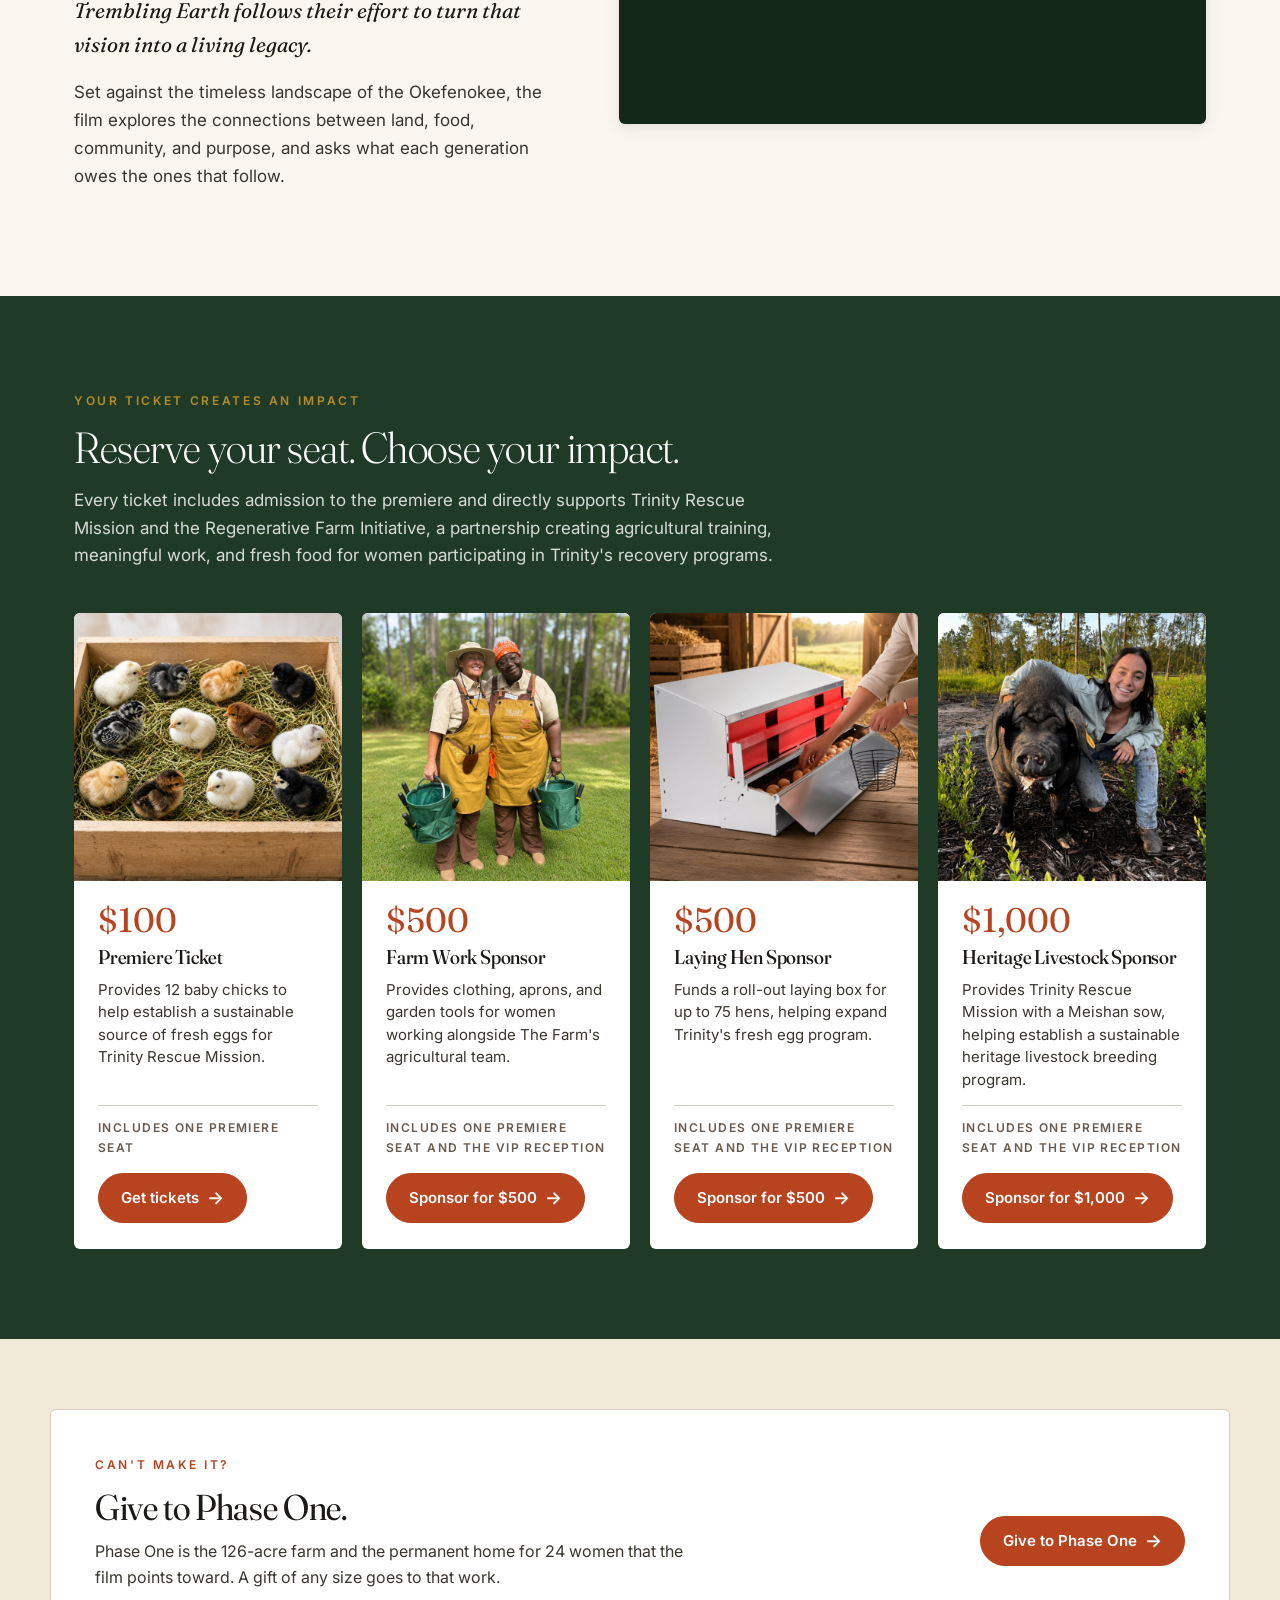
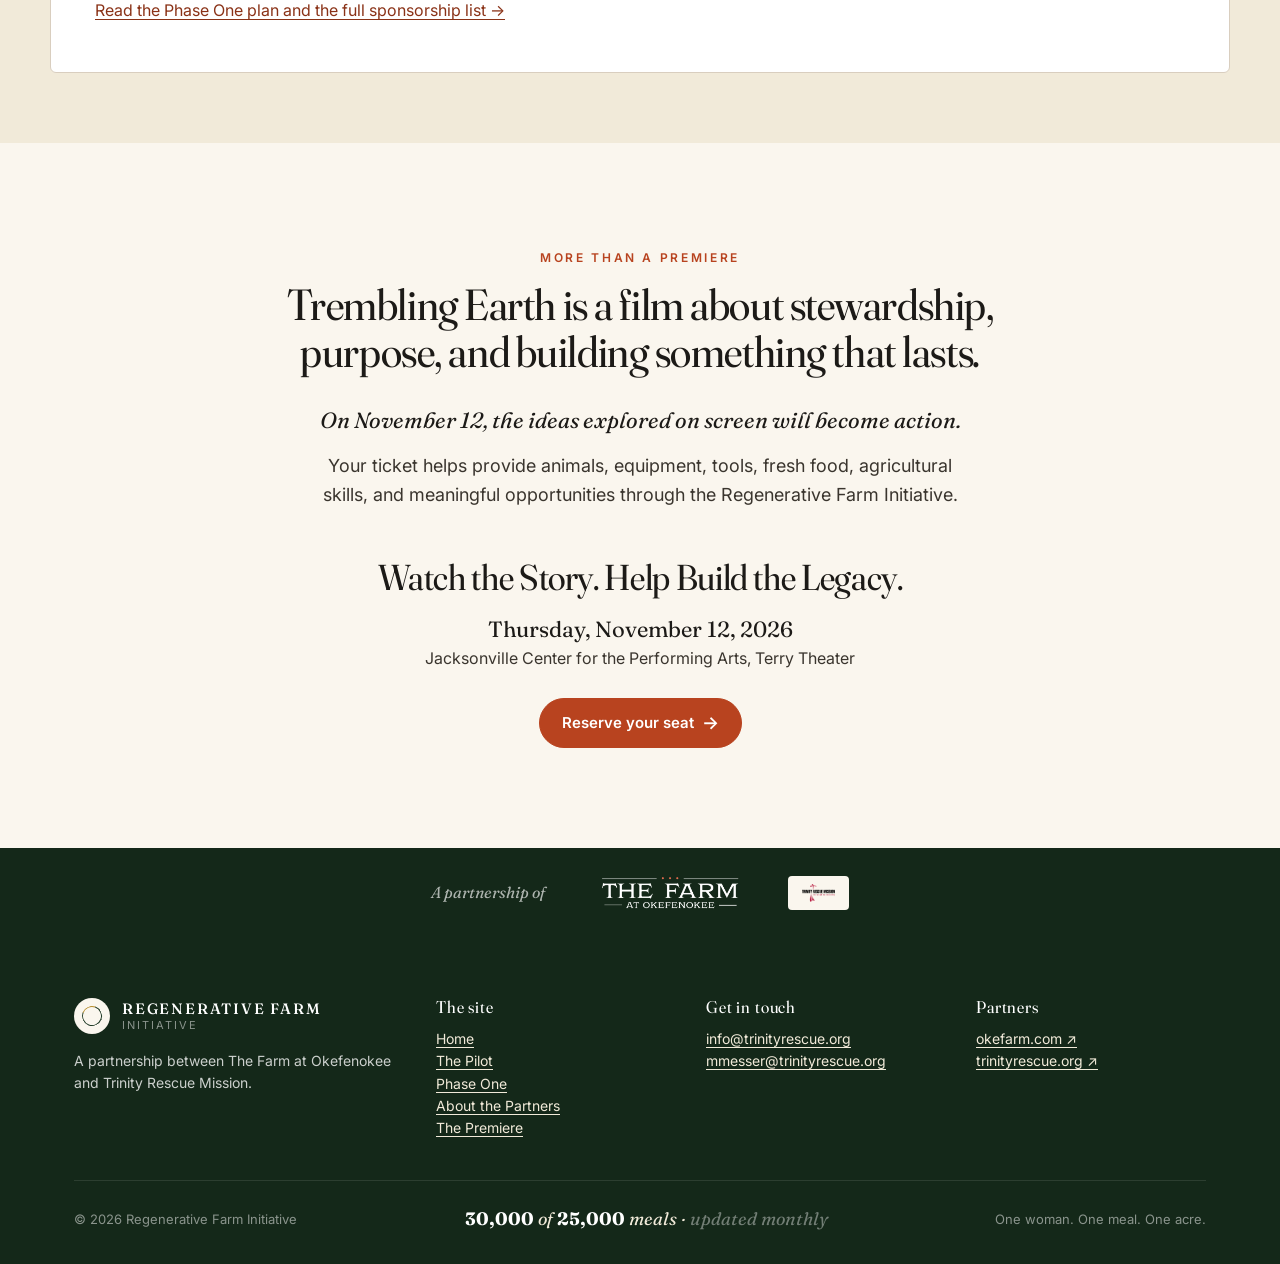
==== commit dee4e818: "Point sponsor buttons at Fundraise Up with preset amounts; doors wording Co-Authored-By: Claude Fabl" ====
--- a/partnership.html
+++ b/partnership.html
@@ -191,7 +191,7 @@
   <div class="container">
     <div class="times">
       <div class="t"><div class="hr">5:00 PM</div><span class="what">VIP Reception</span></div>
-      <div class="t"><div class="hr">6:00 PM</div><span class="what">General Admission Doors</span></div>
+      <div class="t"><div class="hr">6:00 PM</div><span class="what">Doors Open</span></div>
       <div class="t"><div class="hr">7:00 PM</div><span class="what">Opening Remarks</span></div>
       <div class="t"><div class="hr">7:15 PM</div><span class="what">Film Premiere</span></div>
     </div>
@@ -245,7 +245,7 @@
           <h3>Farm Work Sponsor</h3>
           <p>Provides clothing, aprons, and garden tools for women working alongside The Farm's agricultural team.</p>
           <span class="seat">Includes one premiere seat and the VIP reception</span>
-          <a class="btn btn-primary" href="https://www.ticketmaster.com/event/2200651C95EF34CC" target="_blank" rel="noopener">Get tickets <span class="arrow">&rarr;</span></a>
+          <a class="btn btn-primary" href="?form=FUNARAUDRDS&amount=500">Sponsor for $500 <span class="arrow">&rarr;</span></a>
         </div>
       </article>
       <article class="tier">
@@ -255,7 +255,7 @@
           <h3>Laying Hen Sponsor</h3>
           <p>Funds a roll-out laying box for up to 75 hens, helping expand Trinity's fresh egg program.</p>
           <span class="seat">Includes one premiere seat and the VIP reception</span>
-          <a class="btn btn-primary" href="https://www.ticketmaster.com/event/2200651C95EF34CC" target="_blank" rel="noopener">Get tickets <span class="arrow">&rarr;</span></a>
+          <a class="btn btn-primary" href="?form=FUNARAUDRDS&amount=500">Sponsor for $500 <span class="arrow">&rarr;</span></a>
         </div>
       </article>
       <article class="tier">
@@ -265,7 +265,7 @@
           <h3>Heritage Livestock Sponsor</h3>
           <p>Provides Trinity Rescue Mission with a Meishan sow, helping establish a sustainable heritage livestock breeding program.</p>
           <span class="seat">Includes one premiere seat and the VIP reception</span>
-          <a class="btn btn-primary" href="https://www.ticketmaster.com/event/2200651C95EF34CC" target="_blank" rel="noopener">Get tickets <span class="arrow">&rarr;</span></a>
+          <a class="btn btn-primary" href="?form=FUNARAUDRDS&amount=1000">Sponsor for $1,000 <span class="arrow">&rarr;</span></a>
         </div>
       </article>
     </div>
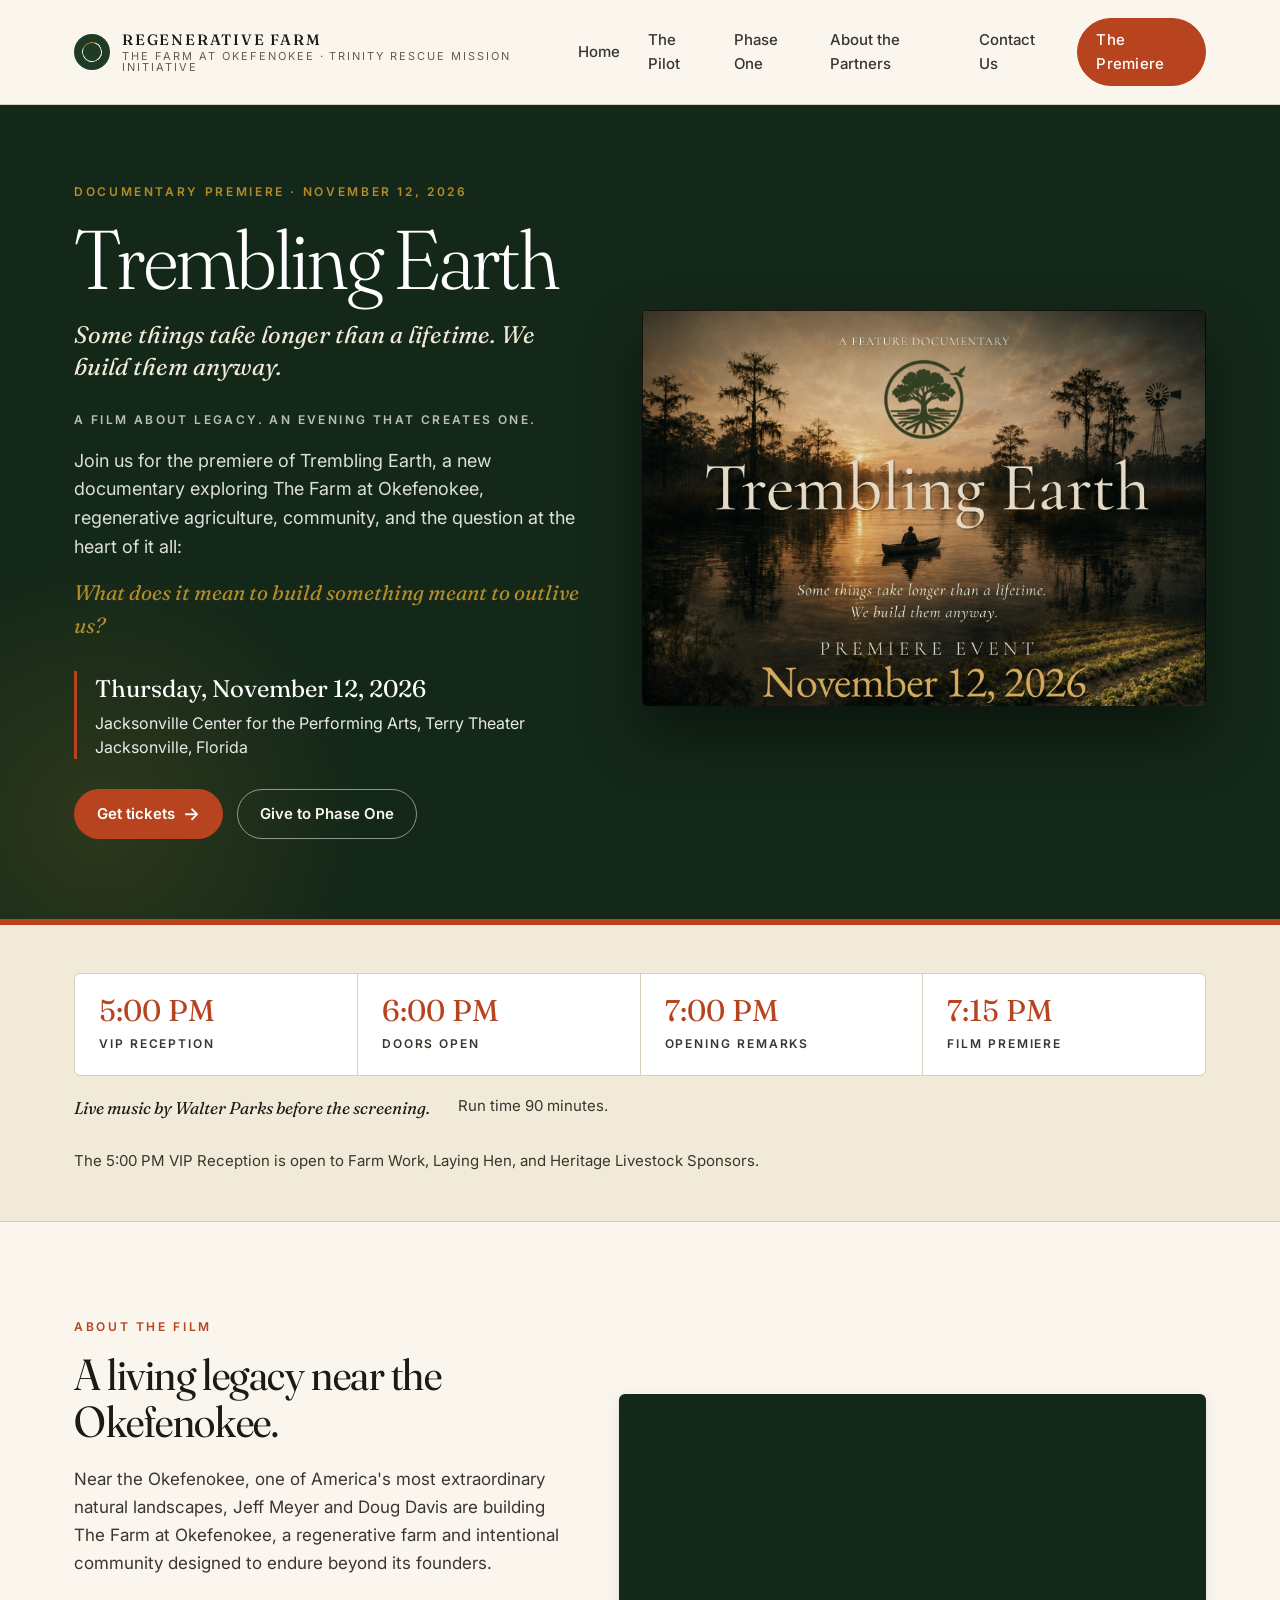
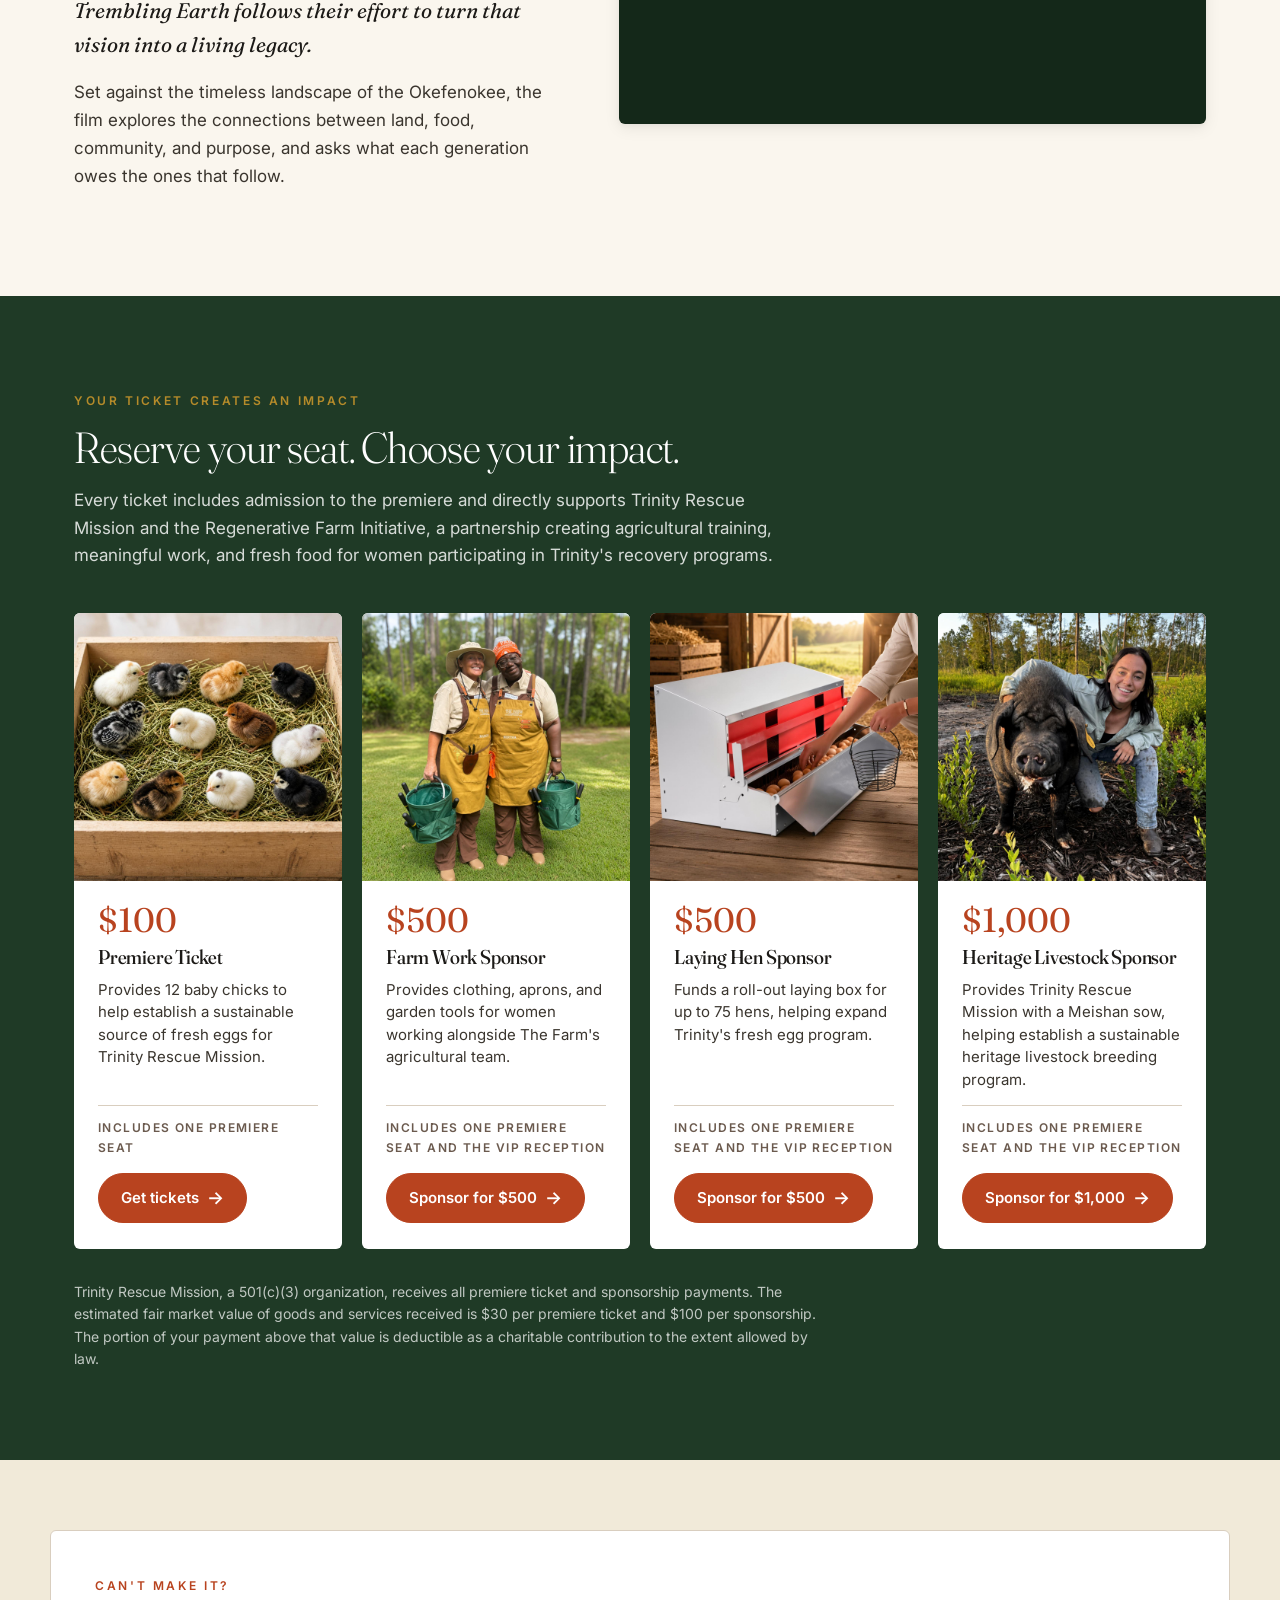
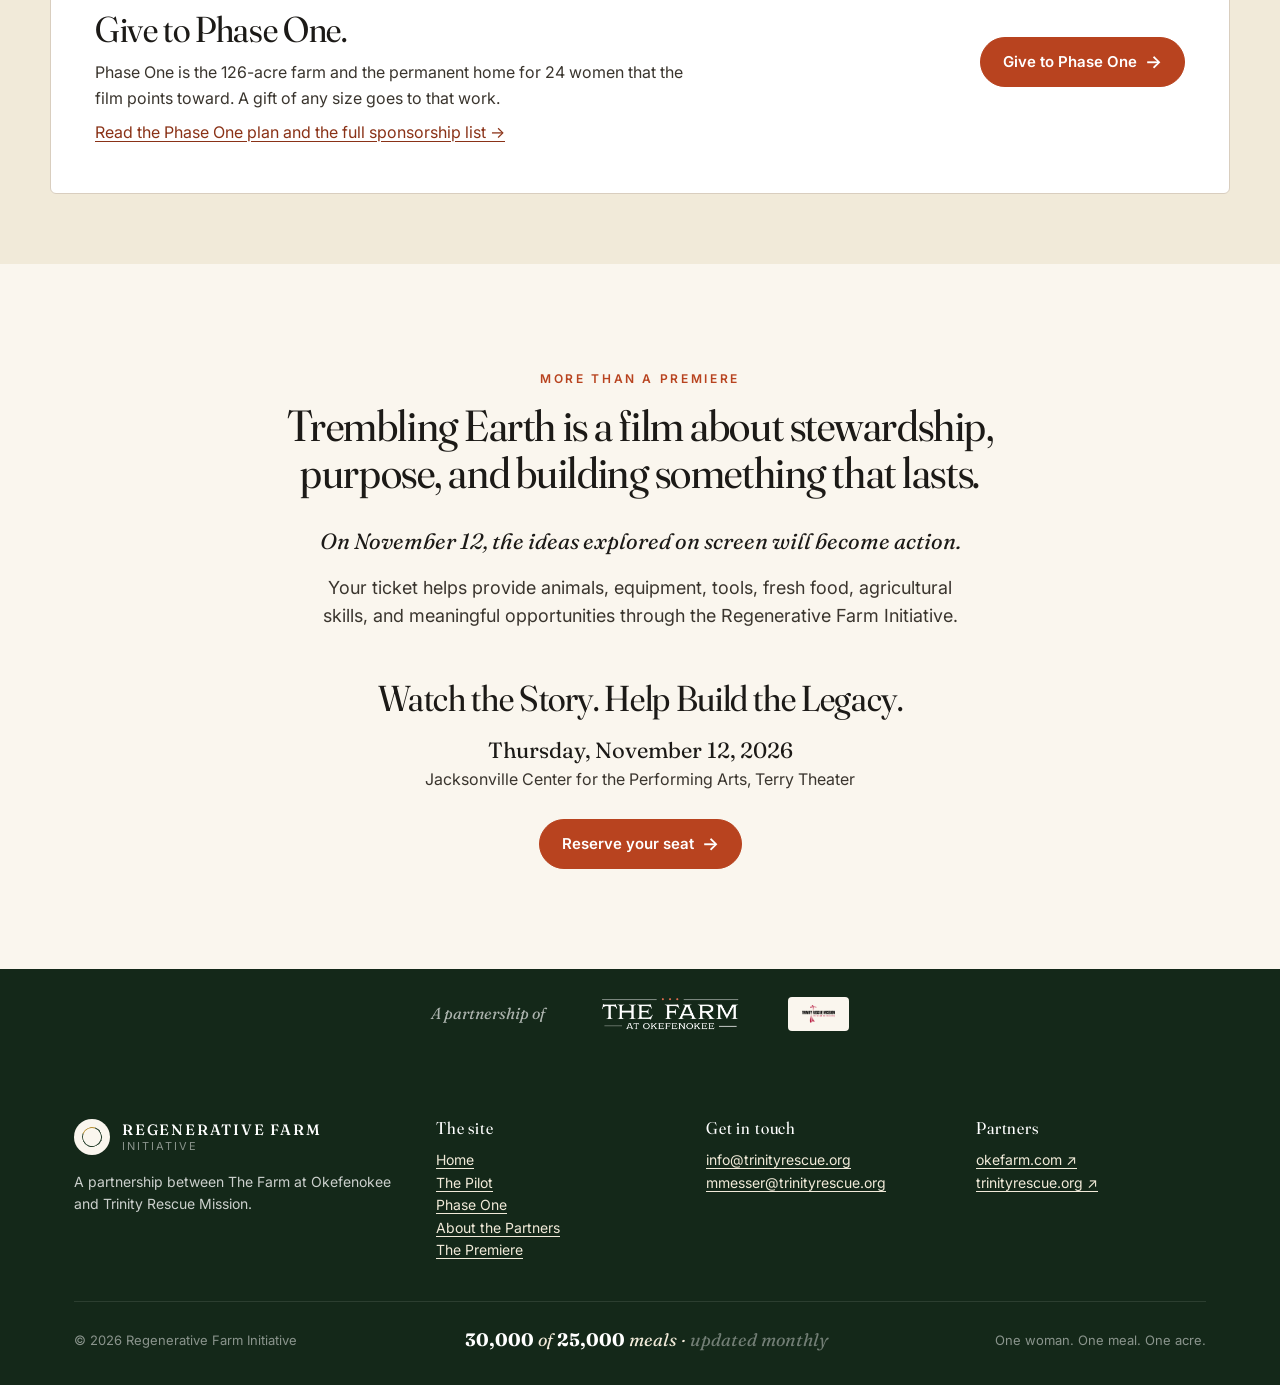
==== commit 22f1f55d: "Add goods-or-services value note under the premiere tiers Co-Authored-By: Claude Fable 5.1 <noreply@" ====
--- a/partnership.html
+++ b/partnership.html
@@ -110,6 +110,7 @@
   font-family: var(--sans); font-size: 12px; letter-spacing: .12em; text-transform: uppercase; color: var(--muted); font-weight: 600;
 }
 .tier .btn{ margin-top: 16px; align-self: flex-start; }
+.tiers .tax-note{ max-width: 760px; margin-top: 32px; font-size: 14px; line-height: 1.6; color: rgba(255,255,255,0.72); }
 @media (max-width: 1000px){ .tier-grid{ grid-template-columns: 1fr 1fr; } }
 @media (max-width: 560px){ .tier-grid{ grid-template-columns: 1fr; } }
 
@@ -269,6 +270,7 @@
         </div>
       </article>
     </div>
+    <p class="tax-note">Trinity Rescue Mission, a 501(c)(3) organization, receives all premiere ticket and sponsorship payments. The estimated fair market value of goods and services received is $30 per premiere ticket and $100 per sponsorship. The portion of your payment above that value is deductible as a charitable contribution to the extent allowed by law.</p>
   </div>
 </section>
 
